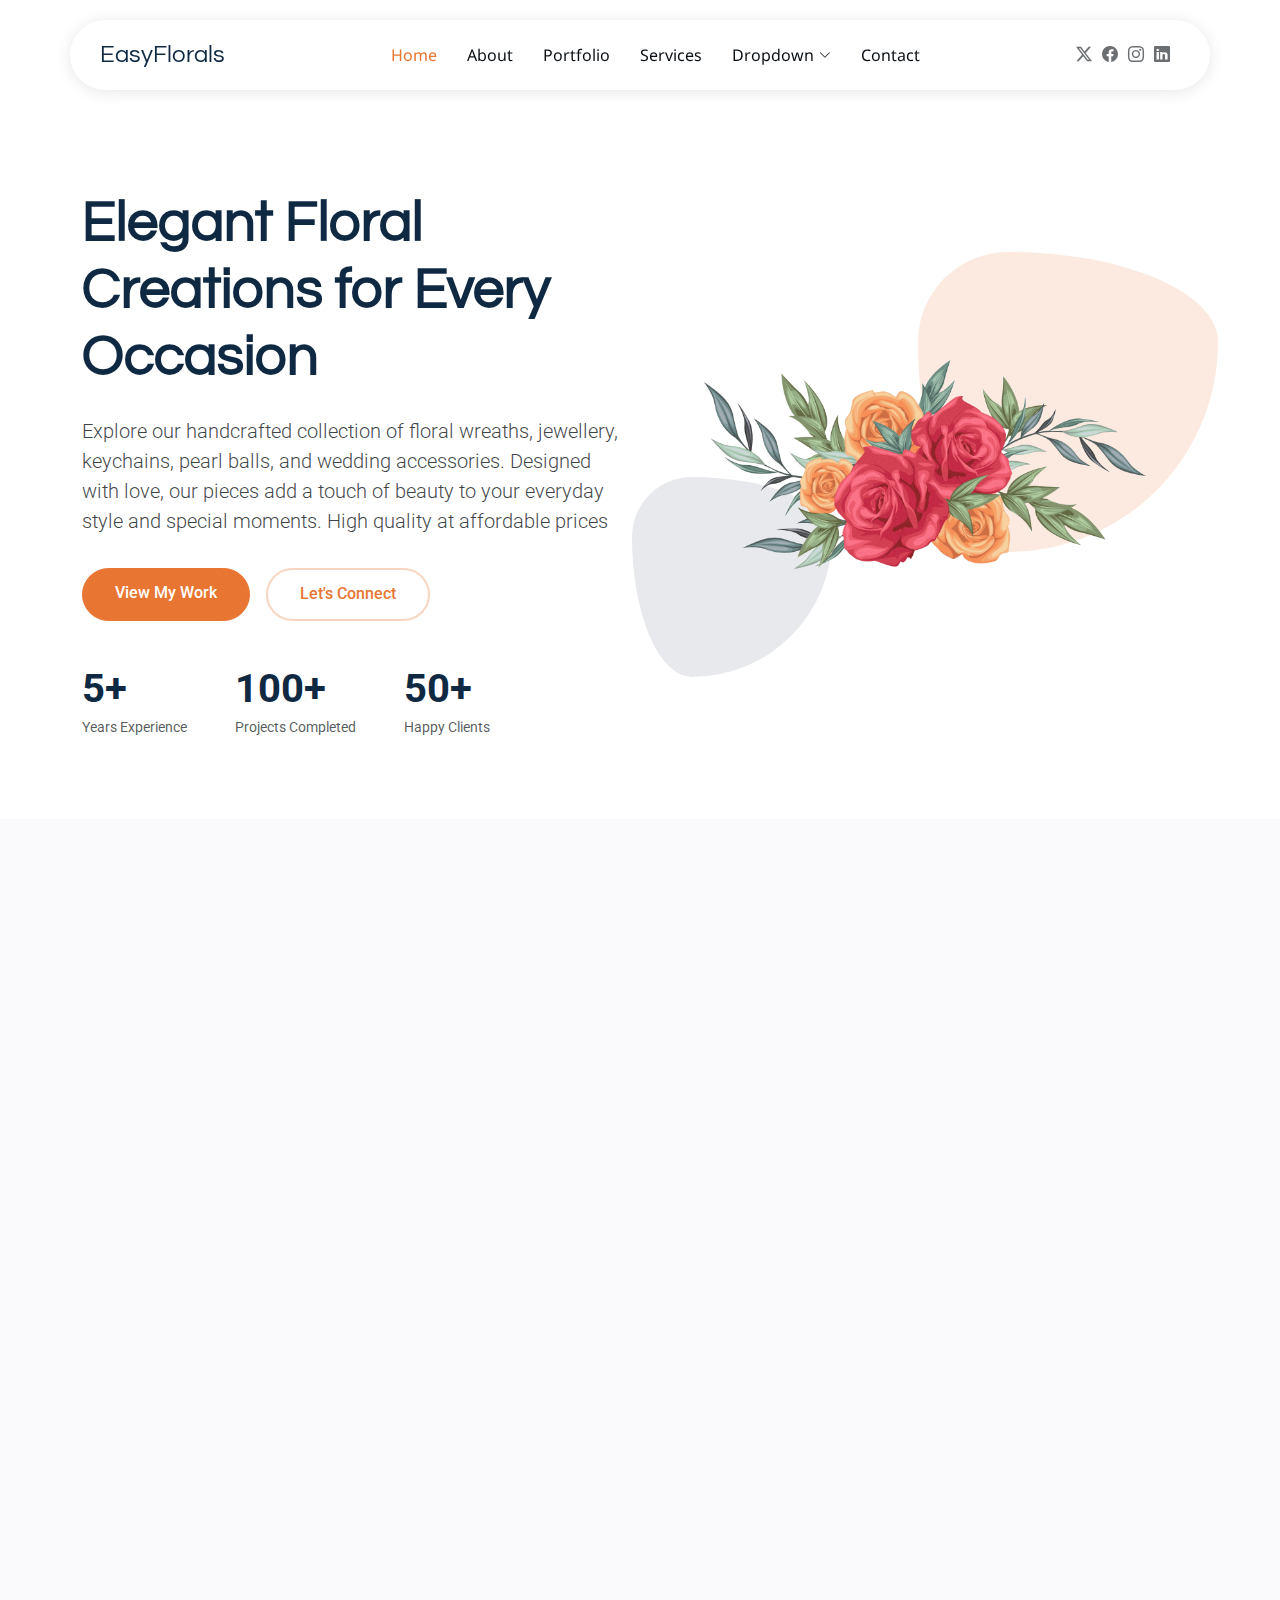
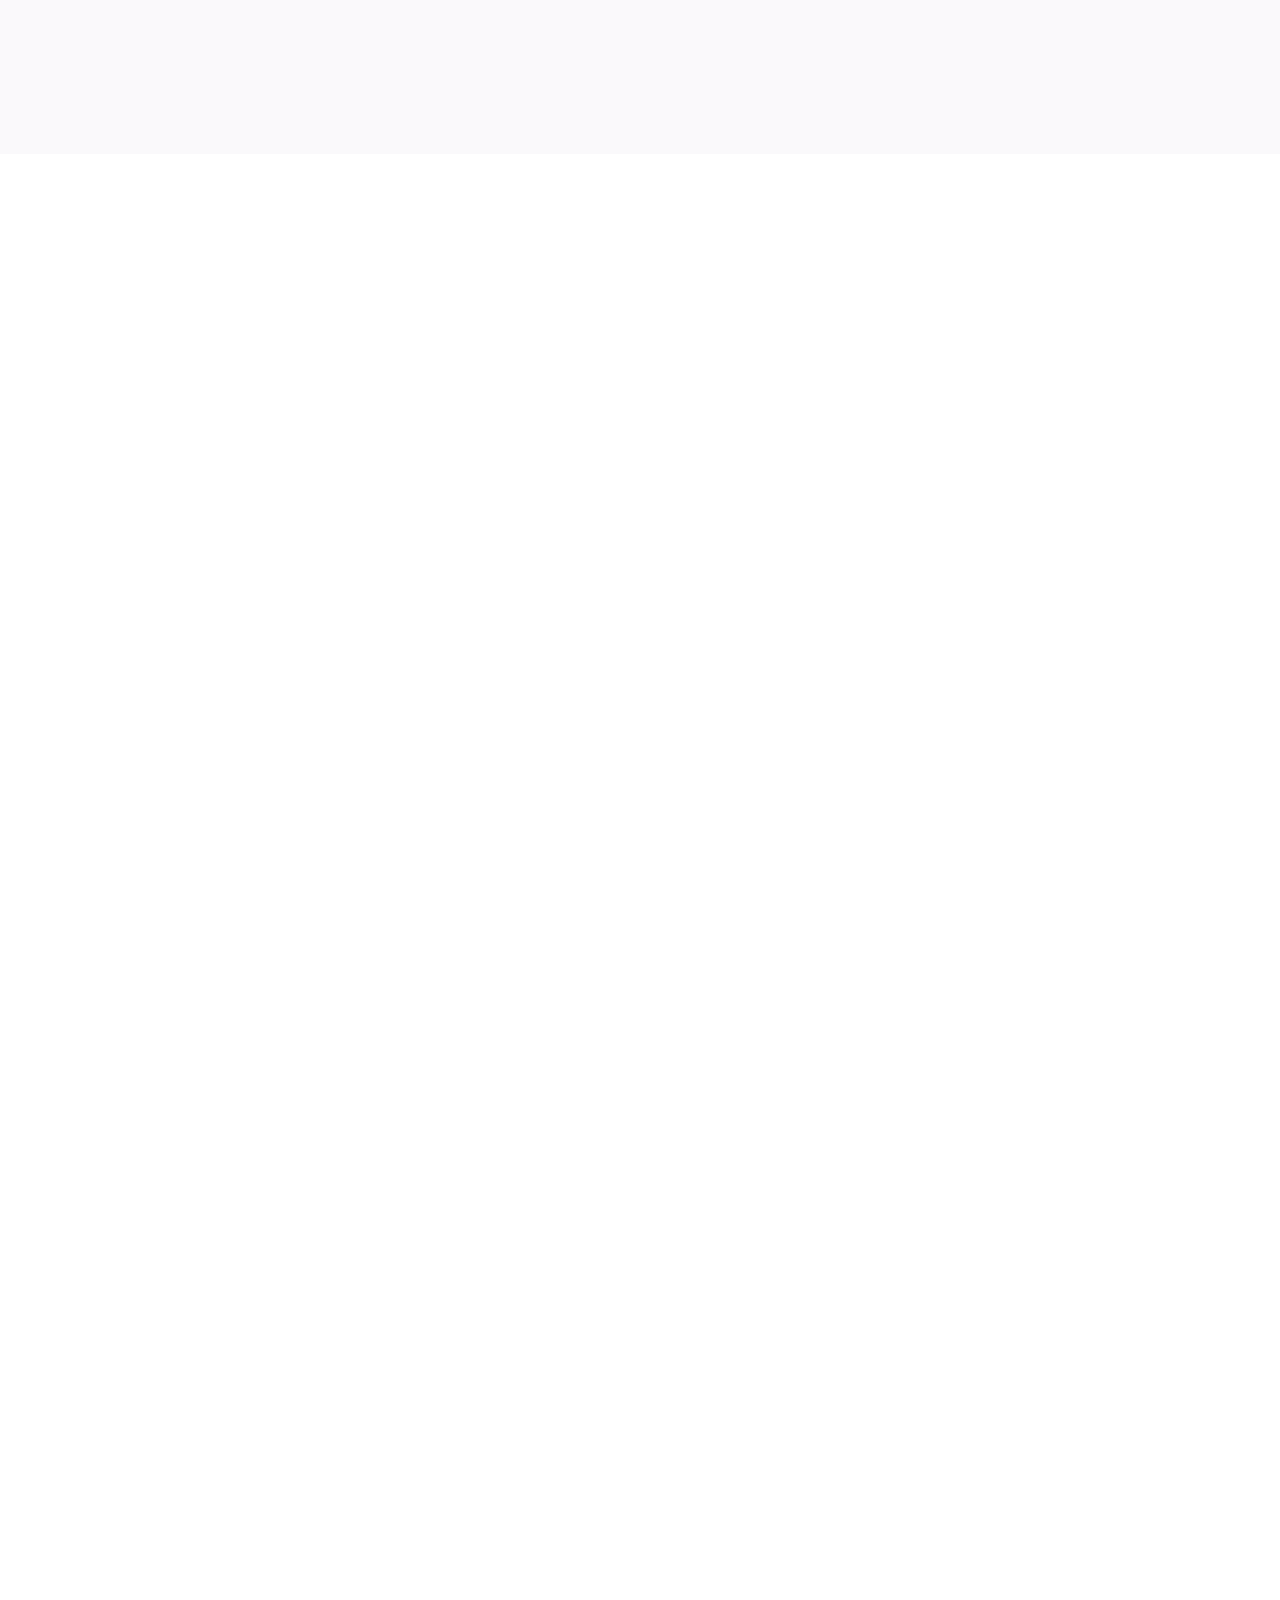
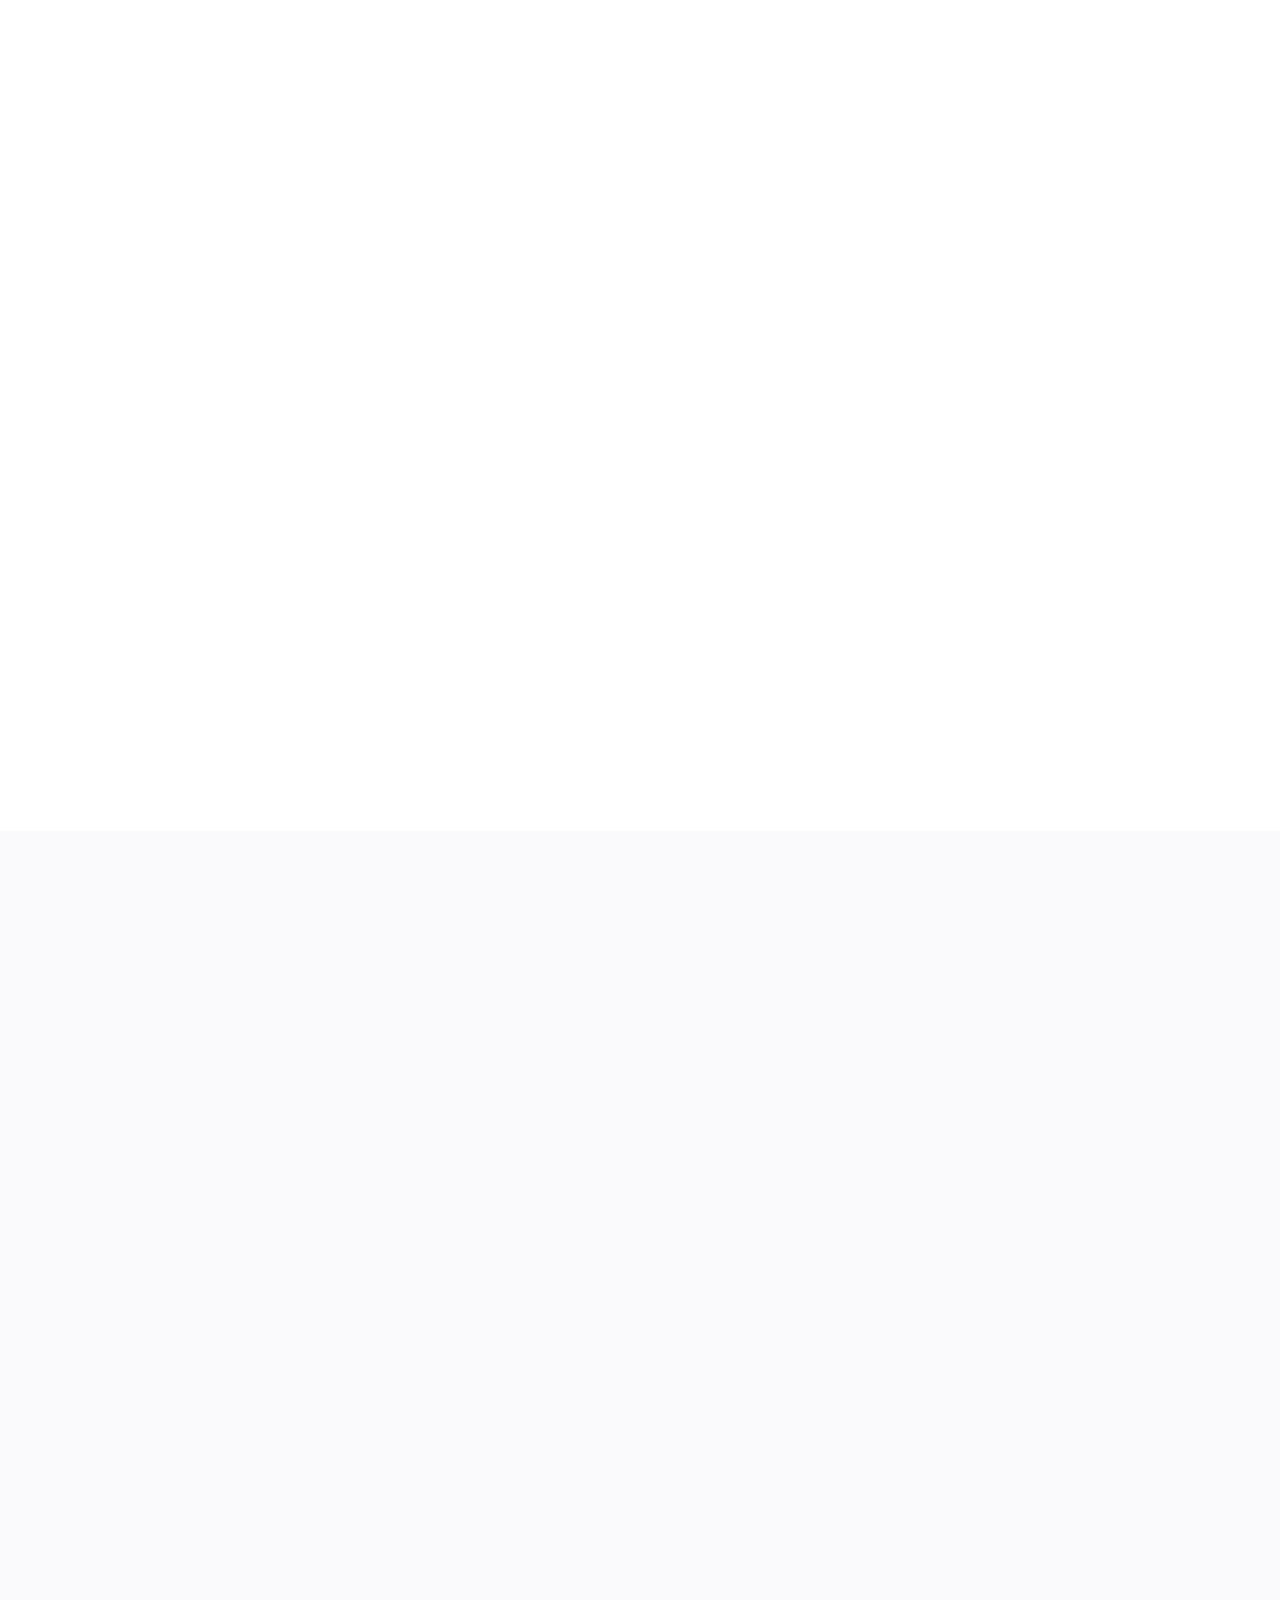
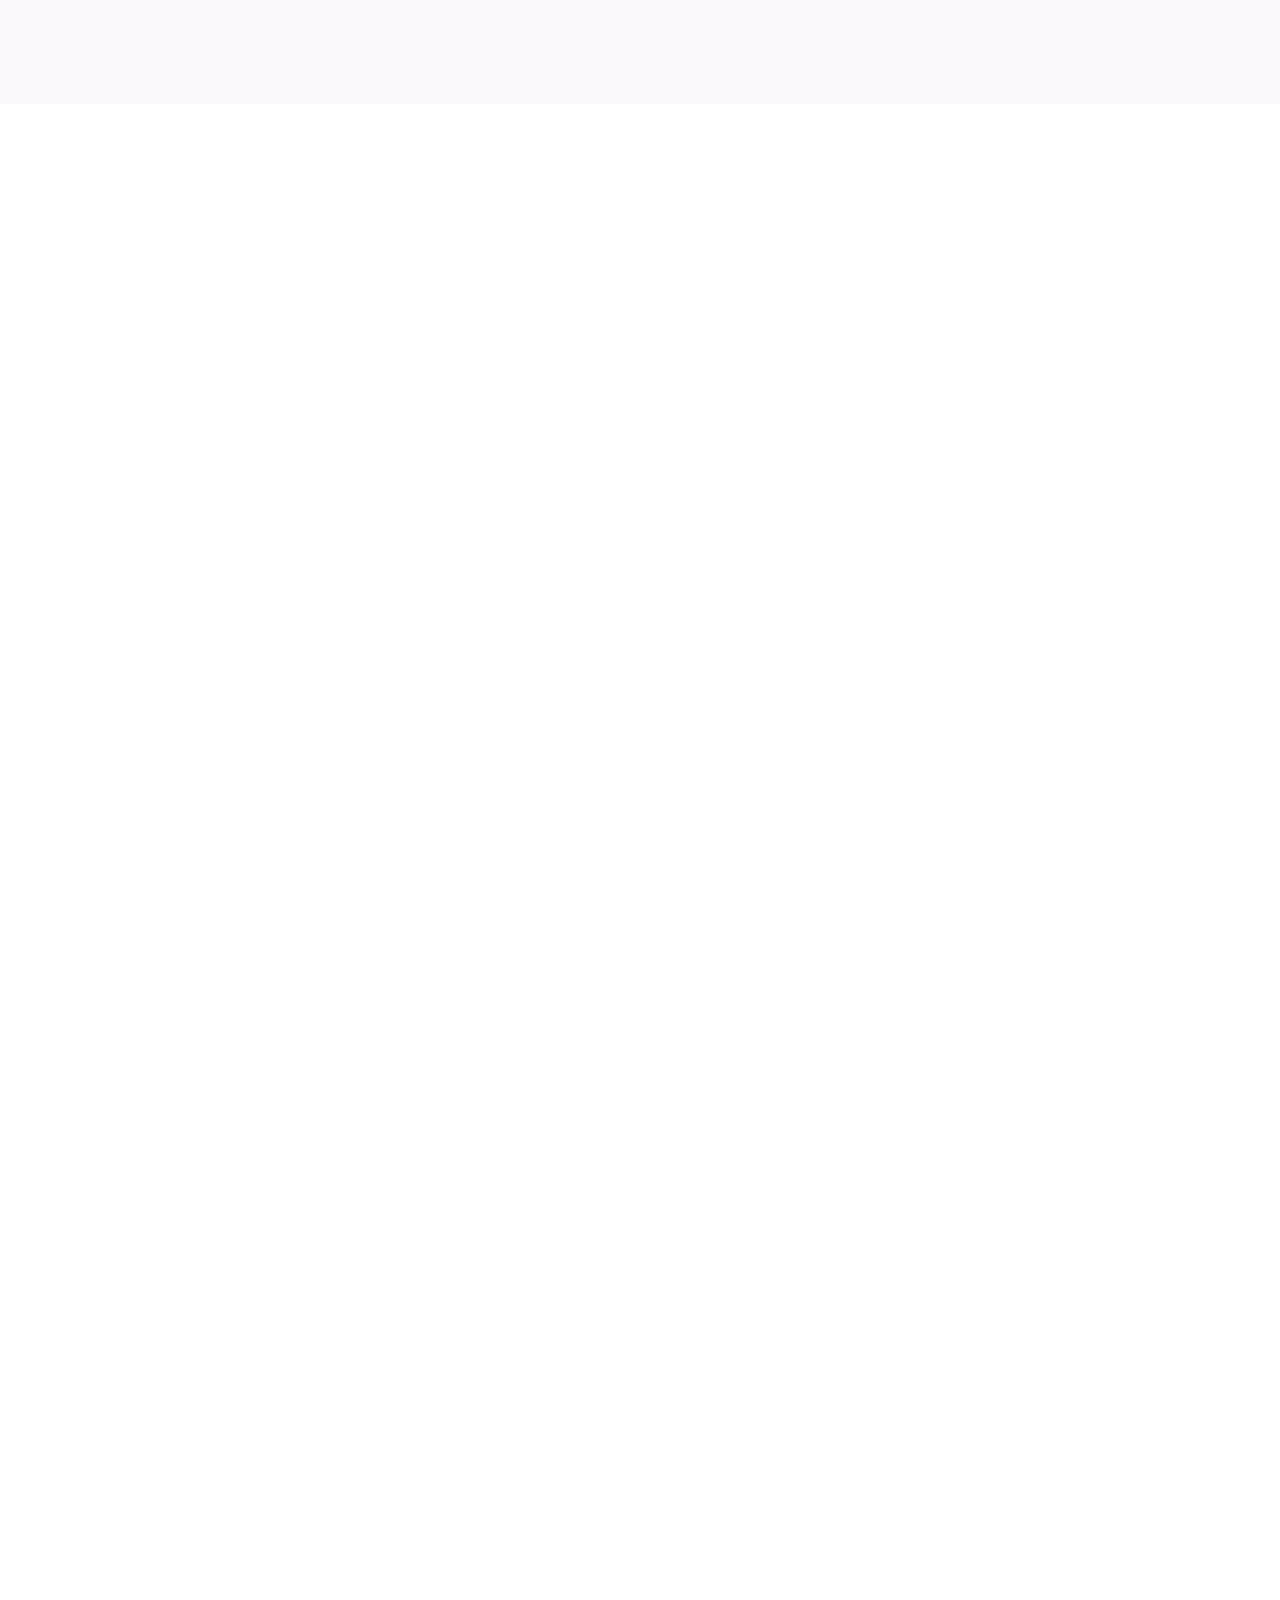
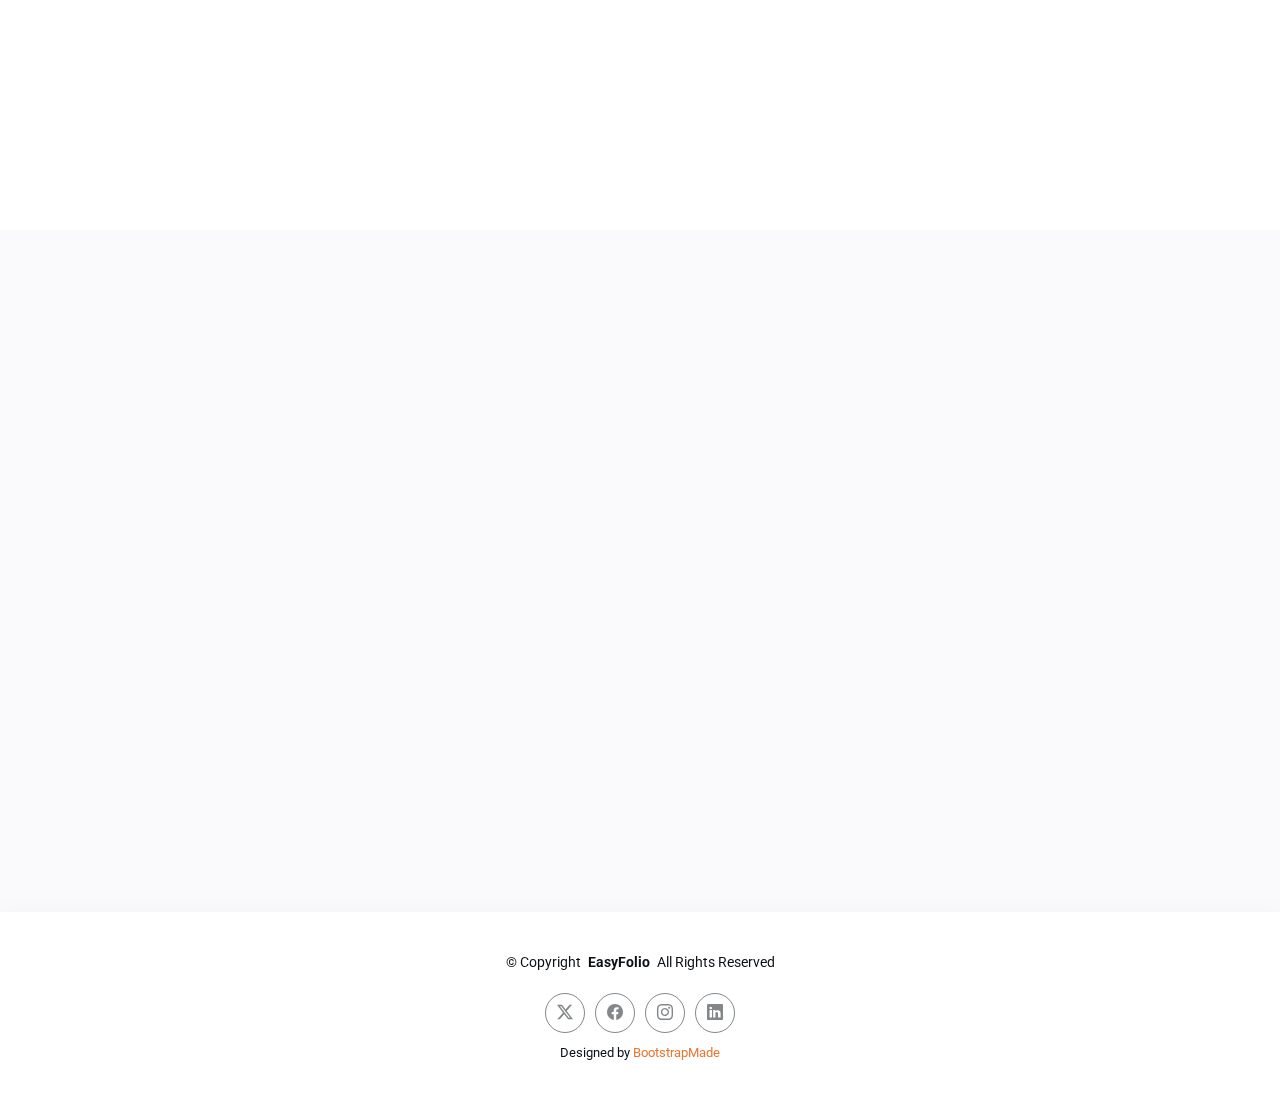
==== index.html @ af168d6c "style updated" ====
<!DOCTYPE html>
<html lang="en">

<head>
  <meta charset="utf-8">
  <meta content="width=device-width, initial-scale=1.0" name="viewport">
  <title>Index - EasyFolio Bootstrap Template</title>
  <meta name="description" content="">
  <meta name="keywords" content="">

  <!-- Favicons -->
  <!-- <link href="assets/img/favicon.png" rel="icon"> -->
  <!-- <link href="assets/img/apple-touch-icon.png" rel="apple-touch-icon"> -->

  <!-- Fonts -->
  <link href="https://fonts.googleapis.com" rel="preconnect">
  <link href="https://fonts.gstatic.com" rel="preconnect" crossorigin>
  <link href="https://fonts.googleapis.com/css2?family=Roboto:ital,wght@0,100;0,300;0,400;0,500;0,700;0,900;1,100;1,300;1,400;1,500;1,700;1,900&family=Noto+Sans:ital,wght@0,100;0,200;0,300;0,400;0,500;0,600;0,700;0,800;0,900;1,100;1,200;1,300;1,400;1,500;1,600;1,700;1,800;1,900&family=Questrial:wght@400&display=swap" rel="stylesheet">

  <!-- Vendor CSS Files -->
  <link href="assets/vendor/bootstrap/css/bootstrap.min.css" rel="stylesheet">
  <link href="assets/vendor/bootstrap-icons/bootstrap-icons.css" rel="stylesheet">
  <link href="assets/vendor/aos/aos.css" rel="stylesheet">
  <link href="assets/vendor/glightbox/css/glightbox.min.css" rel="stylesheet">
  <link href="assets/vendor/swiper/swiper-bundle.min.css" rel="stylesheet">

  <!-- Main CSS File -->
  <link href="assets/css/main.css" rel="stylesheet">

</head>

<body class="index-page">

  <header id="header" class="header d-flex align-items-center sticky-top">
    <div class="header-container container-fluid container-xl position-relative d-flex align-items-center justify-content-between">

      <a href="index.html" class="logo d-flex align-items-center me-auto me-xl-0">
        <h1 class="sitename">EasyFlorals</h1>
      </a>

      <nav id="navmenu" class="navmenu">
        <ul>
          <li><a href="#hero" class="active">Home</a></li>
          <li><a href="#about">About</a></li>
          <li><a href="#portfolio">Portfolio</a></li>
          <li><a href="#services">Services</a></li>
          <li class="dropdown"><a href="#"><span>Dropdown</span> <i class="bi bi-chevron-down toggle-dropdown"></i></a>
            <ul>
              <li><a href="#">Dropdown 1</a></li>
              <li class="dropdown"><a href="#"><span>Deep Dropdown</span> <i class="bi bi-chevron-down toggle-dropdown"></i></a>
                <ul>
                  <li><a href="#">Deep Dropdown 1</a></li>
                  <li><a href="#">Deep Dropdown 2</a></li>
                  <li><a href="#">Deep Dropdown 3</a></li>
                  <li><a href="#">Deep Dropdown 4</a></li>
                  <li><a href="#">Deep Dropdown 5</a></li>
                </ul>
              </li>
              <li><a href="#">Dropdown 2</a></li>
              <li><a href="#">Dropdown 3</a></li>
              <li><a href="#">Dropdown 4</a></li>
            </ul>
          </li>
          <li><a href="#contact">Contact</a></li>
        </ul>
        <i class="mobile-nav-toggle d-xl-none bi bi-list"></i>
      </nav>

      <div class="header-social-links">
        <a href="#" class="twitter"><i class="bi bi-twitter-x"></i></a>
        <a href="#" class="facebook"><i class="bi bi-facebook"></i></a>
        <a href="#" class="instagram"><i class="bi bi-instagram"></i></a>
        <a href="#" class="linkedin"><i class="bi bi-linkedin"></i></a>
      </div>

    </div>
  </header>

  <main class="main">

    <!-- Hero Section -->
    <section id="hero" class="hero section">

      <div class="container" data-aos="fade-up" data-aos-delay="100">

        <div class="row align-items-center content">
          <div class="col-lg-6" data-aos="fade-up" data-aos-delay="200">
            <h2>Elegant Floral Creations for Every Occasion</h2>
            <p class="lead">Explore our handcrafted collection of floral wreaths, jewellery, keychains, pearl balls, and wedding accessories. Designed with love, our pieces add a touch of beauty to your everyday style and special moments. High quality at affordable prices</p>
            <div class="cta-buttons" data-aos="fade-up" data-aos-delay="300">
              <a href="#portfolio" class="btn btn-primary">View My Work</a>
              <a href="#contact" class="btn btn-outline">Let's Connect</a>
            </div>
            <div class="hero-stats" data-aos="fade-up" data-aos-delay="400">
              <div class="stat-item">
                <span class="stat-number">5+</span>
                <span class="stat-label">Years Experience</span>
              </div>
              <div class="stat-item">
                <span class="stat-number">100+</span>
                <span class="stat-label">Projects Completed</span>
              </div>
              <div class="stat-item">
                <span class="stat-number">50+</span>
                <span class="stat-label">Happy Clients</span>
              </div>
            </div>
          </div>
          <div class="col-lg-6">
            <div class="hero-image">
              <img src="assets/img/profile/3227805.png" alt="Portfolio Hero Image" class="img-fluid" data-aos="zoom-out" data-aos-delay="300">
              <div class="shape-1"></div>
              <div class="shape-2"></div>
            </div>
          </div>
        </div>

      </div>

    </section><!-- /Hero Section -->

    <!-- About Section -->
    <section id="about" class="about section light-background">

      <!-- Section Title -->
      <div class="container section-title" data-aos="fade-up">
        <h2>About</h2>
        <div class="title-shape">
          <svg viewBox="0 0 200 20" xmlns="http://www.w3.org/2000/svg">
            <path d="M 0,10 C 40,0 60,20 100,10 C 140,0 160,20 200,10" fill="none" stroke="currentColor" stroke-width="2"></path>
          </svg>
        </div>
        <p>Quis autem vel eum iure reprehenderit qui in ea voluptate velit esse quam nihil molestiae consequatur vel illum qui dolorem</p>
      </div><!-- End Section Title -->

      <div class="container" data-aos="fade-up" data-aos-delay="100">

        <div class="row align-items-center">
          <div class="col-lg-6 position-relative" data-aos="fade-right" data-aos-delay="200">
            <div class="about-image">
              <img src="assets/img/profile/profile-square-2.webp" alt="Profile Image" class="img-fluid rounded-4">
            </div>
          </div>

          <div class="col-lg-6" data-aos="fade-left" data-aos-delay="300">
            <div class="about-content">
              <span class="subtitle">About Me</span>

              <h2>UI/UX Designer &amp; Web Developer</h2>

              <p class="lead mb-4">Nemo enim ipsam voluptatem quia voluptas sit aspernatur aut odit aut fugit, sed quia consequuntur magni dolores eos qui ratione voluptatem sequi nesciunt.</p>

              <p class="mb-4">Neque porro quisquam est, qui dolorem ipsum quia dolor sit amet</p>

              <div class="personal-info">
                <div class="row g-4">
                  <div class="col-6">
                    <div class="info-item">
                      <span class="label">Name</span>
                      <span class="value">Eliot Johnson</span>
                    </div>
                  </div>

                  <div class="col-6">
                    <div class="info-item">
                      <span class="label">Phone</span>
                      <span class="value">+123 456 7890</span>
                    </div>
                  </div>

                  <div class="col-6">
                    <div class="info-item">
                      <span class="label">Age</span>
                      <span class="value">26 Years</span>
                    </div>
                  </div>

                  <div class="col-6">
                    <div class="info-item">
                      <span class="label">Email</span>
                      <span class="value">email@example.com</span>
                    </div>
                  </div>

                  <div class="col-6">
                    <div class="info-item">
                      <span class="label">Occupation</span>
                      <span class="value">Lorem Engineer</span>
                    </div>
                  </div>

                  <div class="col-6">
                    <div class="info-item">
                      <span class="label">Nationality</span>
                      <span class="value">Ipsum</span>
                    </div>
                  </div>
                </div>
              </div>

              <div class="signature mt-4">
                <div class="signature-image">
                  <img src="assets/img/misc/signature-1.webp" alt="" class="img-fluid">
                </div>
                <div class="signature-info">
                  <h4>Eliot Johnson</h4>
                  <p>Adipiscing Elit, Lorem Ipsum</p>
                </div>
              </div>
            </div>
          </div>
        </div>

      </div>

    </section><!-- /About Section -->

    <!-- Skills Section -->
    <section id="skills" class="skills section">

      <div class="container" data-aos="fade-up" data-aos-delay="100">

        <div class="row g-4 skills-animation">

          <div class="col-md-6 col-lg-3" data-aos="fade-up" data-aos-delay="100">
            <div class="skill-box">
              <h3>HTML</h3>
              <p>Sed ut perspiciatis unde omnis iste natus error sit voluptatem.</p>
              <span class="text-end d-block">90%</span>
              <div class="progress">
                <div class="progress-bar" role="progressbar" aria-valuenow="90" aria-valuemin="0" aria-valuemax="100"></div>
              </div>
            </div>
          </div>

          <div class="col-md-6 col-lg-3" data-aos="fade-up" data-aos-delay="200">
            <div class="skill-box">
              <h3>CSS</h3>
              <p>Nemo enim ipsam voluptatem quia voluptas sit aspernatur.</p>
              <span class="text-end d-block">90%</span>
              <div class="progress">
                <div class="progress-bar" role="progressbar" aria-valuenow="95" aria-valuemin="0" aria-valuemax="100"></div>
              </div>
            </div>
          </div>

          <div class="col-md-6 col-lg-3" data-aos="fade-up" data-aos-delay="300">
            <div class="skill-box">
              <h3>JavaScript</h3>
              <p>Neque porro quisquam est qui dolorem ipsum quia dolor.</p>
              <span class="text-end d-block">80%</span>
              <div class="progress">
                <div class="progress-bar" role="progressbar" aria-valuenow="80" aria-valuemin="0" aria-valuemax="100"></div>
              </div>
            </div>
          </div>

          <div class="col-md-6 col-lg-3" data-aos="fade-up" data-aos-delay="400">
            <div class="skill-box">
              <h3>Photoshop</h3>
              <p>Quis autem vel eum iure reprehenderit qui in ea voluptate.</p>
              <span class="text-end d-block">55%</span>
              <div class="progress">
                <div class="progress-bar" role="progressbar" aria-valuenow="55" aria-valuemin="0" aria-valuemax="100">
                </div>
              </div>
            </div>
          </div>

        </div>

      </div>

    </section><!-- /Skills Section -->

    <!-- Portfolio Section -->
    <section id="portfolio" class="portfolio section">

      <!-- Section Title -->
      <div class="container section-title" data-aos="fade-up">
        <h2>Portfolio</h2>
        <div class="title-shape">
          <svg viewBox="0 0 200 20" xmlns="http://www.w3.org/2000/svg">
            <path d="M 0,10 C 40,0 60,20 100,10 C 140,0 160,20 200,10" fill="none" stroke="currentColor" stroke-width="2"></path>
          </svg>
        </div>
        <p>Quis autem vel eum iure reprehenderit qui in ea voluptate velit esse quam nihil molestiae consequatur vel illum qui dolorem</p>
      </div><!-- End Section Title -->

      <div class="container" data-aos="fade-up" data-aos-delay="100">

        <div class="isotope-layout" data-default-filter="*" data-layout="masonry" data-sort="original-order">

          <div class="portfolio-filters-container" data-aos="fade-up" data-aos-delay="200">
            <ul class="portfolio-filters isotope-filters">
              <li data-filter="*" class="filter-active">All Work</li>
              <li data-filter=".filter-web">Web Design</li>
              <li data-filter=".filter-graphics">Graphics</li>
              <li data-filter=".filter-motion">Motion</li>
              <li data-filter=".filter-brand">Branding</li>
            </ul>
          </div>

          <div class="row g-4 isotope-container" data-aos="fade-up" data-aos-delay="300">

            <div class="col-lg-6 col-md-6 portfolio-item isotope-item filter-web">
              <div class="portfolio-card">
                <div class="portfolio-image">
                  <img src="assets/img/portfolio/portfolio-1.webp" class="img-fluid" alt="" loading="lazy">
                  <div class="portfolio-overlay">
                    <div class="portfolio-actions">
                      <a href="assets/img/portfolio/portfolio-1.webp" class="glightbox preview-link" data-gallery="portfolio-gallery-web"><i class="bi bi-eye"></i></a>
                      <a href="portfolio-details.html" class="details-link"><i class="bi bi-arrow-right"></i></a>
                    </div>
                  </div>
                </div>
                <div class="portfolio-content">
                  <span class="category">Web Design</span>
                  <h3>Modern Dashboard Interface</h3>
                  <p>Maecenas faucibus mollis interdum sed posuere consectetur est at lobortis.</p>
                </div>
              </div>
            </div><!-- End Portfolio Item -->

            <div class="col-lg-6 col-md-6 portfolio-item isotope-item filter-graphics">
              <div class="portfolio-card">
                <div class="portfolio-image">
                  <img src="assets/img/portfolio/portfolio-10.webp" class="img-fluid" alt="" loading="lazy">
                  <div class="portfolio-overlay">
                    <div class="portfolio-actions">
                      <a href="assets/img/portfolio/portfolio-10.webp" class="glightbox preview-link" data-gallery="portfolio-gallery-graphics"><i class="bi bi-eye"></i></a>
                      <a href="portfolio-details.html" class="details-link"><i class="bi bi-arrow-right"></i></a>
                    </div>
                  </div>
                </div>
                <div class="portfolio-content">
                  <span class="category">Graphics</span>
                  <h3>Creative Brand Identity</h3>
                  <p>Vestibulum id ligula porta felis euismod semper at vulputate.</p>
                </div>
              </div>
            </div><!-- End Portfolio Item -->

            <div class="col-lg-6 col-md-6 portfolio-item isotope-item filter-motion">
              <div class="portfolio-card">
                <div class="portfolio-image">
                  <img src="assets/img/portfolio/portfolio-7.webp" class="img-fluid" alt="" loading="lazy">
                  <div class="portfolio-overlay">
                    <div class="portfolio-actions">
                      <a href="assets/img/portfolio/portfolio-7.webp" class="glightbox preview-link" data-gallery="portfolio-gallery-motion"><i class="bi bi-eye"></i></a>
                      <a href="portfolio-details.html" class="details-link"><i class="bi bi-arrow-right"></i></a>
                    </div>
                  </div>
                </div>
                <div class="portfolio-content">
                  <span class="category">Motion</span>
                  <h3>Product Animation Reel</h3>
                  <p>Donec ullamcorper nulla non metus auctor fringilla dapibus.</p>
                </div>
              </div>
            </div><!-- End Portfolio Item -->

            <div class="col-lg-6 col-md-6 portfolio-item isotope-item filter-brand">
              <div class="portfolio-card">
                <div class="portfolio-image">
                  <img src="assets/img/portfolio/portfolio-4.webp" class="img-fluid" alt="" loading="lazy">
                  <div class="portfolio-overlay">
                    <div class="portfolio-actions">
                      <a href="assets/img/portfolio/portfolio-4.webp" class="glightbox preview-link" data-gallery="portfolio-gallery-brand"><i class="bi bi-eye"></i></a>
                      <a href="portfolio-details.html" class="details-link"><i class="bi bi-arrow-right"></i></a>
                    </div>
                  </div>
                </div>
                <div class="portfolio-content">
                  <span class="category">Branding</span>
                  <h3>Luxury Brand Package</h3>
                  <p>Aenean lacinia bibendum nulla sed consectetur elit.</p>
                </div>
              </div>
            </div><!-- End Portfolio Item -->

            <div class="col-lg-6 col-md-6 portfolio-item isotope-item filter-web">
              <div class="portfolio-card">
                <div class="portfolio-image">
                  <img src="assets/img/portfolio/portfolio-2.webp" class="img-fluid" alt="" loading="lazy">
                  <div class="portfolio-overlay">
                    <div class="portfolio-actions">
                      <a href="assets/img/portfolio/portfolio-2.webp" class="glightbox preview-link" data-gallery="portfolio-gallery-web"><i class="bi bi-eye"></i></a>
                      <a href="portfolio-details.html" class="details-link"><i class="bi bi-arrow-right"></i></a>
                    </div>
                  </div>
                </div>
                <div class="portfolio-content">
                  <span class="category">Web Design</span>
                  <h3>E-commerce Platform</h3>
                  <p>Nullam id dolor id nibh ultricies vehicula ut id elit.</p>
                </div>
              </div>
            </div><!-- End Portfolio Item -->

            <div class="col-lg-6 col-md-6 portfolio-item isotope-item filter-graphics">
              <div class="portfolio-card">
                <div class="portfolio-image">
                  <img src="assets/img/portfolio/portfolio-11.webp" class="img-fluid" alt="" loading="lazy">
                  <div class="portfolio-overlay">
                    <div class="portfolio-actions">
                      <a href="assets/img/portfolio/portfolio-11.webp" class="glightbox preview-link" data-gallery="portfolio-gallery-graphics"><i class="bi bi-eye"></i></a>
                      <a href="portfolio-details.html" class="details-link"><i class="bi bi-arrow-right"></i></a>
                    </div>
                  </div>
                </div>
                <div class="portfolio-content">
                  <span class="category">Graphics</span>
                  <h3>Digital Art Collection</h3>
                  <p>Cras mattis consectetur purus sit amet fermentum.</p>
                </div>
              </div>
            </div><!-- End Portfolio Item -->

          </div><!-- End Portfolio Container -->

        </div>

      </div>

    </section><!-- /Portfolio Section -->

    <!-- Testimonials Section -->
    <section id="testimonials" class="testimonials section light-background">

      <!-- Section Title -->
      <div class="container section-title" data-aos="fade-up">
        <h2>Testimonials</h2>
        <div class="title-shape">
          <svg viewBox="0 0 200 20" xmlns="http://www.w3.org/2000/svg">
            <path d="M 0,10 C 40,0 60,20 100,10 C 140,0 160,20 200,10" fill="none" stroke="currentColor" stroke-width="2"></path>
          </svg>
        </div>
        <p>Quis autem vel eum iure reprehenderit qui in ea voluptate velit esse quam nihil molestiae consequatur vel illum qui dolorem</p>
      </div><!-- End Section Title -->

      <div class="container" data-aos="fade-up" data-aos-delay="100">

        <div class="testimonials-slider swiper init-swiper">
          <script type="application/json" class="swiper-config">
            {
              "slidesPerView": 1,
              "loop": true,
              "speed": 600,
              "autoplay": {
                "delay": 5000
              },
              "navigation": {
                "nextEl": ".swiper-button-next",
                "prevEl": ".swiper-button-prev"
              }
            }
          </script>

          <div class="swiper-wrapper">

            <div class="swiper-slide">
              <div class="testimonial-item">
                <div class="row">
                  <div class="col-lg-8">
                    <h2>Sed ut perspiciatis unde omnis</h2>
                    <p>
                      Proin iaculis purus consequat sem cure digni ssim donec porttitora entum suscipit rhoncus. Accusantium quam, ultricies eget id, aliquam eget nibh et. Maecen aliquam, risus at semper.
                    </p>
                    <p>
                      Beatae magnam dolore quia ipsum. Voluptatem totam et qui dolore dignissimos. Amet quia sapiente laudantium nihil illo et assumenda sit cupiditate. Nam perspiciatis perferendis minus consequatur. Enim ut eos quo.
                    </p>
                    <div class="profile d-flex align-items-center">
                      <img src="assets/img/person/person-m-7.webp" class="profile-img" alt="">
                      <div class="profile-info">
                        <h3>Saul Goodman</h3>
                        <span>Client</span>
                      </div>
                    </div>
                  </div>
                  <div class="col-lg-4 d-none d-lg-block">
                    <div class="featured-img-wrapper">
                      <img src="assets/img/person/person-m-7.webp" class="featured-img" alt="">
                    </div>
                  </div>
                </div>
              </div>
            </div><!-- End Testimonial Item -->

            <div class="swiper-slide">
              <div class="testimonial-item">
                <div class="row">
                  <div class="col-lg-8">
                    <h2>Nemo enim ipsam voluptatem</h2>
                    <p>
                      Export tempor illum tamen malis malis eram quae irure esse labore quem cillum quid cillum eram malis quorum velit fore eram velit sunt aliqua noster fugiat irure amet legam anim culpa.
                    </p>
                    <p>
                      Dolorem excepturi esse qui amet maxime quibusdam aut repellendus voluptatum. Corrupti enim a repellat cumque est laborum fuga consequuntur. Dolorem nostrum deleniti quas voluptatem iure dolorum rerum. Repudiandae doloribus ut repellat harum vero aut. Modi aut velit aperiam aspernatur odit ut vitae.
                    </p>
                    <div class="profile d-flex align-items-center">
                      <img src="assets/img/person/person-f-8.webp" class="profile-img" alt="">
                      <div class="profile-info">
                        <h3>Sara Wilsson</h3>
                        <span>Designer</span>
                      </div>
                    </div>
                  </div>
                  <div class="col-lg-4 d-none d-lg-block">
                    <div class="featured-img-wrapper">
                      <img src="assets/img/person/person-f-8.webp" class="featured-img" alt="">
                    </div>
                  </div>
                </div>
              </div>
            </div><!-- End Testimonial Item -->

            <div class="swiper-slide">
              <div class="testimonial-item">
                <div class="row">
                  <div class="col-lg-8">
                    <h2>
                      Labore nostrum eos impedit
                    </h2>
                    <p>
                      Fugiat enim eram quae cillum dolore dolor amet nulla culpa multos export minim fugiat minim velit minim dolor enim duis veniam ipsum anim magna sunt elit fore quem dolore labore illum veniam.
                    </p>
                    <p>
                      Itaque ut explicabo vero occaecati est quam rerum sed. Numquam tempora aut aut quaerat quia illum. Nobis quia autem odit ipsam numquam. Doloribus sit sint corporis eius totam fuga. Hic nostrum suscipit corrupti nam expedita adipisci aut optio.
                    </p>
                    <div class="profile d-flex align-items-center">
                      <img src="assets/img/person/person-m-9.webp" class="profile-img" alt="">
                      <div class="profile-info">
                        <h3>Matt Brandon</h3>
                        <span>Freelancer</span>
                      </div>
                    </div>
                  </div>
                  <div class="col-lg-4 d-none d-lg-block">
                    <div class="featured-img-wrapper">
                      <img src="assets/img/person/person-m-9.webp" class="featured-img" alt="">
                    </div>
                  </div>
                </div>
              </div>
            </div><!-- End Testimonial Item -->

            <div class="swiper-slide">
              <div class="testimonial-item">
                <div class="row">
                  <div class="col-lg-8">
                    <h2>Impedit dolor facilis nulla</h2>
                    <p>
                      Enim nisi quem export duis labore cillum quae magna enim sint quorum nulla quem veniam duis minim tempor labore quem eram duis noster aute amet eram fore quis sint minim.
                    </p>
                    <p>
                      Omnis aspernatur accusantium qui delectus praesentium repellendus. Facilis sint odio aspernatur voluptas commodi qui qui qui pariatur. Corrupti deleniti itaque quaerat ipsum deleniti culpa tempora tempore. Et consequatur exercitationem hic aspernatur nobis est voluptatibus architecto laborum.
                    </p>
                    <div class="profile d-flex align-items-center">
                      <img src="assets/img/person/person-f-10.webp" class="profile-img" alt="">
                      <div class="profile-info">
                        <h3>Jena Karlis</h3>
                        <span>Store Owner</span>
                      </div>
                    </div>
                  </div>
                  <div class="col-lg-4 d-none d-lg-block">
                    <div class="featured-img-wrapper">
                      <img src="assets/img/person/person-f-10.webp" class="featured-img" alt="">
                    </div>
                  </div>
                </div>
              </div>
            </div><!-- End Testimonial Item -->

          </div>

          <div class="swiper-navigation w-100 d-flex align-items-center justify-content-center">
            <div class="swiper-button-prev"></div>
            <div class="swiper-button-next"></div>
          </div>

        </div>

      </div>

    </section><!-- /Testimonials Section -->

    <!-- Services Section -->
    <section id="services" class="services section">

      <!-- Section Title -->
      <div class="container section-title" data-aos="fade-up">
        <h2>Services</h2>
        <div class="title-shape">
          <svg viewBox="0 0 200 20" xmlns="http://www.w3.org/2000/svg">
            <path d="M 0,10 C 40,0 60,20 100,10 C 140,0 160,20 200,10" fill="none" stroke="currentColor" stroke-width="2"></path>
          </svg>
        </div>
        <p>Quis autem vel eum iure reprehenderit qui in ea voluptate velit esse quam nihil molestiae consequatur vel illum qui dolorem</p>
      </div><!-- End Section Title -->

      <div class="container" data-aos="fade-up" data-aos-delay="100">

        <div class="row align-items-center">
          <div class="col-lg-4 mb-5 mb-lg-0">
            <h2 class="fw-bold mb-4 servies-title">Consectetur adipiscing elit sed do eiusmod tempor</h2>
            <p class="mb-4">Nulla metus metus ullamcorper vel tincidunt sed euismod nibh volutpat velit class aptent taciti sociosqu ad litora.</p>
            <a href="#" class="btn btn-outline-primary">See all services</a>
          </div>
          <div class="col-lg-8">
            <div class="row g-4">

              <div class="col-md-6" data-aos="fade-up" data-aos-delay="200">
                <div class="service-item">
                  <i class="bi bi-activity icon"></i>
                  <h3><a href="service-details.html">Eget nulla facilisi etiam</a></h3>
                  <p>Vestibulum morbi blandit cursus risus at ultrices mi tempus imperdiet nulla.</p>
                </div>
              </div><!-- End Service Item -->

              <div class="col-md-6" data-aos="fade-up" data-aos-delay="300">
                <div class="service-item">
                  <i class="bi bi-easel icon"></i>
                  <h3><a href="service-details.html">Duis aute irure dolor</a></h3>
                  <p>Auctor neque vitae tempus quam pellentesque nec nam aliquam sem et tortor.</p>
                </div>
              </div><!-- End Service Item -->

              <div class="col-md-6" data-aos="fade-up" data-aos-delay="400">
                <div class="service-item">
                  <i class="bi bi-broadcast icon"></i>
                  <h3><a href="service-details.html">Excepteur sint occaecat</a></h3>
                  <p>At vero eos et accusamus et iusto odio dignissimos ducimus qui blanditiis praesentium.</p>
                </div>
              </div><!-- End Service Item -->

              <div class="col-md-6" data-aos="fade-up" data-aos-delay="500">
                <div class="service-item">
                  <i class="bi bi-bounding-box-circles icon"></i>
                  <h3><a href="service-details.html">Tempor incididunt ut labore</a></h3>
                  <p>Ullamco laboris nisi ut aliquip ex ea commodo consequat duis aute irure dolor.</p>
                </div>
              </div><!-- End Service Item -->

            </div>
          </div>
        </div>

      </div>

    </section><!-- /Services Section -->

    <!-- Faq Section -->
    <section id="faq" class="faq section">

      <!-- Section Title -->
      <div class="container section-title" data-aos="fade-up">
        <h2>Frequently Asked Questions</h2>
        <div class="title-shape">
          <svg viewBox="0 0 200 20" xmlns="http://www.w3.org/2000/svg">
            <path d="M 0,10 C 40,0 60,20 100,10 C 140,0 160,20 200,10" fill="none" stroke="currentColor" stroke-width="2"></path>
          </svg>
        </div>
        <p>Quis autem vel eum iure reprehenderit qui in ea voluptate velit esse quam nihil molestiae consequatur vel illum qui dolorem</p>
      </div><!-- End Section Title -->

      <div class="container">

        <div class="row justify-content-center">

          <div class="col-lg-10" data-aos="fade-up" data-aos-delay="100">

            <div class="faq-container">

              <div class="faq-item faq-active">
                <h3>Non consectetur a erat nam at lectus urna duis?</h3>
                <div class="faq-content">
                  <p>Feugiat pretium nibh ipsum consequat. Tempus iaculis urna id volutpat lacus laoreet non curabitur gravida. Venenatis lectus magna fringilla urna porttitor rhoncus dolor purus non.</p>
                </div>
                <i class="faq-toggle bi bi-chevron-right"></i>
              </div><!-- End Faq item-->

              <div class="faq-item">
                <h3>Feugiat scelerisque varius morbi enim nunc faucibus?</h3>
                <div class="faq-content">
                  <p>Dolor sit amet consectetur adipiscing elit pellentesque habitant morbi. Id interdum velit laoreet id donec ultrices. Fringilla phasellus faucibus scelerisque eleifend donec pretium. Est pellentesque elit ullamcorper dignissim. Mauris ultrices eros in cursus turpis massa tincidunt dui.</p>
                </div>
                <i class="faq-toggle bi bi-chevron-right"></i>
              </div><!-- End Faq item-->

              <div class="faq-item">
                <h3>Dolor sit amet consectetur adipiscing elit pellentesque?</h3>
                <div class="faq-content">
                  <p>Eleifend mi in nulla posuere sollicitudin aliquam ultrices sagittis orci. Faucibus pulvinar elementum integer enim. Sem nulla pharetra diam sit amet nisl suscipit. Rutrum tellus pellentesque eu tincidunt. Lectus urna duis convallis convallis tellus. Urna molestie at elementum eu facilisis sed odio morbi quis</p>
                </div>
                <i class="faq-toggle bi bi-chevron-right"></i>
              </div><!-- End Faq item-->

              <div class="faq-item">
                <h3>Ac odio tempor orci dapibus. Aliquam eleifend mi in nulla?</h3>
                <div class="faq-content">
                  <p>Dolor sit amet consectetur adipiscing elit pellentesque habitant morbi. Id interdum velit laoreet id donec ultrices. Fringilla phasellus faucibus scelerisque eleifend donec pretium. Est pellentesque elit ullamcorper dignissim. Mauris ultrices eros in cursus turpis massa tincidunt dui.</p>
                </div>
                <i class="faq-toggle bi bi-chevron-right"></i>
              </div><!-- End Faq item-->

              <div class="faq-item">
                <h3>Tempus quam pellentesque nec nam aliquam sem et tortor?</h3>
                <div class="faq-content">
                  <p>Molestie a iaculis at erat pellentesque adipiscing commodo. Dignissim suspendisse in est ante in. Nunc vel risus commodo viverra maecenas accumsan. Sit amet nisl suscipit adipiscing bibendum est. Purus gravida quis blandit turpis cursus in</p>
                </div>
                <i class="faq-toggle bi bi-chevron-right"></i>
              </div><!-- End Faq item-->

              <div class="faq-item">
                <h3>Perspiciatis quod quo quos nulla quo illum ullam?</h3>
                <div class="faq-content">
                  <p>Enim ea facilis quaerat voluptas quidem et dolorem. Quis et consequatur non sed in suscipit sequi. Distinctio ipsam dolore et.</p>
                </div>
                <i class="faq-toggle bi bi-chevron-right"></i>
              </div><!-- End Faq item-->

            </div>

          </div><!-- End Faq Column-->

        </div>

      </div>

    </section><!-- /Faq Section -->

    <!-- Contact Section -->
    <section id="contact" class="contact section light-background">

      <div class="container" data-aos="fade-up" data-aos-delay="100">

        <div class="row g-5">
          <div class="col-lg-6">
            <div class="content" data-aos="fade-up" data-aos-delay="200">
              <div class="section-category mb-3">Contact</div>
              <h2 class="display-5 mb-4">Nemo enim ipsam voluptatem quia voluptas aspernatur</h2>
              <p class="lead mb-4">Ut enim ad minima veniam, quis nostrum exercitationem ullam corporis suscipit laboriosam.</p>

              <div class="contact-info mt-5">
                <div class="info-item d-flex mb-3">
                  <i class="bi bi-envelope-at me-3"></i>
                  <span>info@example.com</span>
                </div>

                <div class="info-item d-flex mb-3">
                  <i class="bi bi-telephone me-3"></i>
                  <span>+1 5589 55488 558</span>
                </div>

                <div class="info-item d-flex mb-4">
                  <i class="bi bi-geo-alt me-3"></i>
                  <span>A108 Adam Street, New York, NY 535022</span>
                </div>

                <a href="#" class="map-link d-inline-flex align-items-center">
                  Open Map
                  <i class="bi bi-arrow-right ms-2"></i>
                </a>
              </div>
            </div>
          </div>

          <div class="col-lg-6">
            <div class="contact-form card" data-aos="fade-up" data-aos-delay="300">
              <div class="card-body p-4 p-lg-5">

                <form action="forms/contact.php" method="post" class="php-email-form">
                  <div class="row gy-4">

                    <div class="col-12">
                      <input type="text" name="name" class="form-control" placeholder="Your Name" required="">
                    </div>

                    <div class="col-12 ">
                      <input type="email" class="form-control" name="email" placeholder="Your Email" required="">
                    </div>

                    <div class="col-12">
                      <input type="text" class="form-control" name="subject" placeholder="Subject" required="">
                    </div>

                    <div class="col-12">
                      <textarea class="form-control" name="message" rows="6" placeholder="Message" required=""></textarea>
                    </div>

                    <div class="col-12 text-center">
                      <div class="loading">Loading</div>
                      <div class="error-message"></div>
                      <div class="sent-message">Your message has been sent. Thank you!</div>

                      <button type="submit" class="btn btn-submit w-100">Submit Message</button>
                    </div>

                  </div>
                </form>

              </div>
            </div>
          </div>

        </div>

      </div>

    </section><!-- /Contact Section -->

  </main>

  <footer id="footer" class="footer">

    <div class="container">
      <div class="copyright text-center ">
        <p>© <span>Copyright</span> <strong class="px-1 sitename">EasyFolio</strong> <span>All Rights Reserved</span></p>
      </div>
      <div class="social-links d-flex justify-content-center">
        <a href=""><i class="bi bi-twitter-x"></i></a>
        <a href=""><i class="bi bi-facebook"></i></a>
        <a href=""><i class="bi bi-instagram"></i></a>
        <a href=""><i class="bi bi-linkedin"></i></a>
      </div>
      <div class="credits">
        <!-- All the links in the footer should remain intact. -->
        <!-- You can delete the links only if you've purchased the pro version. -->
        <!-- Licensing information: https://bootstrapmade.com/license/ -->
        <!-- Purchase the pro version with working PHP/AJAX contact form: [buy-url] -->
        Designed by <a href="https://bootstrapmade.com/">BootstrapMade</a>
      </div>
    </div>

  </footer>

  <!-- Scroll Top -->
  <a href="#" id="scroll-top" class="scroll-top d-flex align-items-center justify-content-center"><i class="bi bi-arrow-up-short"></i></a>

  <!-- Vendor JS Files -->
  <script src="assets/vendor/bootstrap/js/bootstrap.bundle.min.js"></script>
  <script src="assets/vendor/php-email-form/validate.js"></script>
  <script src="assets/vendor/aos/aos.js"></script>
  <script src="assets/vendor/waypoints/noframework.waypoints.js"></script>
  <script src="assets/vendor/glightbox/js/glightbox.min.js"></script>
  <script src="assets/vendor/imagesloaded/imagesloaded.pkgd.min.js"></script>
  <script src="assets/vendor/isotope-layout/isotope.pkgd.min.js"></script>
  <script src="assets/vendor/swiper/swiper-bundle.min.js"></script>

  <!-- Main JS File -->
  <script src="assets/js/main.js"></script>

</body>

</html>
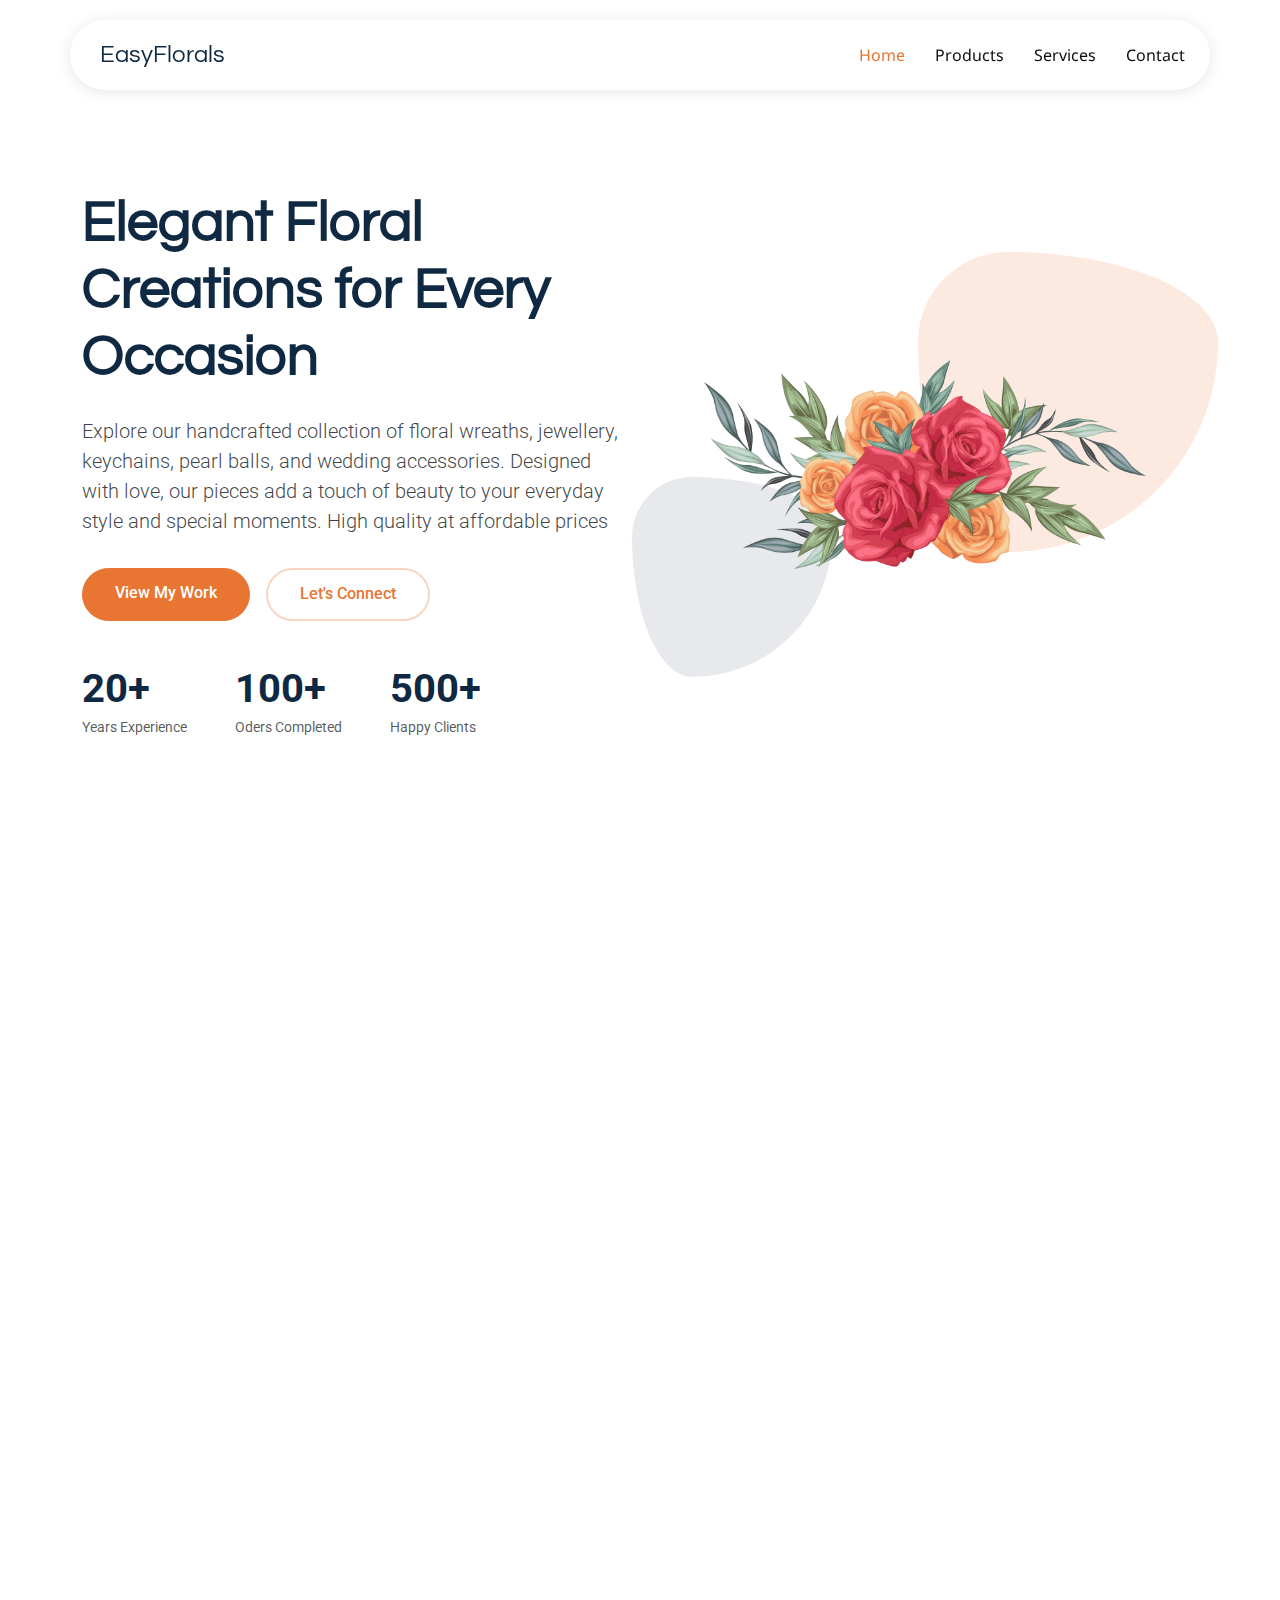
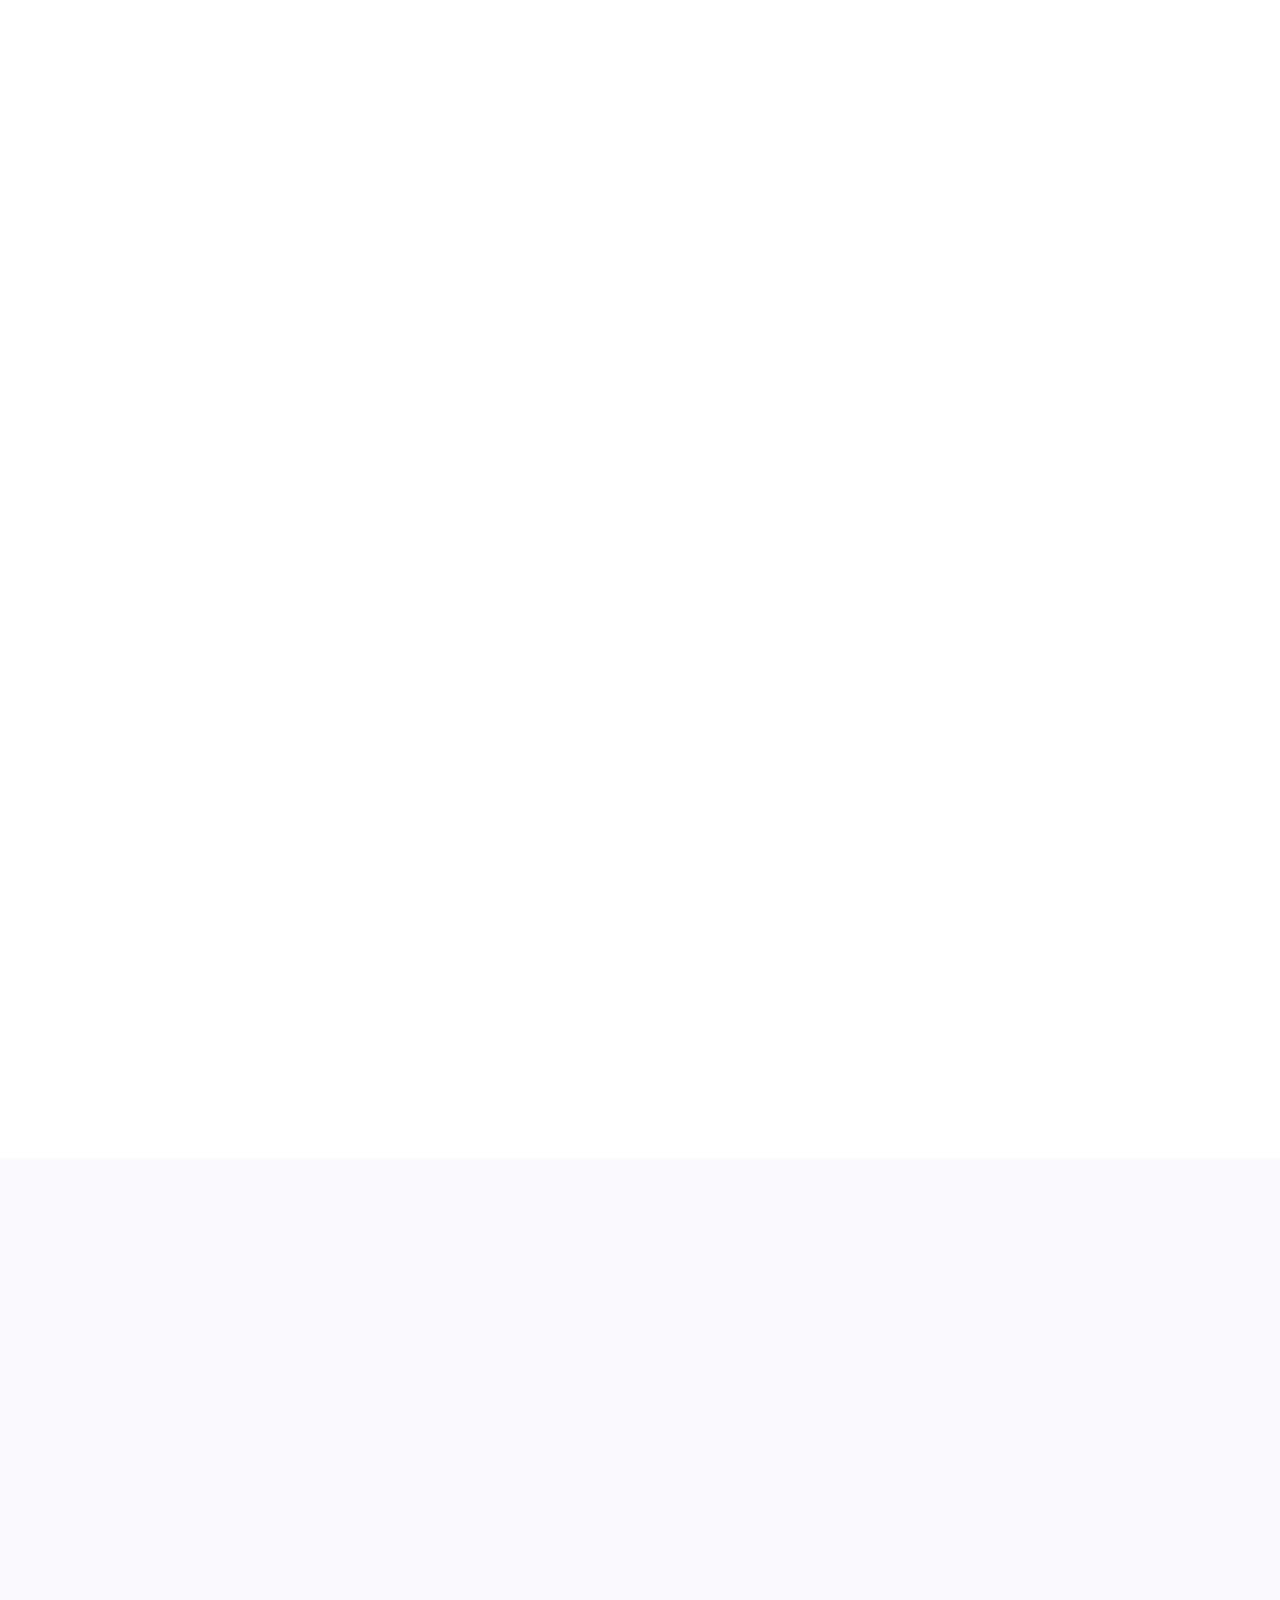
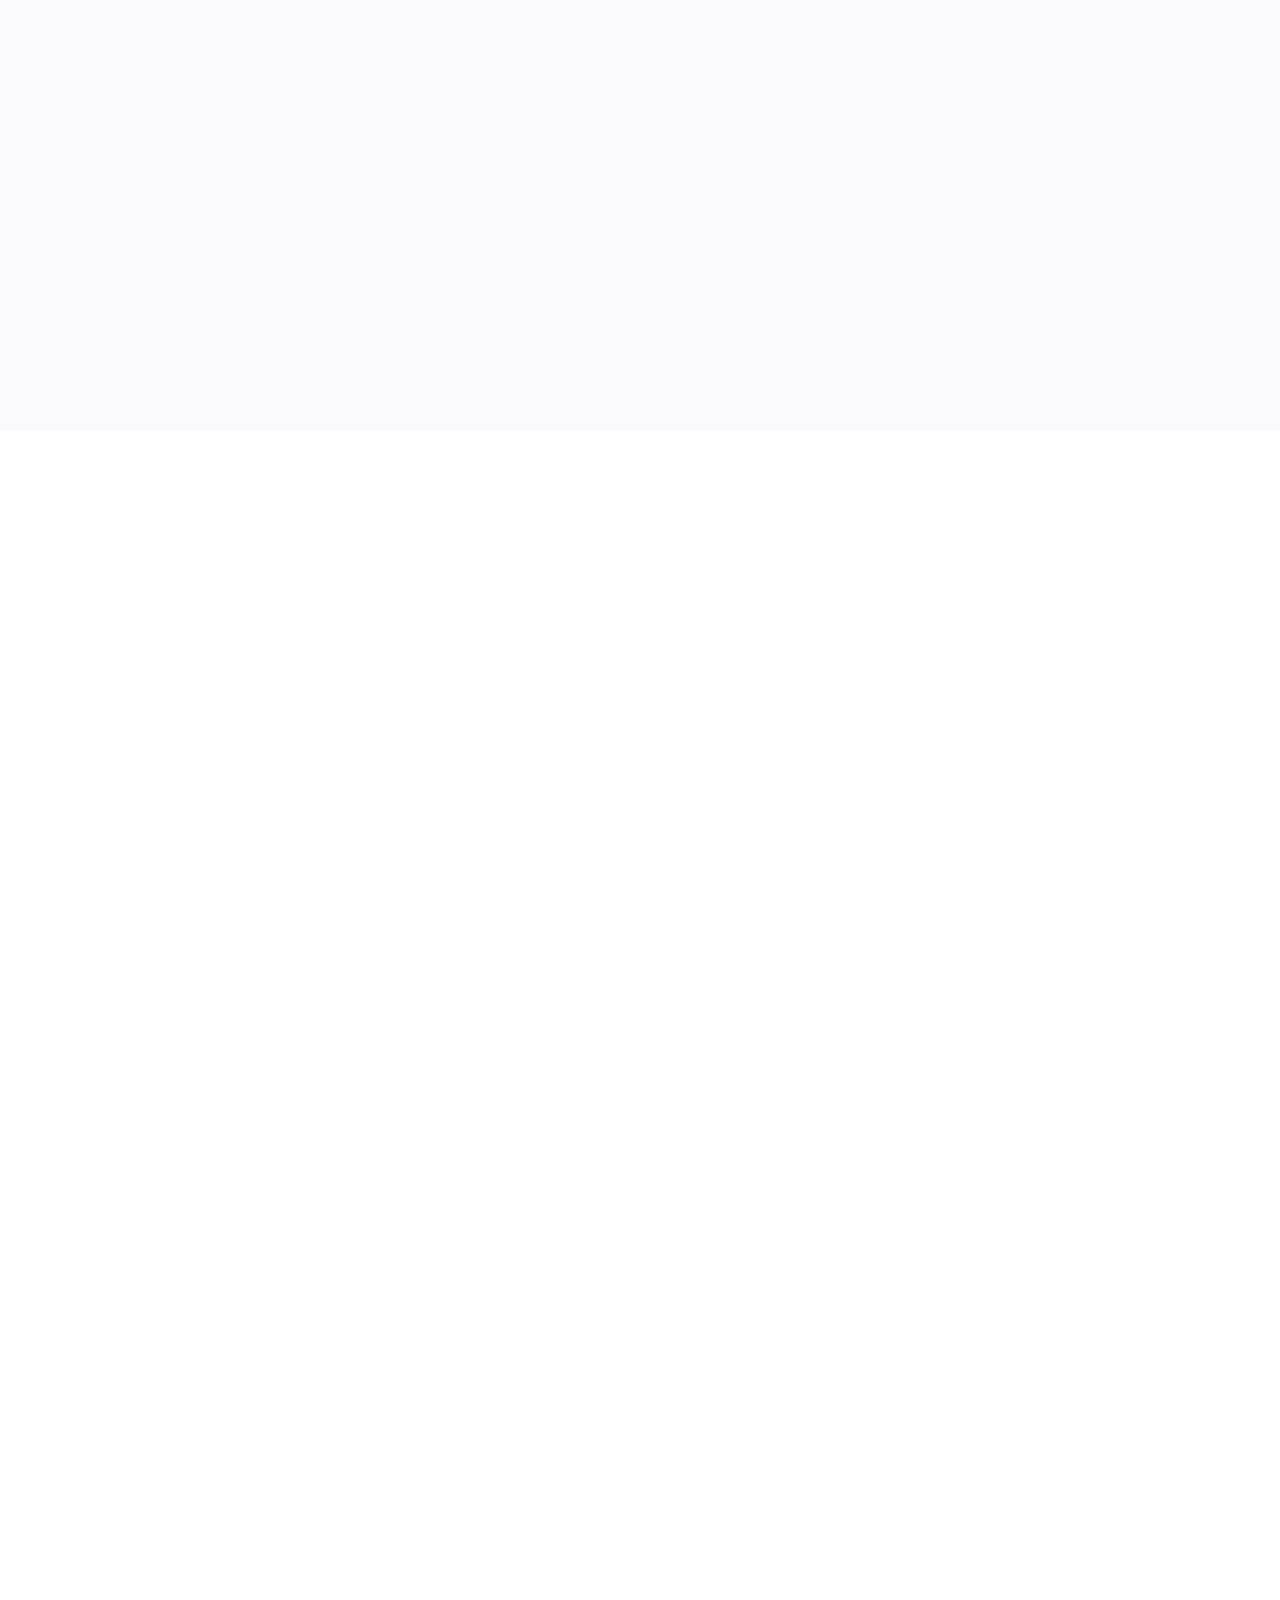
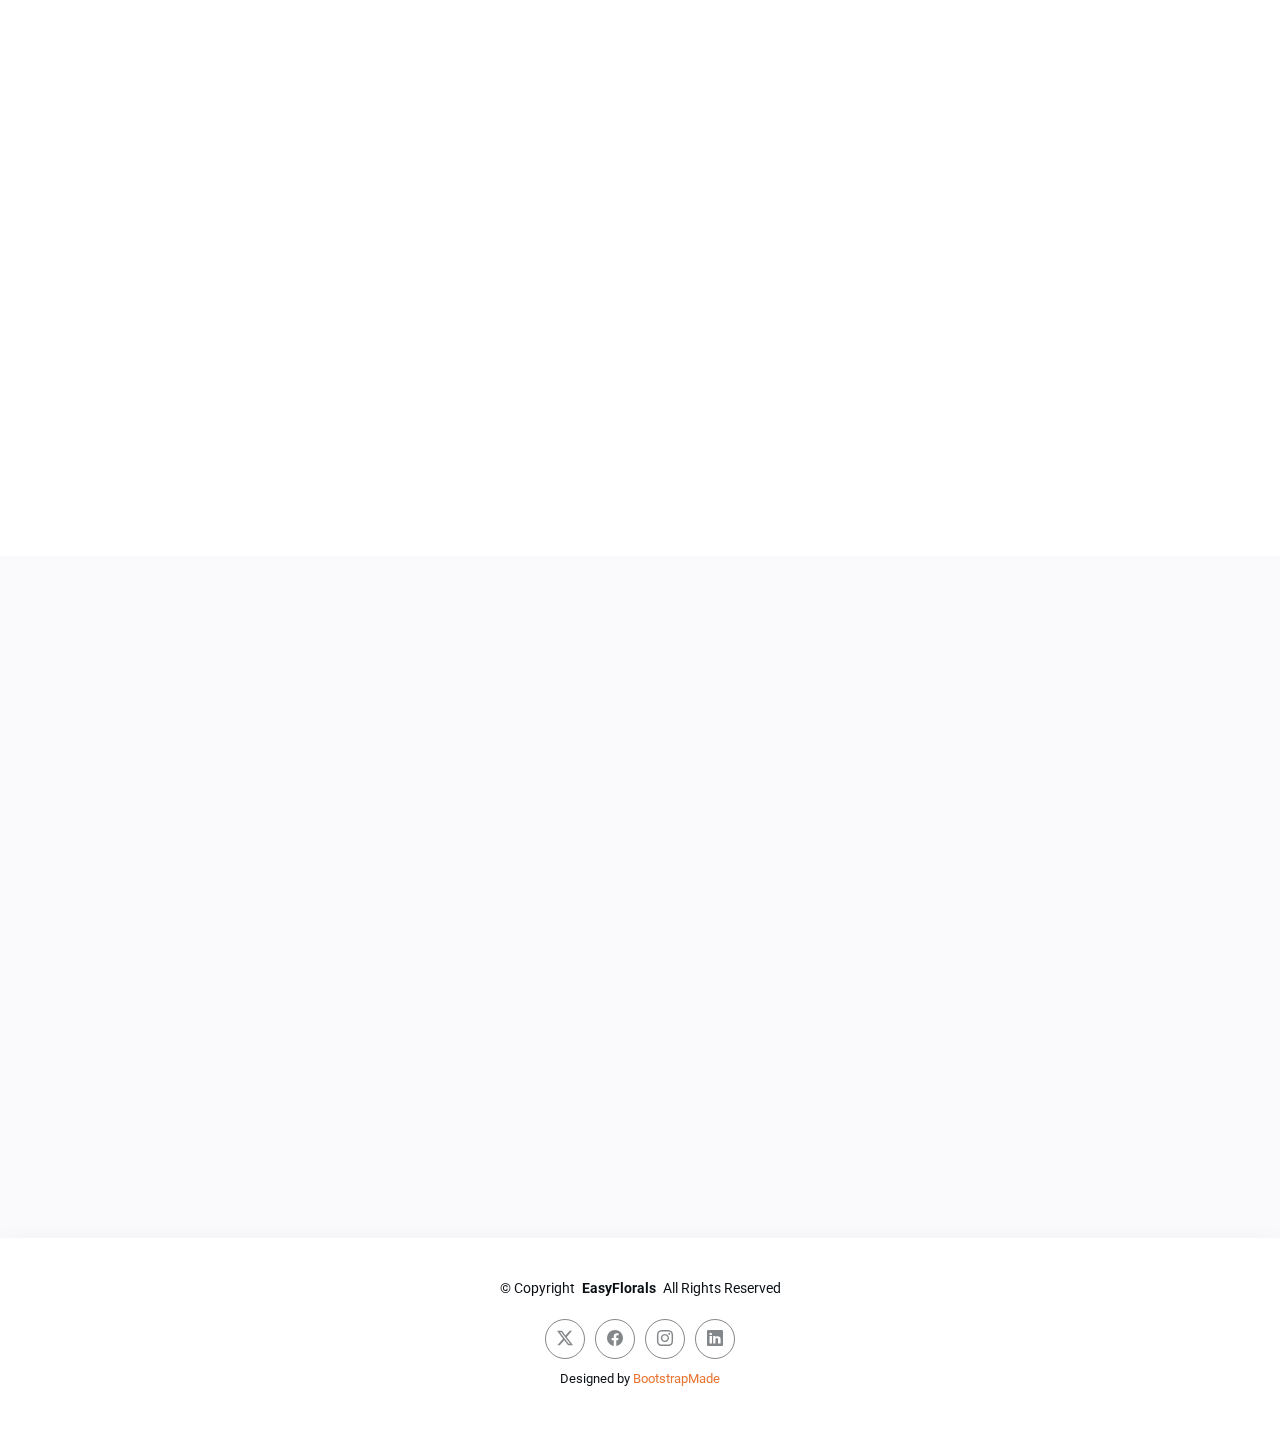
==== commit aeafe48f: "style updated" ====
--- a/index.html
+++ b/index.html
@@ -41,37 +41,12 @@
       <nav id="navmenu" class="navmenu">
         <ul>
           <li><a href="#hero" class="active">Home</a></li>
-          <li><a href="#about">About</a></li>
-          <li><a href="#portfolio">Portfolio</a></li>
+          <li><a href="#portfolio">Products</a></li>
           <li><a href="#services">Services</a></li>
-          <li class="dropdown"><a href="#"><span>Dropdown</span> <i class="bi bi-chevron-down toggle-dropdown"></i></a>
-            <ul>
-              <li><a href="#">Dropdown 1</a></li>
-              <li class="dropdown"><a href="#"><span>Deep Dropdown</span> <i class="bi bi-chevron-down toggle-dropdown"></i></a>
-                <ul>
-                  <li><a href="#">Deep Dropdown 1</a></li>
-                  <li><a href="#">Deep Dropdown 2</a></li>
-                  <li><a href="#">Deep Dropdown 3</a></li>
-                  <li><a href="#">Deep Dropdown 4</a></li>
-                  <li><a href="#">Deep Dropdown 5</a></li>
-                </ul>
-              </li>
-              <li><a href="#">Dropdown 2</a></li>
-              <li><a href="#">Dropdown 3</a></li>
-              <li><a href="#">Dropdown 4</a></li>
-            </ul>
-          </li>
           <li><a href="#contact">Contact</a></li>
         </ul>
         <i class="mobile-nav-toggle d-xl-none bi bi-list"></i>
       </nav>
-
-      <div class="header-social-links">
-        <a href="#" class="twitter"><i class="bi bi-twitter-x"></i></a>
-        <a href="#" class="facebook"><i class="bi bi-facebook"></i></a>
-        <a href="#" class="instagram"><i class="bi bi-instagram"></i></a>
-        <a href="#" class="linkedin"><i class="bi bi-linkedin"></i></a>
-      </div>
 
     </div>
   </header>
@@ -93,15 +68,15 @@
             </div>
             <div class="hero-stats" data-aos="fade-up" data-aos-delay="400">
               <div class="stat-item">
-                <span class="stat-number">5+</span>
+                <span class="stat-number">20+</span>
                 <span class="stat-label">Years Experience</span>
               </div>
               <div class="stat-item">
                 <span class="stat-number">100+</span>
-                <span class="stat-label">Projects Completed</span>
+                <span class="stat-label">Oders Completed</span>
               </div>
               <div class="stat-item">
-                <span class="stat-number">50+</span>
+                <span class="stat-number">500+</span>
                 <span class="stat-label">Happy Clients</span>
               </div>
             </div>
@@ -119,166 +94,12 @@
 
     </section><!-- /Hero Section -->
 
-    <!-- About Section -->
-    <section id="about" class="about section light-background">
+    <!-- Portfolio Section -->
+    <section id="portfolio" class="portfolio section">
 
       <!-- Section Title -->
       <div class="container section-title" data-aos="fade-up">
-        <h2>About</h2>
-        <div class="title-shape">
-          <svg viewBox="0 0 200 20" xmlns="http://www.w3.org/2000/svg">
-            <path d="M 0,10 C 40,0 60,20 100,10 C 140,0 160,20 200,10" fill="none" stroke="currentColor" stroke-width="2"></path>
-          </svg>
-        </div>
-        <p>Quis autem vel eum iure reprehenderit qui in ea voluptate velit esse quam nihil molestiae consequatur vel illum qui dolorem</p>
-      </div><!-- End Section Title -->
-
-      <div class="container" data-aos="fade-up" data-aos-delay="100">
-
-        <div class="row align-items-center">
-          <div class="col-lg-6 position-relative" data-aos="fade-right" data-aos-delay="200">
-            <div class="about-image">
-              <img src="assets/img/profile/profile-square-2.webp" alt="Profile Image" class="img-fluid rounded-4">
-            </div>
-          </div>
-
-          <div class="col-lg-6" data-aos="fade-left" data-aos-delay="300">
-            <div class="about-content">
-              <span class="subtitle">About Me</span>
-
-              <h2>UI/UX Designer &amp; Web Developer</h2>
-
-              <p class="lead mb-4">Nemo enim ipsam voluptatem quia voluptas sit aspernatur aut odit aut fugit, sed quia consequuntur magni dolores eos qui ratione voluptatem sequi nesciunt.</p>
-
-              <p class="mb-4">Neque porro quisquam est, qui dolorem ipsum quia dolor sit amet</p>
-
-              <div class="personal-info">
-                <div class="row g-4">
-                  <div class="col-6">
-                    <div class="info-item">
-                      <span class="label">Name</span>
-                      <span class="value">Eliot Johnson</span>
-                    </div>
-                  </div>
-
-                  <div class="col-6">
-                    <div class="info-item">
-                      <span class="label">Phone</span>
-                      <span class="value">+123 456 7890</span>
-                    </div>
-                  </div>
-
-                  <div class="col-6">
-                    <div class="info-item">
-                      <span class="label">Age</span>
-                      <span class="value">26 Years</span>
-                    </div>
-                  </div>
-
-                  <div class="col-6">
-                    <div class="info-item">
-                      <span class="label">Email</span>
-                      <span class="value">email@example.com</span>
-                    </div>
-                  </div>
-
-                  <div class="col-6">
-                    <div class="info-item">
-                      <span class="label">Occupation</span>
-                      <span class="value">Lorem Engineer</span>
-                    </div>
-                  </div>
-
-                  <div class="col-6">
-                    <div class="info-item">
-                      <span class="label">Nationality</span>
-                      <span class="value">Ipsum</span>
-                    </div>
-                  </div>
-                </div>
-              </div>
-
-              <div class="signature mt-4">
-                <div class="signature-image">
-                  <img src="assets/img/misc/signature-1.webp" alt="" class="img-fluid">
-                </div>
-                <div class="signature-info">
-                  <h4>Eliot Johnson</h4>
-                  <p>Adipiscing Elit, Lorem Ipsum</p>
-                </div>
-              </div>
-            </div>
-          </div>
-        </div>
-
-      </div>
-
-    </section><!-- /About Section -->
-
-    <!-- Skills Section -->
-    <section id="skills" class="skills section">
-
-      <div class="container" data-aos="fade-up" data-aos-delay="100">
-
-        <div class="row g-4 skills-animation">
-
-          <div class="col-md-6 col-lg-3" data-aos="fade-up" data-aos-delay="100">
-            <div class="skill-box">
-              <h3>HTML</h3>
-              <p>Sed ut perspiciatis unde omnis iste natus error sit voluptatem.</p>
-              <span class="text-end d-block">90%</span>
-              <div class="progress">
-                <div class="progress-bar" role="progressbar" aria-valuenow="90" aria-valuemin="0" aria-valuemax="100"></div>
-              </div>
-            </div>
-          </div>
-
-          <div class="col-md-6 col-lg-3" data-aos="fade-up" data-aos-delay="200">
-            <div class="skill-box">
-              <h3>CSS</h3>
-              <p>Nemo enim ipsam voluptatem quia voluptas sit aspernatur.</p>
-              <span class="text-end d-block">90%</span>
-              <div class="progress">
-                <div class="progress-bar" role="progressbar" aria-valuenow="95" aria-valuemin="0" aria-valuemax="100"></div>
-              </div>
-            </div>
-          </div>
-
-          <div class="col-md-6 col-lg-3" data-aos="fade-up" data-aos-delay="300">
-            <div class="skill-box">
-              <h3>JavaScript</h3>
-              <p>Neque porro quisquam est qui dolorem ipsum quia dolor.</p>
-              <span class="text-end d-block">80%</span>
-              <div class="progress">
-                <div class="progress-bar" role="progressbar" aria-valuenow="80" aria-valuemin="0" aria-valuemax="100"></div>
-              </div>
-            </div>
-          </div>
-
-          <div class="col-md-6 col-lg-3" data-aos="fade-up" data-aos-delay="400">
-            <div class="skill-box">
-              <h3>Photoshop</h3>
-              <p>Quis autem vel eum iure reprehenderit qui in ea voluptate.</p>
-              <span class="text-end d-block">55%</span>
-              <div class="progress">
-                <div class="progress-bar" role="progressbar" aria-valuenow="55" aria-valuemin="0" aria-valuemax="100">
-                </div>
-              </div>
-            </div>
-          </div>
-
-        </div>
-
-      </div>
-
-    </section><!-- /Skills Section -->
-
-    <!-- Portfolio Section -->
-    <section id="portfolio" class="portfolio section">
-
-      <!-- Section Title -->
-      <div class="container section-title" data-aos="fade-up">
-        <h2>Portfolio</h2>
+        <h2>Products</h2>
         <div class="title-shape">
           <svg viewBox="0 0 200 20" xmlns="http://www.w3.org/2000/svg">
             <path d="M 0,10 C 40,0 60,20 100,10 C 140,0 160,20 200,10" fill="none" stroke="currentColor" stroke-width="2"></path>
@@ -817,7 +638,7 @@
 
     <div class="container">
       <div class="copyright text-center ">
-        <p>© <span>Copyright</span> <strong class="px-1 sitename">EasyFolio</strong> <span>All Rights Reserved</span></p>
+        <p>© <span>Copyright</span> <strong class="px-1 sitename">EasyFlorals</strong> <span>All Rights Reserved</span></p>
       </div>
       <div class="social-links d-flex justify-content-center">
         <a href=""><i class="bi bi-twitter-x"></i></a>
--- a/assets/css/main.css
+++ b/assets/css/main.css
@@ -174,26 +174,6 @@
   color: var(--heading-color);
 }
 
-.header .header-social-links {
-  padding-right: 15px;
-}
-
-.header .header-social-links a {
-  color: color-mix(in srgb, var(--default-color), transparent 40%);
-  padding-left: 6px;
-  display: inline-block;
-  transition: 0.3s;
-  font-size: 16px;
-}
-
-.header .header-social-links a:hover {
-  color: var(--accent-color);
-}
-
-.header .header-social-links a i {
-  line-height: 0px;
-}
-
 @media (max-width: 1200px) {
   .header {
     padding-top: 10px;
@@ -207,10 +187,6 @@
 
   .header .logo {
     order: 1;
-  }
-
-  .header .header-social-links {
-    order: 2;
   }
 
   .header .navmenu {
@@ -271,65 +247,10 @@
     color: var(--nav-hover-color);
   }
 
-  .navmenu .dropdown ul {
-    margin: 0;
-    padding: 10px 0;
-    background: var(--nav-dropdown-background-color);
-    display: block;
-    position: absolute;
-    visibility: hidden;
-    left: 14px;
-    top: 130%;
-    opacity: 0;
-    transition: 0.3s;
-    border-radius: 4px;
-    z-index: 99;
-    box-shadow: 0px 0px 30px rgba(0, 0, 0, 0.1);
-  }
-
-  .navmenu .dropdown ul li {
-    min-width: 200px;
-  }
-
-  .navmenu .dropdown ul a {
-    padding: 10px 20px;
-    font-size: 15px;
-    text-transform: none;
-    color: var(--nav-dropdown-color);
-  }
-
-  .navmenu .dropdown ul a i {
-    font-size: 12px;
-  }
-
-  .navmenu .dropdown ul a:hover,
-  .navmenu .dropdown ul .active:hover,
-  .navmenu .dropdown ul li:hover>a {
-    color: var(--nav-dropdown-hover-color);
-  }
-
-  .navmenu .dropdown:hover>ul {
-    opacity: 1;
-    top: 100%;
-    visibility: visible;
-  }
-
-  .navmenu .dropdown .dropdown ul {
-    top: 0;
-    left: -90%;
-    visibility: hidden;
-  }
-
-  .navmenu .dropdown .dropdown:hover>ul {
-    opacity: 1;
-    top: 0;
-    left: -100%;
-    visibility: visible;
-  }
 }
 
 /* Navmenu - Mobile */
-@media (max-width: 1199px) {
+@media (max-width: 800px) {
   .mobile-nav-toggle {
     color: var(--nav-color);
     font-size: 28px;
@@ -804,20 +725,20 @@
 
 @keyframes moveUpDown {
   0% {
-    transform: translateY(0) rotate(0deg);
+    transform: translateY(0);
   }
   50% {
-    transform: translateY(-80px) rotate(180deg);
+    transform: translateY(-40px);
   }
   100% {
-    transform: translateY(0) rotate(360deg);
+    transform: translateY(0);
   }
 }
 
 .hero .hero-image img {
   position: relative;
   z-index: 2;
-  animation: moveUpDown 20s linear infinite;
+  animation: moveUpDown 5s ease-in-out infinite;
 }
 
 .hero .hero-image .shape-1,
@@ -886,267 +807,6 @@
   }
 }
 
-/*--------------------------------------------------------------
-# About Section
---------------------------------------------------------------*/
-.about .about-image {
-  position: relative;
-}
-
-.about .about-image img {
-  box-shadow: 0 0 30px rgba(0, 0, 0, 0.1);
-}
-
-.about .about-content {
-  padding-left: 2rem;
-}
-
-@media (max-width: 991.98px) {
-  .about .about-content {
-    padding-left: 0;
-    margin-top: 3rem;
-  }
-}
-
-.about .about-content .subtitle {
-  font-size: 0.875rem;
-  font-weight: 600;
-  letter-spacing: 2px;
-  color: var(--accent-color);
-  margin-bottom: 1rem;
-  display: block;
-}
-
-.about .about-content h2 {
-  font-size: 2rem;
-  font-weight: 700;
-  margin-bottom: 1.5rem;
-}
-
-.about .about-content .lead {
-  font-size: 1.1rem;
-  color: color-mix(in srgb, var(--default-color), transparent 25%);
-}
-
-.about .personal-info {
-  margin-top: 2rem;
-  padding: 2rem;
-  background-color: var(--surface-color);
-  border-radius: 1rem;
-  box-shadow: 0 0 30px rgba(0, 0, 0, 0.05);
-}
-
-.about .personal-info .info-item {
-  display: flex;
-  flex-direction: column;
-  gap: 0.5rem;
-}
-
-.about .personal-info .info-item .label {
-  font-size: 0.875rem;
-  color: color-mix(in srgb, var(--default-color), transparent 40%);
-}
-
-.about .personal-info .info-item .value {
-  font-weight: 600;
-  color: var(--heading-color);
-}
-
-.about .signature {
-  display: flex;
-  align-items: center;
-  gap: 1.5rem;
-}
-
-.about .signature .signature-image {
-  max-width: 150px;
-}
-
-.about .signature .signature-info h4 {
-  font-size: 1.25rem;
-  margin-bottom: 0.25rem;
-}
-
-.about .signature .signature-info p {
-  font-size: 0.875rem;
-  color: color-mix(in srgb, var(--default-color), transparent 40%);
-  margin: 0;
-}
-
-/*--------------------------------------------------------------
-# Skills Section
---------------------------------------------------------------*/
-.skills .skill-box {
-  background-color: var(--surface-color);
-  padding: 2rem;
-  border-radius: 8px;
-  box-shadow: 0 0 20px rgba(0, 0, 0, 0.05);
-}
-
-.skills .skill-box h3 {
-  font-size: 1.2rem;
-  margin-bottom: 1rem;
-  font-weight: 600;
-}
-
-.skills .skill-box p {
-  font-size: 0.9rem;
-  margin-bottom: 0.8rem;
-  opacity: 0.6;
-}
-
-.skills .skill-box .progress {
-  background-color: color-mix(in srgb, var(--accent-color), transparent 85%);
-  border-radius: 50px;
-  height: 8px;
-  margin-top: 5px;
-  overflow: hidden;
-}
-
-.skills .skill-box .progress .progress-bar {
-  background-color: var(--accent-color);
-  height: 100%;
-  position: relative;
-  border-radius: 50px;
-  transition: 0.9s;
-  width: 1px;
-}
-
-/*--------------------------------------------------------------
-# Resume Section
---------------------------------------------------------------*/
-.resume .resume-wrapper .resume-block {
-  margin-bottom: 3rem;
-}
-
-.resume .resume-wrapper .resume-block:last-child {
-  margin-bottom: 0;
-}
-
-.resume .resume-wrapper .resume-block h2 {
-  font-size: 2rem;
-  margin-bottom: 0.8rem;
-  font-weight: 700;
-}
-
-.resume .resume-wrapper .resume-block h2 span {
-  color: var(--accent-color);
-}
-
-.resume .resume-wrapper .resume-block .lead {
-  color: color-mix(in srgb, var(--default-color), transparent 25%);
-  margin-bottom: 3rem;
-}
-
-.resume .resume-wrapper .timeline {
-  position: relative;
-}
-
-.resume .resume-wrapper .timeline::before {
-  content: "";
-  position: absolute;
-  left: 20%;
-  top: 0;
-  height: 100%;
-  width: 2px;
-  background-color: color-mix(in srgb, var(--accent-color), transparent 85%);
-}
-
-.resume .resume-wrapper .timeline .timeline-item {
-  display: flex;
-  align-items: flex-start;
-  margin-bottom: 2.5rem;
-  position: relative;
-}
-
-.resume .resume-wrapper .timeline .timeline-item:last-child {
-  margin-bottom: 0;
-}
-
-.resume .resume-wrapper .timeline .timeline-item .timeline-left {
-  width: 20%;
-  padding-right: 3rem;
-}
-
-.resume .resume-wrapper .timeline .timeline-item .timeline-left .company {
-  color: var(--heading-color);
-  font-weight: 600;
-  font-size: 1.1rem;
-  margin-bottom: 0.25rem;
-}
-
-.resume .resume-wrapper .timeline .timeline-item .timeline-left .period {
-  color: var(--accent-color);
-  font-size: 0.9rem;
-}
-
-.resume .resume-wrapper .timeline .timeline-item .timeline-dot {
-  position: absolute;
-  left: calc(20% + 1px);
-  transform: translateX(-50%);
-  width: 1rem;
-  height: 1rem;
-  background-color: var(--accent-color);
-  border-radius: 50%;
-}
-
-.resume .resume-wrapper .timeline .timeline-item .timeline-right {
-  width: 70%;
-  padding-left: 3rem;
-  margin-top: -4px;
-}
-
-.resume .resume-wrapper .timeline .timeline-item .timeline-right .position {
-  color: var(--heading-color);
-  font-size: 1.2rem;
-  margin-bottom: 0.6rem;
-  font-weight: 600;
-}
-
-.resume .resume-wrapper .timeline .timeline-item .timeline-right .description {
-  color: color-mix(in srgb, var(--default-color), transparent 25%);
-}
-
-.resume .resume-wrapper .timeline .timeline-item .timeline-right ul {
-  padding-left: 15px;
-}
-
-.resume .resume-wrapper .timeline .timeline-item .timeline-right ul li {
-  padding-bottom: 12px;
-}
-
-@media (max-width: 992px) {
-  .resume .resume-wrapper .resume-block h2 {
-    font-size: 2rem;
-  }
-
-  .resume .resume-wrapper .timeline::before {
-    left: 1rem;
-  }
-
-  .resume .resume-wrapper .timeline .timeline-item {
-    flex-direction: column;
-    margin-bottom: 20px;
-  }
-
-  .resume .resume-wrapper .timeline .timeline-item .timeline-left {
-    width: 100%;
-    text-align: left;
-    padding-right: 0;
-    padding-left: 2.5rem;
-    margin-bottom: 1.6rem;
-    margin-top: -4px;
-  }
-
-  .resume .resume-wrapper .timeline .timeline-item .timeline-dot {
-    left: calc(1rem + 1px);
-  }
-
-  .resume .resume-wrapper .timeline .timeline-item .timeline-right {
-    width: 100%;
-    padding-left: 2.5rem;
-  }
-}
 
 /*--------------------------------------------------------------
 # Portfolio Section
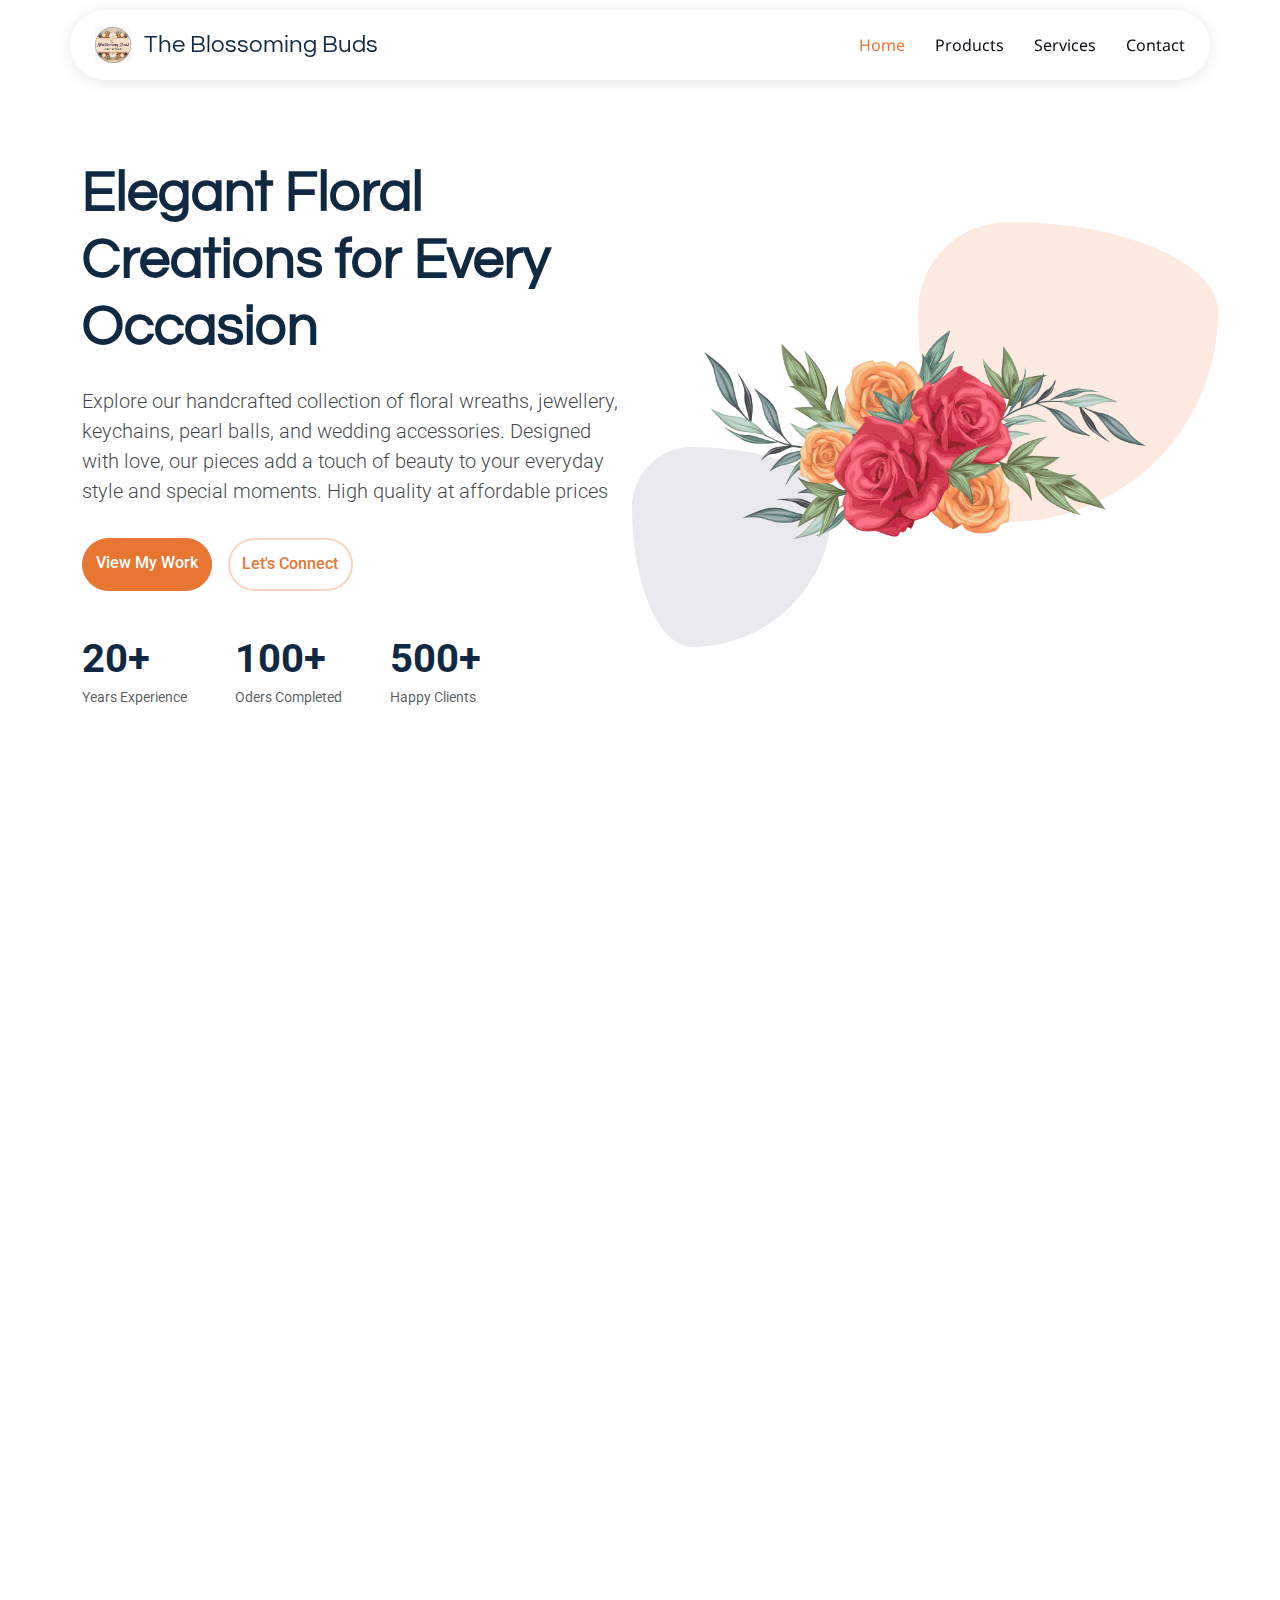
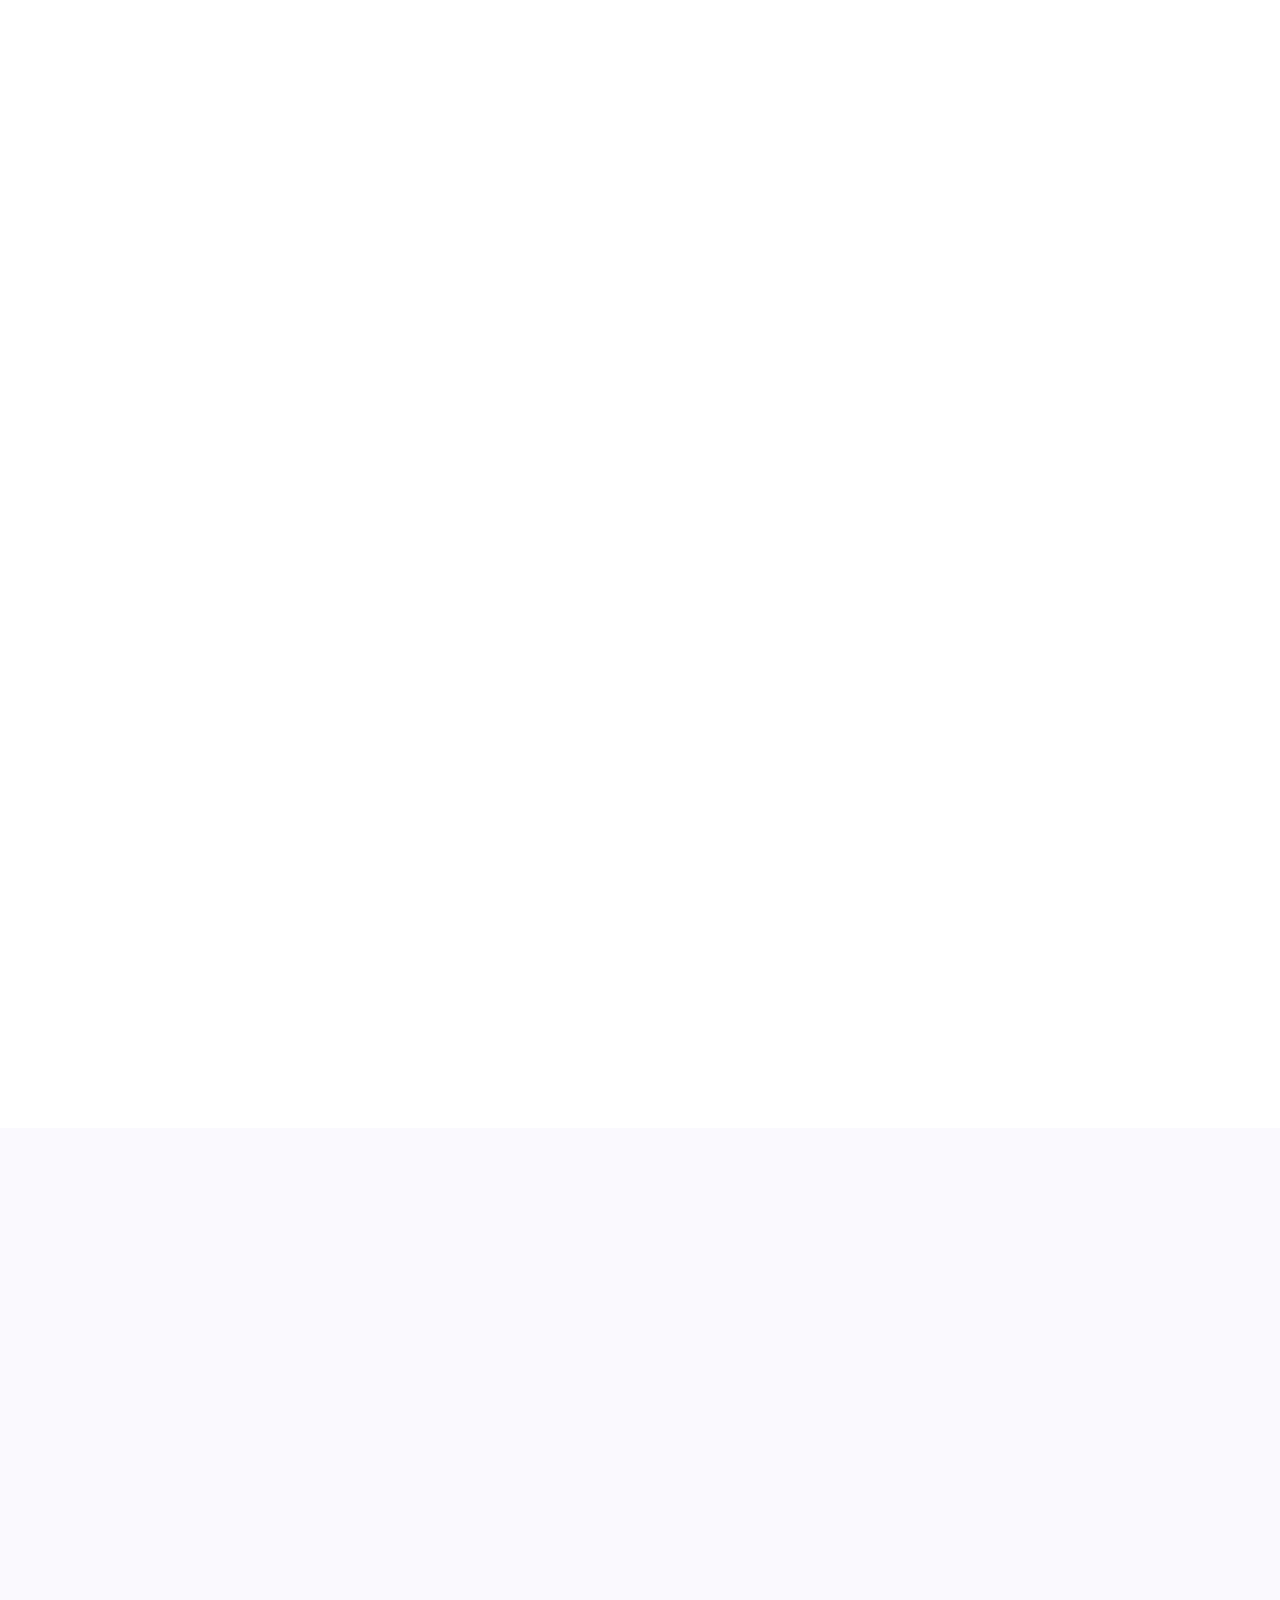
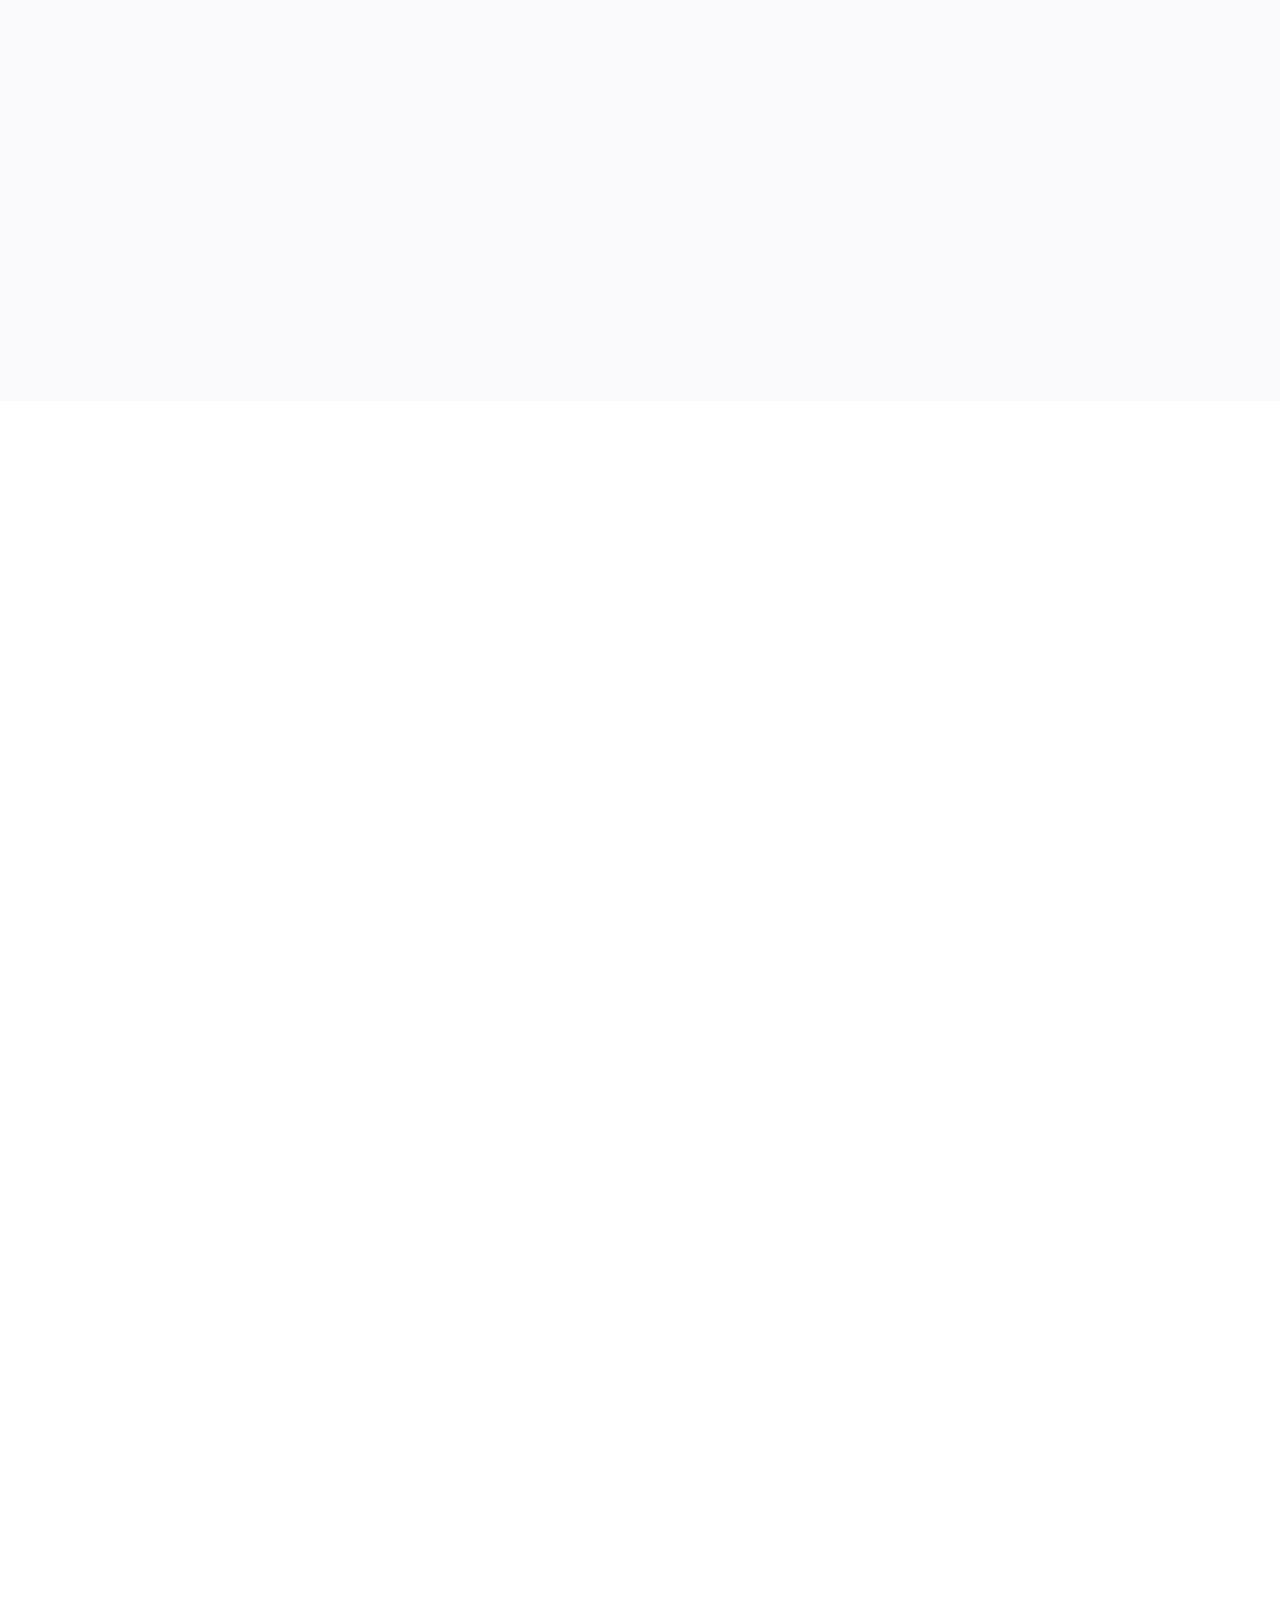
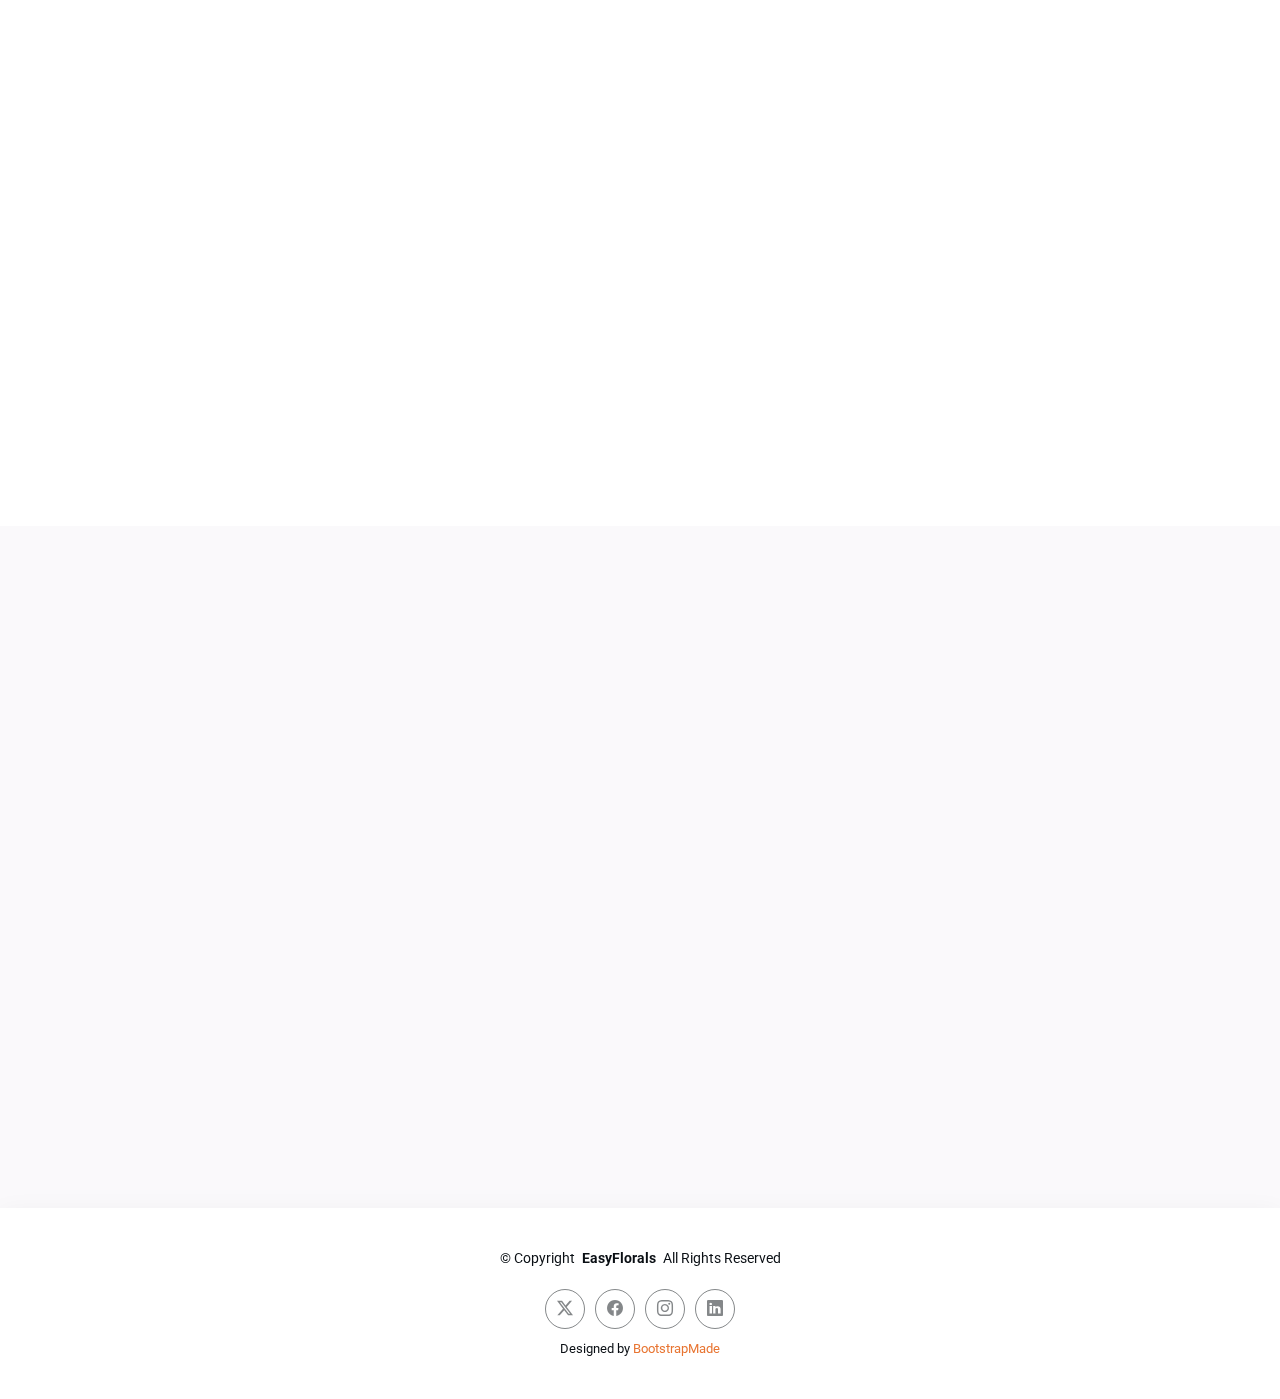
==== commit 827fc90b: "style updated" ====
--- a/index.html
+++ b/index.html
@@ -4,13 +4,12 @@
 <head>
   <meta charset="utf-8">
   <meta content="width=device-width, initial-scale=1.0" name="viewport">
-  <title>Index - EasyFolio Bootstrap Template</title>
+  <title>The Blossoming Buds</title>
   <meta name="description" content="">
   <meta name="keywords" content="">
 
   <!-- Favicons -->
-  <!-- <link href="assets/img/favicon.png" rel="icon"> -->
-  <!-- <link href="assets/img/apple-touch-icon.png" rel="apple-touch-icon"> -->
+  <link href="assets/img/Icon.jpg" rel="icon">
 
   <!-- Fonts -->
   <link href="https://fonts.googleapis.com" rel="preconnect">
@@ -35,13 +34,14 @@
     <div class="header-container container-fluid container-xl position-relative d-flex align-items-center justify-content-between">
 
       <a href="index.html" class="logo d-flex align-items-center me-auto me-xl-0">
-        <h1 class="sitename">EasyFlorals</h1>
+        <img src="assets/img/Icon.jpg" alt="">
+        <h1 class="sitename">The Blossoming Buds</h1>
       </a>
 
       <nav id="navmenu" class="navmenu">
         <ul>
           <li><a href="#hero" class="active">Home</a></li>
-          <li><a href="#portfolio">Products</a></li>
+          <li><a href="#products">Products</a></li>
           <li><a href="#services">Services</a></li>
           <li><a href="#contact">Contact</a></li>
         </ul>
@@ -63,7 +63,7 @@
             <h2>Elegant Floral Creations for Every Occasion</h2>
             <p class="lead">Explore our handcrafted collection of floral wreaths, jewellery, keychains, pearl balls, and wedding accessories. Designed with love, our pieces add a touch of beauty to your everyday style and special moments. High quality at affordable prices</p>
             <div class="cta-buttons" data-aos="fade-up" data-aos-delay="300">
-              <a href="#portfolio" class="btn btn-primary">View My Work</a>
+              <a href="#products" class="btn btn-primary">View My Work</a>
               <a href="#contact" class="btn btn-outline">Let's Connect</a>
             </div>
             <div class="hero-stats" data-aos="fade-up" data-aos-delay="400">
@@ -83,7 +83,7 @@
           </div>
           <div class="col-lg-6">
             <div class="hero-image">
-              <img src="assets/img/profile/3227805.png" alt="Portfolio Hero Image" class="img-fluid" data-aos="zoom-out" data-aos-delay="300">
+              <img src="assets/img/profile/3227805.png" alt="products Hero Image" class="img-fluid" data-aos="zoom-out" data-aos-delay="300">
               <div class="shape-1"></div>
               <div class="shape-2"></div>
             </div>
@@ -94,8 +94,8 @@
 
     </section><!-- /Hero Section -->
 
-    <!-- Portfolio Section -->
-    <section id="portfolio" class="portfolio section">
+    <!-- products Section -->
+    <section id="products" class="products section">
 
       <!-- Section Title -->
       <div class="container section-title" data-aos="fade-up">
@@ -112,139 +112,139 @@
 
         <div class="isotope-layout" data-default-filter="*" data-layout="masonry" data-sort="original-order">
 
-          <div class="portfolio-filters-container" data-aos="fade-up" data-aos-delay="200">
-            <ul class="portfolio-filters isotope-filters">
+          <div class="products-filters-container" data-aos="fade-up" data-aos-delay="200">
+            <ul class="products-filters isotope-filters">
               <li data-filter="*" class="filter-active">All Work</li>
-              <li data-filter=".filter-web">Web Design</li>
-              <li data-filter=".filter-graphics">Graphics</li>
-              <li data-filter=".filter-motion">Motion</li>
-              <li data-filter=".filter-brand">Branding</li>
+              <li data-filter=".filter-web">Flower-Ball</li>
+              <li data-filter=".filter-graphics">Key-Chains</li>
+              <li data-filter=".filter-motion">Pearl-Balls</li>
+              <li data-filter=".filter-brand">Holiday-Gifts</li>
             </ul>
           </div>
 
           <div class="row g-4 isotope-container" data-aos="fade-up" data-aos-delay="300">
 
-            <div class="col-lg-6 col-md-6 portfolio-item isotope-item filter-web">
-              <div class="portfolio-card">
-                <div class="portfolio-image">
-                  <img src="assets/img/portfolio/portfolio-1.webp" class="img-fluid" alt="" loading="lazy">
-                  <div class="portfolio-overlay">
-                    <div class="portfolio-actions">
-                      <a href="assets/img/portfolio/portfolio-1.webp" class="glightbox preview-link" data-gallery="portfolio-gallery-web"><i class="bi bi-eye"></i></a>
-                      <a href="portfolio-details.html" class="details-link"><i class="bi bi-arrow-right"></i></a>
-                    </div>
-                  </div>
-                </div>
-                <div class="portfolio-content">
+            <div class="col-lg-6 col-md-6 products-item isotope-item filter-web">
+              <div class="products-card">
+                <div class="products-image">
+                  <img src="assets/img/products/Floral-Crowns-02.jpg" class="img-fluid" alt="" loading="lazy">
+                  <div class="products-overlay">
+                    <div class="products-actions">
+                      <a href="assets/img/products/Floral-Crowns-02.jpg" class="glightbox preview-link" data-gallery="products-gallery-web"><i class="bi bi-eye"></i></a>
+                      <a href="products-details.html" class="details-link"><i class="bi bi-arrow-right"></i></a>
+                    </div>
+                  </div>
+                </div>
+                <div class="products-content">
                   <span class="category">Web Design</span>
                   <h3>Modern Dashboard Interface</h3>
                   <p>Maecenas faucibus mollis interdum sed posuere consectetur est at lobortis.</p>
                 </div>
               </div>
-            </div><!-- End Portfolio Item -->
-
-            <div class="col-lg-6 col-md-6 portfolio-item isotope-item filter-graphics">
-              <div class="portfolio-card">
-                <div class="portfolio-image">
-                  <img src="assets/img/portfolio/portfolio-10.webp" class="img-fluid" alt="" loading="lazy">
-                  <div class="portfolio-overlay">
-                    <div class="portfolio-actions">
-                      <a href="assets/img/portfolio/portfolio-10.webp" class="glightbox preview-link" data-gallery="portfolio-gallery-graphics"><i class="bi bi-eye"></i></a>
-                      <a href="portfolio-details.html" class="details-link"><i class="bi bi-arrow-right"></i></a>
-                    </div>
-                  </div>
-                </div>
-                <div class="portfolio-content">
+            </div><!-- End products Item -->
+
+            <div class="col-lg-6 col-md-6 products-item isotope-item filter-graphics">
+              <div class="products-card">
+                <div class="products-image">
+                  <img src="assets/img/products/Flroal-Crown.jpg" class="img-fluid" alt="" loading="lazy">
+                  <div class="products-overlay">
+                    <div class="products-actions">
+                      <a href="assets/img/products/Flroal-Crown.jpg" class="glightbox preview-link" data-gallery="products-gallery-graphics"><i class="bi bi-eye"></i></a>
+                      <a href="products-details.html" class="details-link"><i class="bi bi-arrow-right"></i></a>
+                    </div>
+                  </div>
+                </div>
+                <div class="products-content">
                   <span class="category">Graphics</span>
                   <h3>Creative Brand Identity</h3>
                   <p>Vestibulum id ligula porta felis euismod semper at vulputate.</p>
                 </div>
               </div>
-            </div><!-- End Portfolio Item -->
-
-            <div class="col-lg-6 col-md-6 portfolio-item isotope-item filter-motion">
-              <div class="portfolio-card">
-                <div class="portfolio-image">
-                  <img src="assets/img/portfolio/portfolio-7.webp" class="img-fluid" alt="" loading="lazy">
-                  <div class="portfolio-overlay">
-                    <div class="portfolio-actions">
-                      <a href="assets/img/portfolio/portfolio-7.webp" class="glightbox preview-link" data-gallery="portfolio-gallery-motion"><i class="bi bi-eye"></i></a>
-                      <a href="portfolio-details.html" class="details-link"><i class="bi bi-arrow-right"></i></a>
-                    </div>
-                  </div>
-                </div>
-                <div class="portfolio-content">
+            </div><!-- End products Item -->
+
+            <div class="col-lg-6 col-md-6 products-item isotope-item filter-motion">
+              <div class="products-card">
+                <div class="products-image">
+                  <img src="assets/img/products/Floral-Jewellery-01.jpg" class="img-fluid" alt="" loading="lazy">
+                  <div class="products-overlay">
+                    <div class="products-actions">
+                      <a href="assets/img/products/Floral-Jewellery-01.jpg" class="glightbox preview-link" data-gallery="products-gallery-motion"><i class="bi bi-eye"></i></a>
+                      <a href="products-details.html" class="details-link"><i class="bi bi-arrow-right"></i></a>
+                    </div>
+                  </div>
+                </div>
+                <div class="products-content">
                   <span class="category">Motion</span>
                   <h3>Product Animation Reel</h3>
                   <p>Donec ullamcorper nulla non metus auctor fringilla dapibus.</p>
                 </div>
               </div>
-            </div><!-- End Portfolio Item -->
-
-            <div class="col-lg-6 col-md-6 portfolio-item isotope-item filter-brand">
-              <div class="portfolio-card">
-                <div class="portfolio-image">
-                  <img src="assets/img/portfolio/portfolio-4.webp" class="img-fluid" alt="" loading="lazy">
-                  <div class="portfolio-overlay">
-                    <div class="portfolio-actions">
-                      <a href="assets/img/portfolio/portfolio-4.webp" class="glightbox preview-link" data-gallery="portfolio-gallery-brand"><i class="bi bi-eye"></i></a>
-                      <a href="portfolio-details.html" class="details-link"><i class="bi bi-arrow-right"></i></a>
-                    </div>
-                  </div>
-                </div>
-                <div class="portfolio-content">
+            </div><!-- End products Item -->
+
+            <div class="col-lg-6 col-md-6 products-item isotope-item filter-brand">
+              <div class="products-card">
+                <div class="products-image">
+                  <img src="assets/img/products/Floral-Jewellery-03.jpg" class="img-fluid" alt="" loading="lazy">
+                  <div class="products-overlay">
+                    <div class="products-actions">
+                      <a href="assets/img/products/Floral-Jewellery-03.jpg" class="glightbox preview-link" data-gallery="products-gallery-brand"><i class="bi bi-eye"></i></a>
+                      <a href="products-details.html" class="details-link"><i class="bi bi-arrow-right"></i></a>
+                    </div>
+                  </div>
+                </div>
+                <div class="products-content">
                   <span class="category">Branding</span>
                   <h3>Luxury Brand Package</h3>
                   <p>Aenean lacinia bibendum nulla sed consectetur elit.</p>
                 </div>
               </div>
-            </div><!-- End Portfolio Item -->
-
-            <div class="col-lg-6 col-md-6 portfolio-item isotope-item filter-web">
-              <div class="portfolio-card">
-                <div class="portfolio-image">
-                  <img src="assets/img/portfolio/portfolio-2.webp" class="img-fluid" alt="" loading="lazy">
-                  <div class="portfolio-overlay">
-                    <div class="portfolio-actions">
-                      <a href="assets/img/portfolio/portfolio-2.webp" class="glightbox preview-link" data-gallery="portfolio-gallery-web"><i class="bi bi-eye"></i></a>
-                      <a href="portfolio-details.html" class="details-link"><i class="bi bi-arrow-right"></i></a>
-                    </div>
-                  </div>
-                </div>
-                <div class="portfolio-content">
+            </div><!-- End products Item -->
+
+            <div class="col-lg-6 col-md-6 products-item isotope-item filter-web">
+              <div class="products-card">
+                <div class="products-image">
+                  <img src="assets/img/products/Hair-Band-01.jpg" class="img-fluid" alt="" loading="lazy">
+                  <div class="products-overlay">
+                    <div class="products-actions">
+                      <a href="assets/img/products/Hair-Band-01.jpg" class="glightbox preview-link" data-gallery="products-gallery-web"><i class="bi bi-eye"></i></a>
+                      <a href="products-details.html" class="details-link"><i class="bi bi-arrow-right"></i></a>
+                    </div>
+                  </div>
+                </div>
+                <div class="products-content">
                   <span class="category">Web Design</span>
                   <h3>E-commerce Platform</h3>
                   <p>Nullam id dolor id nibh ultricies vehicula ut id elit.</p>
                 </div>
               </div>
-            </div><!-- End Portfolio Item -->
-
-            <div class="col-lg-6 col-md-6 portfolio-item isotope-item filter-graphics">
-              <div class="portfolio-card">
-                <div class="portfolio-image">
-                  <img src="assets/img/portfolio/portfolio-11.webp" class="img-fluid" alt="" loading="lazy">
-                  <div class="portfolio-overlay">
-                    <div class="portfolio-actions">
-                      <a href="assets/img/portfolio/portfolio-11.webp" class="glightbox preview-link" data-gallery="portfolio-gallery-graphics"><i class="bi bi-eye"></i></a>
-                      <a href="portfolio-details.html" class="details-link"><i class="bi bi-arrow-right"></i></a>
-                    </div>
-                  </div>
-                </div>
-                <div class="portfolio-content">
+            </div><!-- End products Item -->
+
+            <div class="col-lg-6 col-md-6 products-item isotope-item filter-graphics">
+              <div class="products-card">
+                <div class="products-image">
+                  <img src="assets/img/products/Hair-Vine.jpg" class="img-fluid" alt="" loading="lazy">
+                  <div class="products-overlay">
+                    <div class="products-actions">
+                      <a href="assets/img/products/Hair-Vine.jpg" class="glightbox preview-link" data-gallery="products-gallery-graphics"><i class="bi bi-eye"></i></a>
+                      <a href="products-details.html" class="details-link"><i class="bi bi-arrow-right"></i></a>
+                    </div>
+                  </div>
+                </div>
+                <div class="products-content">
                   <span class="category">Graphics</span>
                   <h3>Digital Art Collection</h3>
                   <p>Cras mattis consectetur purus sit amet fermentum.</p>
                 </div>
               </div>
-            </div><!-- End Portfolio Item -->
-
-          </div><!-- End Portfolio Container -->
-
-        </div>
-
-      </div>
-
-    </section><!-- /Portfolio Section -->
+            </div><!-- End products Item -->
+
+          </div><!-- End products Container -->
+
+        </div>
+
+      </div>
+
+    </section><!-- /products Section -->
 
     <!-- Testimonials Section -->
     <section id="testimonials" class="testimonials section light-background">
--- a/assets/css/main.css
+++ b/assets/css/main.css
@@ -144,8 +144,7 @@
 --------------------------------------------------------------*/
 .header {
   color: var(--default-color);
-  background-color: var(--background-color);
-  padding: 20px 0;
+  background-color: transparent;
   transition: all 0.5s;
   z-index: 997;
 }
@@ -154,6 +153,7 @@
   background: var(--surface-color);
   border-radius: 50px;
   padding: 5px 25px;
+  margin-top: 10px;
   box-shadow: 0px 2px 15px rgba(0, 0, 0, 0.1);
 }
 
@@ -174,14 +174,20 @@
   color: var(--heading-color);
 }
 
+.header .navmenu {
+  background-color: var(--surface-color);
+  border-radius: 50px;
+}
+
 @media (max-width: 1200px) {
   .header {
     padding-top: 10px;
   }
 
   .header .header-container {
-    margin-left: 10px;
-    margin-right: 10px;
+    margin-left: 20px;
+    margin-top: 10px;
+    margin-right: 20px;
     padding: 10px 5px 10px 15px;
   }
 
@@ -208,7 +214,6 @@
     padding: 0;
     display: flex;
     list-style: none;
-    align-items: center;
   }
 
   .navmenu li {
@@ -250,7 +255,7 @@
 }
 
 /* Navmenu - Mobile */
-@media (max-width: 800px) {
+@media (max-width: 1199px) {
   .mobile-nav-toggle {
     color: var(--nav-color);
     font-size: 28px;
@@ -422,7 +427,7 @@
 }
 
 /*--------------------------------------------------------------
-# Scroll Top Button
+                      Scroll Top Button
 --------------------------------------------------------------*/
 .scroll-top {
   position: fixed;
@@ -655,11 +660,12 @@
 @media (max-width: 576px) {
   .hero .cta-buttons {
     flex-direction: column;
+    display: block;
   }
 }
 
 .hero .cta-buttons .btn {
-  padding: 0.8rem 2rem;
+  padding: 0.8rem 0.8rem;
   font-size: 1rem;
   font-weight: 500;
   border-radius: 50px;
@@ -809,13 +815,13 @@
 
 
 /*--------------------------------------------------------------
-# Portfolio Section
---------------------------------------------------------------*/
-.portfolio .portfolio-filters-container {
+# products Section
+--------------------------------------------------------------*/
+.products .products-filters-container {
   margin-bottom: 40px;
 }
 
-.portfolio .portfolio-filters {
+.products .products-filters {
   display: flex;
   justify-content: center;
   gap: 15px;
@@ -825,7 +831,7 @@
   list-style: none;
 }
 
-.portfolio .portfolio-filters li {
+.products .products-filters li {
   font-size: 15px;
   font-weight: 500;
   padding: 8px 20px;
@@ -836,18 +842,18 @@
   transition: all 0.3s ease-in-out;
 }
 
-.portfolio .portfolio-filters li:hover {
+.products .products-filters li:hover {
   background-color: color-mix(in srgb, var(--accent-color), transparent 85%);
   color: var(--accent-color);
   transform: translateY(-2px);
 }
 
-.portfolio .portfolio-filters li.filter-active {
+.products .products-filters li.filter-active {
   background-color: var(--accent-color);
   color: var(--contrast-color);
 }
 
-.portfolio .portfolio-card {
+.products .products-card {
   background-color: var(--surface-color);
   border-radius: 15px;
   overflow: hidden;
@@ -855,34 +861,34 @@
   transition: all 0.3s ease-in-out;
 }
 
-.portfolio .portfolio-card:hover {
+.products .products-card:hover {
   transform: translateY(-10px);
   box-shadow: 0 8px 35px rgba(0, 0, 0, 0.1);
 }
 
-.portfolio .portfolio-card:hover .portfolio-overlay {
+.products .products-card:hover .products-overlay {
   opacity: 1;
   visibility: visible;
 }
 
-.portfolio .portfolio-card:hover .portfolio-overlay .portfolio-actions {
+.products .products-card:hover .products-overlay .products-actions {
   transform: translateY(0);
 }
 
-.portfolio .portfolio-card .portfolio-image {
+.products .products-card .products-image {
   position: relative;
   overflow: hidden;
   aspect-ratio: 16/10;
 }
 
-.portfolio .portfolio-card .portfolio-image img {
+.products .products-card .products-image img {
   width: 100%;
   height: 100%;
   object-fit: cover;
   transition: transform 0.6s ease-in-out;
 }
 
-.portfolio .portfolio-card .portfolio-overlay {
+.products .products-card .products-overlay {
   position: absolute;
   top: 0;
   left: 0;
@@ -897,14 +903,14 @@
   padding: 20px;
 }
 
-.portfolio .portfolio-card .portfolio-overlay .portfolio-actions {
+.products .products-card .products-overlay .products-actions {
   transform: translateY(20px);
   transition: all 0.4s ease-in-out;
   display: flex;
   gap: 15px;
 }
 
-.portfolio .portfolio-card .portfolio-overlay .portfolio-actions a {
+.products .products-card .products-overlay .products-actions a {
   width: 45px;
   height: 45px;
   background-color: var(--surface-color);
@@ -917,17 +923,17 @@
   transition: all 0.3s ease;
 }
 
-.portfolio .portfolio-card .portfolio-overlay .portfolio-actions a:hover {
+.products .products-card .products-overlay .products-actions a:hover {
   background-color: var(--accent-color);
   color: var(--contrast-color);
   transform: scale(1.1);
 }
 
-.portfolio .portfolio-card .portfolio-content {
+.products .products-card .products-content {
   padding: 25px;
 }
 
-.portfolio .portfolio-card .portfolio-content .category {
+.products .products-card .products-content .category {
   font-size: 14px;
   color: var(--accent-color);
   text-transform: uppercase;
@@ -937,18 +943,18 @@
   margin-bottom: 10px;
 }
 
-.portfolio .portfolio-card .portfolio-content h3 {
+.products .products-card .products-content h3 {
   font-size: 20px;
   margin: 0 0 15px;
   font-weight: 600;
   transition: color 0.3s ease;
 }
 
-.portfolio .portfolio-card .portfolio-content h3:hover {
-  color: var(--accent-color);
-}
-
-.portfolio .portfolio-card .portfolio-content p {
+.products .products-card .products-content h3:hover {
+  color: var(--accent-color);
+}
+
+.products .products-card .products-content p {
   font-size: 15px;
   color: color-mix(in srgb, var(--default-color), transparent 30%);
   margin: 0;
@@ -956,20 +962,20 @@
 }
 
 @media (max-width: 768px) {
-  .portfolio .portfolio-filters li {
+  .products .products-filters li {
     font-size: 14px;
     padding: 6px 15px;
   }
 
-  .portfolio .portfolio-card .portfolio-content {
+  .products .products-card .products-content {
     padding: 20px;
   }
 
-  .portfolio .portfolio-card .portfolio-content h3 {
+  .products .products-card .products-content h3 {
     font-size: 18px;
   }
 
-  .portfolio .portfolio-card .portfolio-content p {
+  .products .products-card .products-content p {
     font-size: 14px;
   }
 }
@@ -1335,9 +1341,9 @@
 }
 
 /*--------------------------------------------------------------
-# Portfolio Details Section
---------------------------------------------------------------*/
-.portfolio-details .portfolio-info h3 {
+# products Details Section
+--------------------------------------------------------------*/
+.products-details .products-info h3 {
   font-size: 22px;
   font-weight: 700;
   margin-bottom: 20px;
@@ -1345,7 +1351,7 @@
   position: relative;
 }
 
-.portfolio-details .portfolio-info h3:after {
+.products-details .products-info h3:after {
   content: "";
   position: absolute;
   display: block;
@@ -1356,26 +1362,26 @@
   bottom: 0;
 }
 
-.portfolio-details .portfolio-info ul {
+.products-details .products-info ul {
   list-style: none;
   padding: 0;
   font-size: 15px;
 }
 
-.portfolio-details .portfolio-info ul li {
+.products-details .products-info ul li {
   display: flex;
   flex-direction: column;
   padding-bottom: 15px;
 }
 
-.portfolio-details .portfolio-info ul strong {
+.products-details .products-info ul strong {
   text-transform: uppercase;
   font-weight: 400;
   color: color-mix(in srgb, var(--default-color), transparent 50%);
   font-size: 14px;
 }
 
-.portfolio-details .portfolio-info .btn-visit {
+.products-details .products-info .btn-visit {
   padding: 8px 40px;
   background: var(--accent-color);
   color: var(--contrast-color);
@@ -1383,28 +1389,28 @@
   transition: 0.3s;
 }
 
-.portfolio-details .portfolio-info .btn-visit:hover {
+.products-details .products-info .btn-visit:hover {
   background: color-mix(in srgb, var(--accent-color), transparent 20%);
 }
 
-.portfolio-details .portfolio-description h2 {
+.products-details .products-description h2 {
   font-size: 26px;
   font-weight: 700;
   margin-bottom: 20px;
 }
 
-.portfolio-details .portfolio-description p {
+.products-details .products-description p {
   padding: 0;
 }
 
-.portfolio-details .portfolio-description .testimonial-item {
+.products-details .products-description .testimonial-item {
   padding: 30px 30px 0 30px;
   position: relative;
   background: color-mix(in srgb, var(--default-color), transparent 97%);
   margin-bottom: 50px;
 }
 
-.portfolio-details .portfolio-description .testimonial-item .testimonial-img {
+.products-details .products-description .testimonial-item .testimonial-img {
   width: 90px;
   border-radius: 50px;
   border: 6px solid var(--background-color);
@@ -1412,33 +1418,33 @@
   margin: 0 10px 0 0;
 }
 
-.portfolio-details .portfolio-description .testimonial-item h3 {
+.products-details .products-description .testimonial-item h3 {
   font-size: 18px;
   font-weight: bold;
   margin: 15px 0 5px 0;
   padding-top: 20px;
 }
 
-.portfolio-details .portfolio-description .testimonial-item h4 {
+.products-details .products-description .testimonial-item h4 {
   font-size: 14px;
   color: #6c757d;
   margin: 0;
 }
 
-.portfolio-details .portfolio-description .testimonial-item .quote-icon-left,
-.portfolio-details .portfolio-description .testimonial-item .quote-icon-right {
+.products-details .products-description .testimonial-item .quote-icon-left,
+.products-details .products-description .testimonial-item .quote-icon-right {
   color: color-mix(in srgb, var(--accent-color), transparent 50%);
   font-size: 26px;
   line-height: 0;
 }
 
-.portfolio-details .portfolio-description .testimonial-item .quote-icon-left {
+.products-details .products-description .testimonial-item .quote-icon-left {
   display: inline-block;
   left: -5px;
   position: relative;
 }
 
-.portfolio-details .portfolio-description .testimonial-item .quote-icon-right {
+.products-details .products-description .testimonial-item .quote-icon-right {
   display: inline-block;
   right: -5px;
   position: relative;
@@ -1446,7 +1452,7 @@
   transform: scale(-1, -1);
 }
 
-.portfolio-details .portfolio-description .testimonial-item p {
+.products-details .products-description .testimonial-item p {
   font-style: italic;
   margin: 0 0 15px 0 0 0;
   padding: 0;
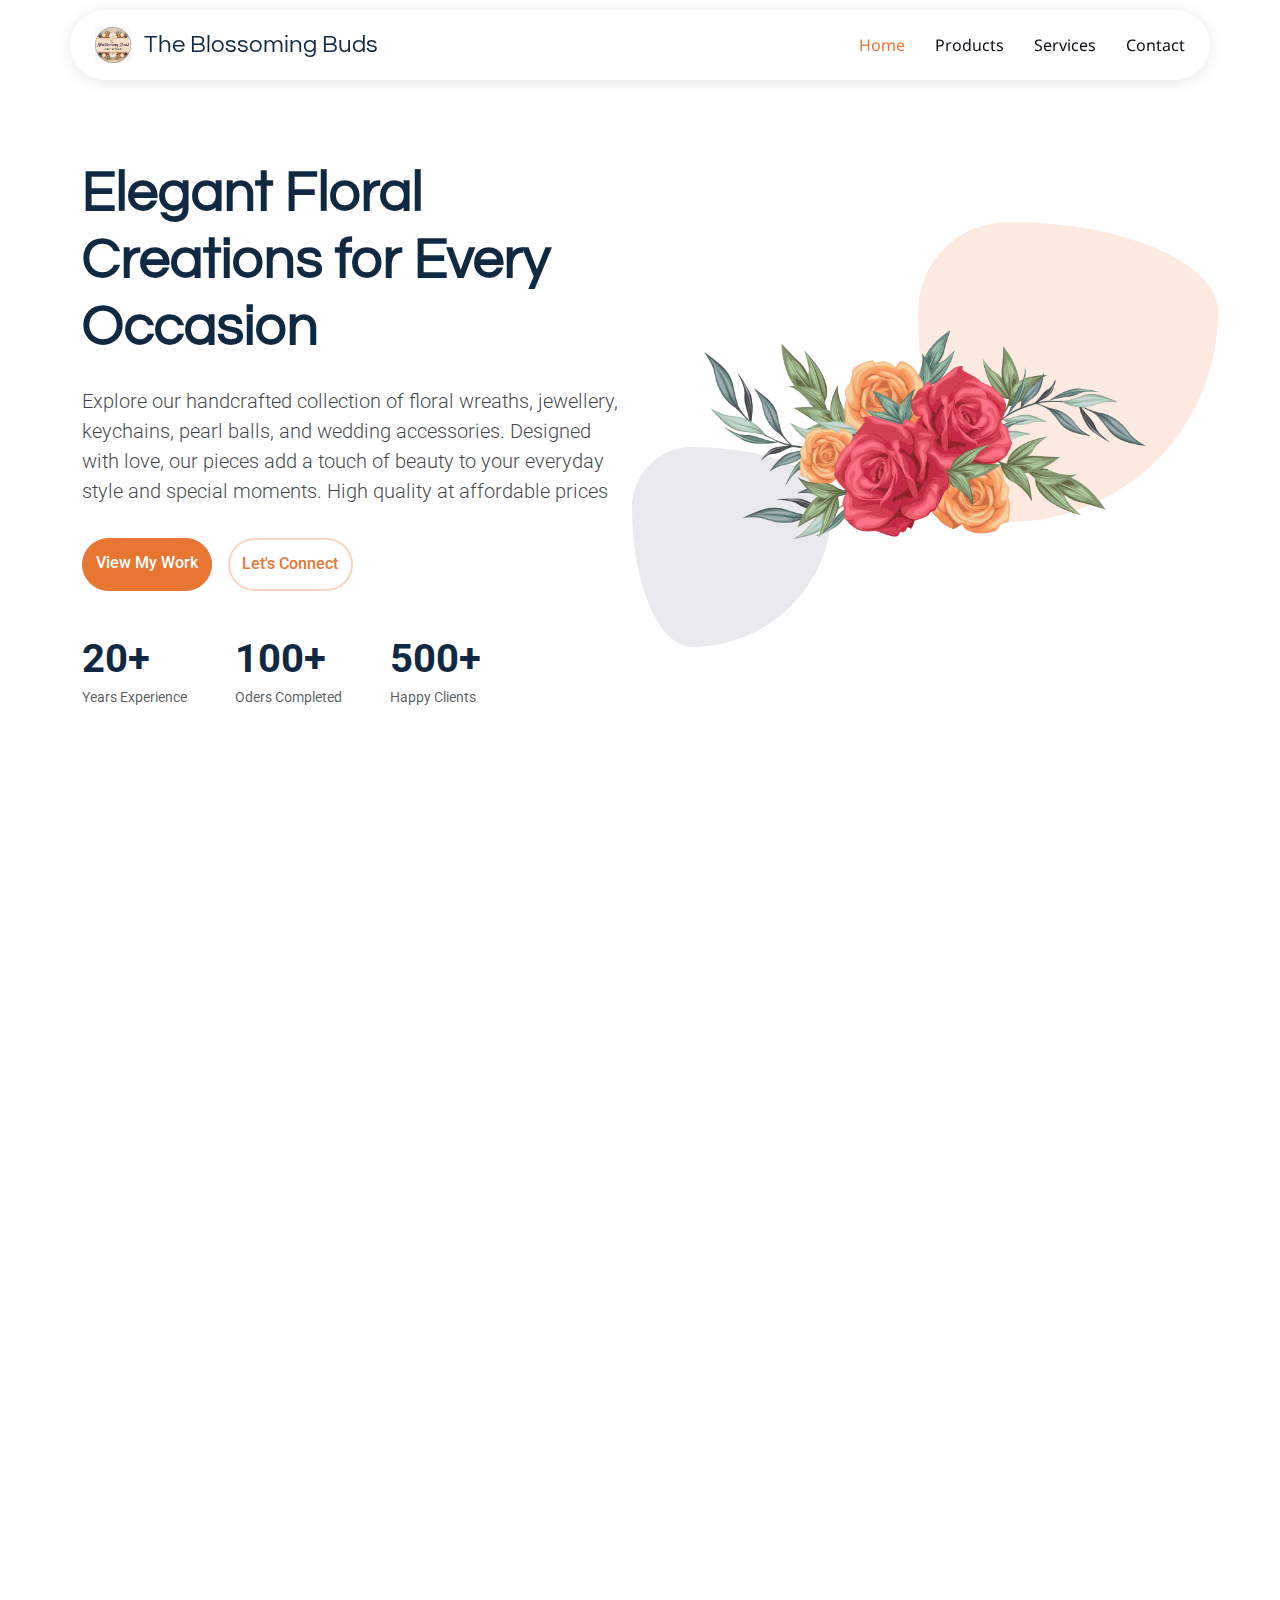
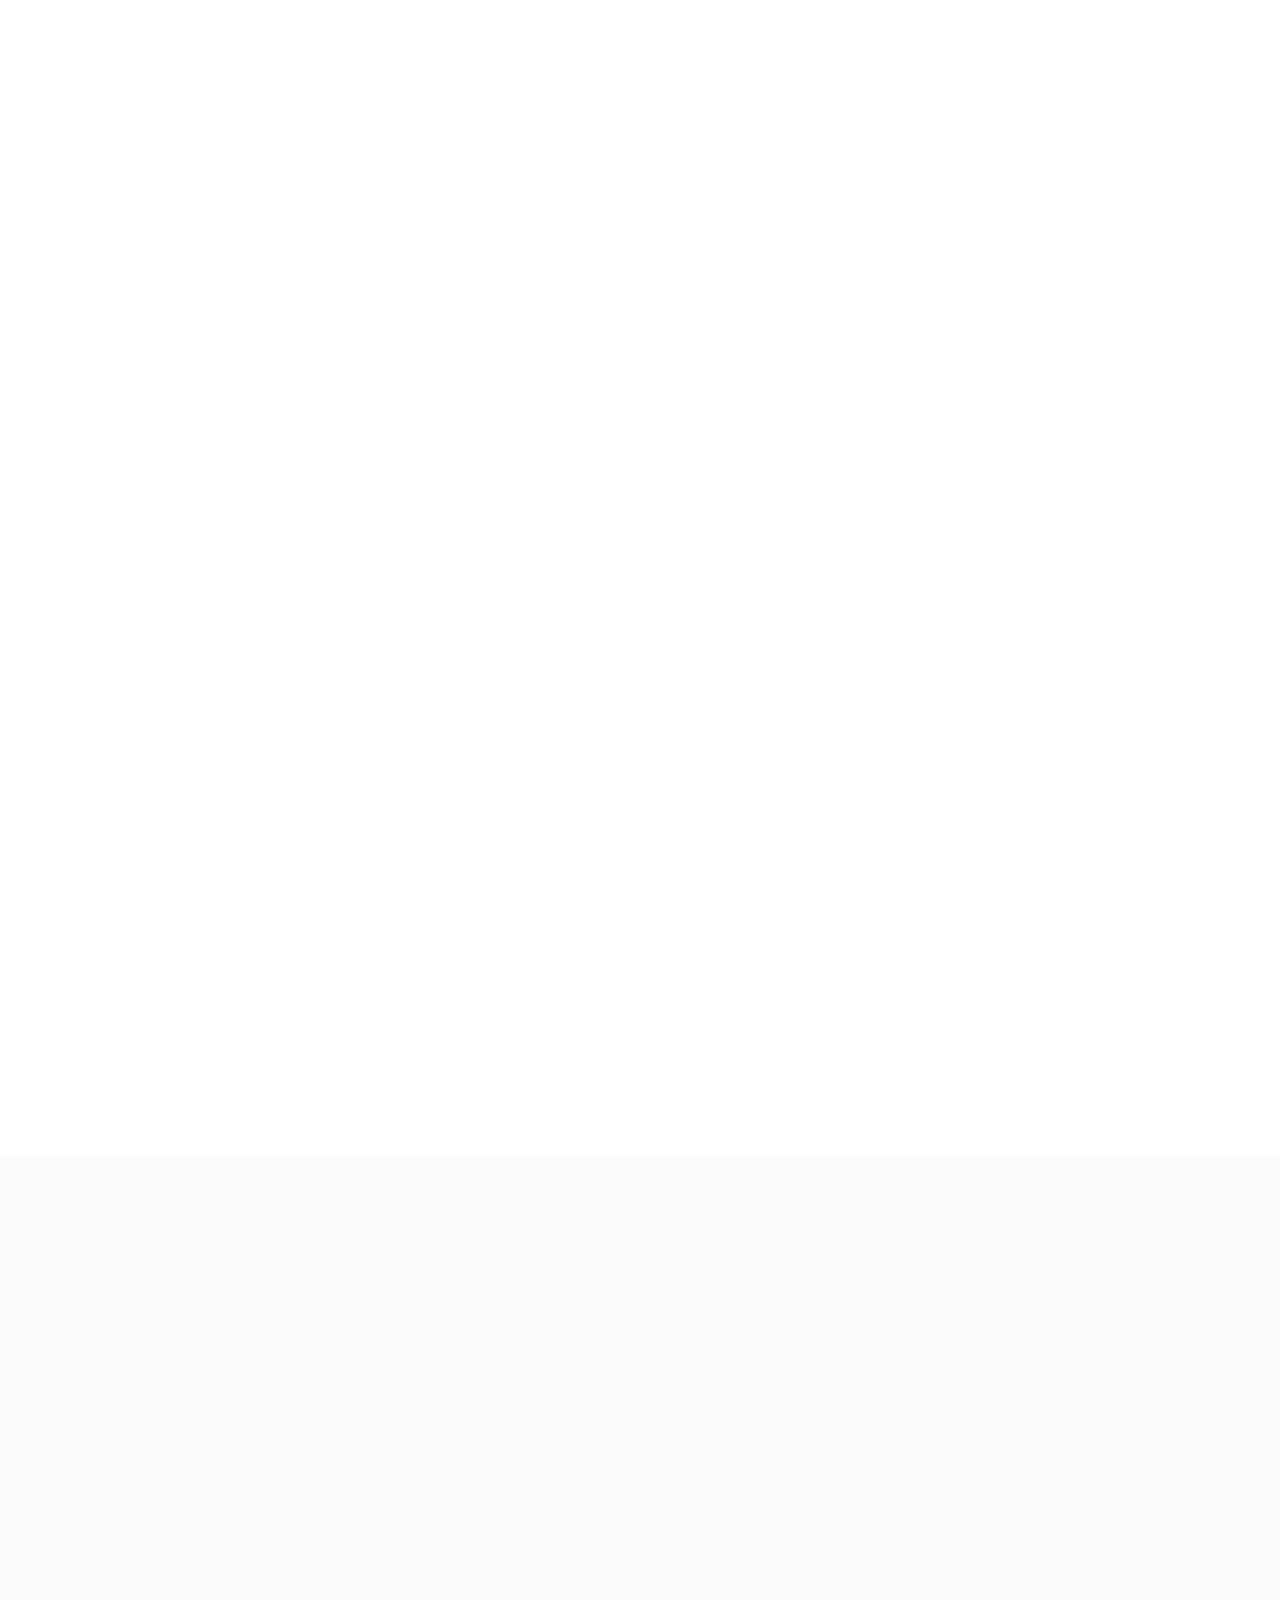
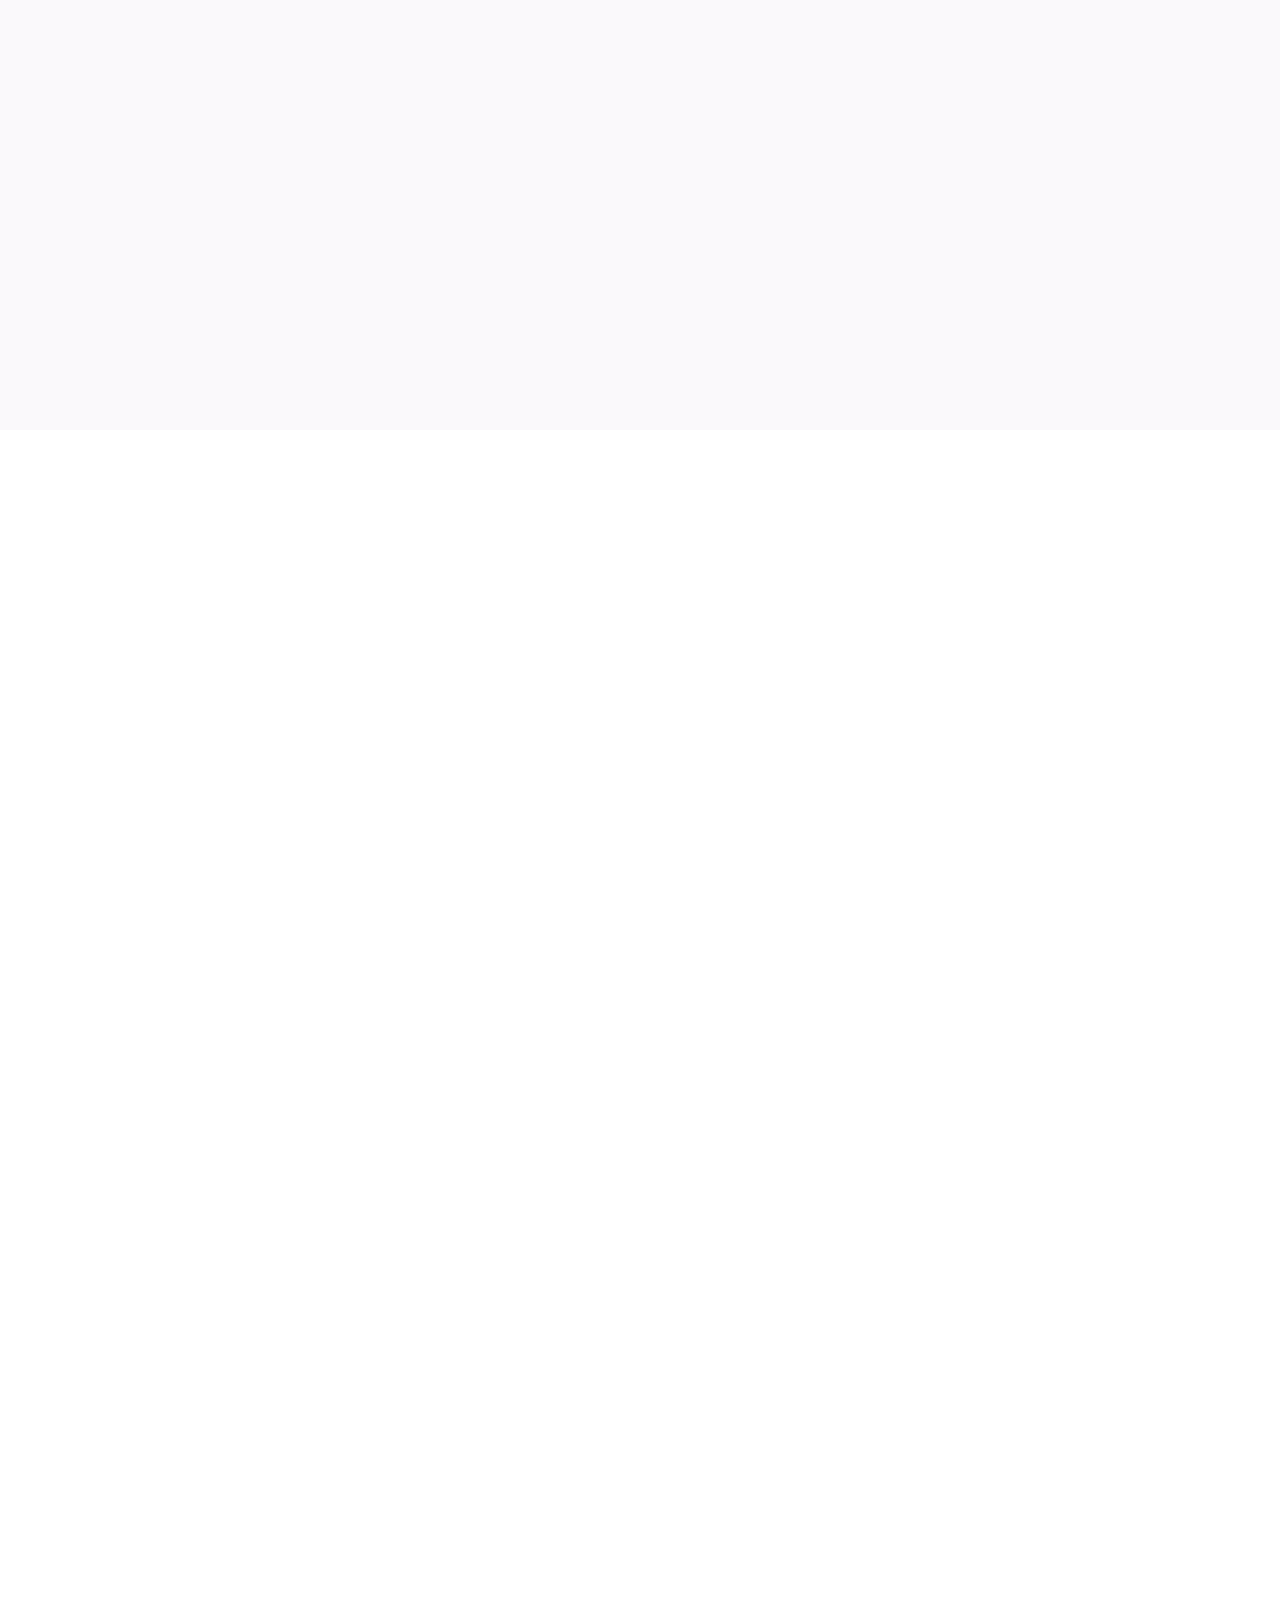
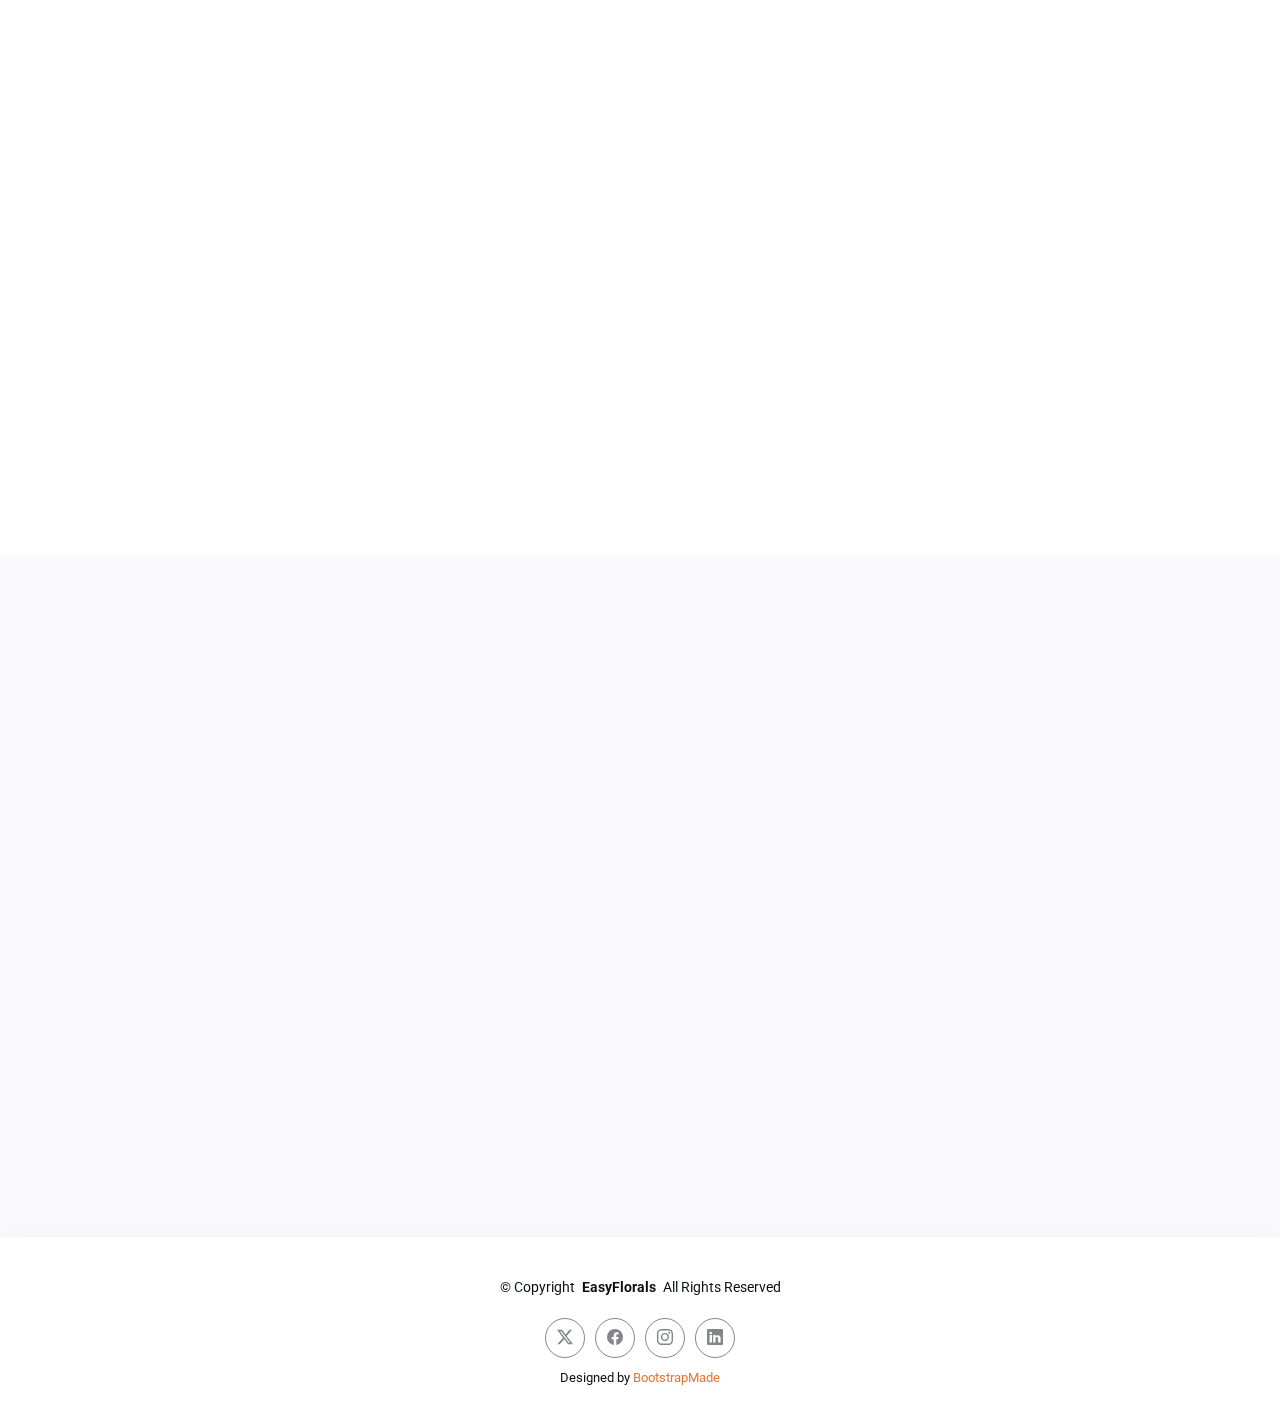
==== commit 295f6c1c: "updated products section" ====
--- a/index.html
+++ b/index.html
@@ -9,7 +9,7 @@
   <meta name="keywords" content="">
 
   <!-- Favicons -->
-  <link href="assets/img/Icon.jpg" rel="icon">
+  <link href="assets/img/Icon.png" rel="icon">
 
   <!-- Fonts -->
   <link href="https://fonts.googleapis.com" rel="preconnect">
@@ -105,7 +105,7 @@
             <path d="M 0,10 C 40,0 60,20 100,10 C 140,0 160,20 200,10" fill="none" stroke="currentColor" stroke-width="2"></path>
           </svg>
         </div>
-        <p>Quis autem vel eum iure reprehenderit qui in ea voluptate velit esse quam nihil molestiae consequatur vel illum qui dolorem</p>
+        <p>Discover a world of everlasting beauty with our artfully designed collection. Each piece is lovingly crafted to add a touch of floral charm to your everyday style and special moments—all at affordable prices.</p>
       </div><!-- End Section Title -->
 
       <div class="container" data-aos="fade-up" data-aos-delay="100">
--- a/assets/css/main.css
+++ b/assets/css/main.css
@@ -12,29 +12,41 @@
 --------------------------------------------------------------*/
 /* Fonts */
 :root {
-  --default-font: "Roboto",  system-ui, -apple-system, "Segoe UI", Roboto, "Helvetica Neue", Arial, "Noto Sans", "Liberation Sans", sans-serif, "Apple Color Emoji", "Segoe UI Emoji", "Segoe UI Symbol", "Noto Color Emoji";
-  --heading-font: "Questrial",  sans-serif;
-  --nav-font: "Noto Sans",  sans-serif;
+  --default-font: "Roboto", system-ui, -apple-system, "Segoe UI", Roboto, "Helvetica Neue", Arial, "Noto Sans", "Liberation Sans", sans-serif, "Apple Color Emoji", "Segoe UI Emoji", "Segoe UI Symbol", "Noto Color Emoji";
+  --heading-font: "Questrial", sans-serif;
+  --nav-font: "Noto Sans", sans-serif;
 }
 
 /* Global Colors - The following color variables are used throughout the website. Updating them here will change the color scheme of the entire website */
-:root { 
-  --background-color: #ffffff; /* Background color for the entire website, including individual sections */
-  --default-color: #0a0f14; /* Default color used for the majority of the text content across the entire website */
-  --heading-color: #0f2943; /* Color for headings, subheadings and title throughout the website */
-  --accent-color: #e87532; /* Accent color that represents your brand on the website. It's used for buttons, links, and other elements that need to stand out */
-  --surface-color: #ffffff; /* The surface color is used as a background of boxed elements within sections, such as cards, icon boxes, or other elements that require a visual separation from the global background. */
-  --contrast-color: #ffffff; /* Contrast color for text, ensuring readability against backgrounds of accent, heading, or default colors. */
+:root {
+  --background-color: #ffffff;
+  /* Background color for the entire website, including individual sections */
+  --default-color: #0a0f14;
+  /* Default color used for the majority of the text content across the entire website */
+  --heading-color: #0f2943;
+  /* Color for headings, subheadings and title throughout the website */
+  --accent-color: #e87532;
+  /* Accent color that represents your brand on the website. It's used for buttons, links, and other elements that need to stand out */
+  --surface-color: #ffffff;
+  /* The surface color is used as a background of boxed elements within sections, such as cards, icon boxes, or other elements that require a visual separation from the global background. */
+  --contrast-color: #ffffff;
+  /* Contrast color for text, ensuring readability against backgrounds of accent, heading, or default colors. */
 }
 
 /* Nav Menu Colors - The following color variables are used specifically for the navigation menu. They are separate from the global colors to allow for more customization options */
 :root {
-  --nav-color: #0a0f14;  /* The default color of the main navmenu links */
-  --nav-hover-color: #e87532; /* Applied to main navmenu links when they are hovered over or active */
-  --nav-mobile-background-color: #ffffff; /* Used as the background color for mobile navigation menu */
-  --nav-dropdown-background-color: #ffffff; /* Used as the background color for dropdown items that appear when hovering over primary navigation items */
-  --nav-dropdown-color: #0a0f14; /* Used for navigation links of the dropdown items in the navigation menu. */
-  --nav-dropdown-hover-color: #e87532; /* Similar to --nav-hover-color, this color is applied to dropdown navigation links when they are hovered over. */
+  --nav-color: #0a0f14;
+  /* The default color of the main navmenu links */
+  --nav-hover-color: #e87532;
+  /* Applied to main navmenu links when they are hovered over or active */
+  --nav-mobile-background-color: #ffffff;
+  /* Used as the background color for mobile navigation menu */
+  --nav-dropdown-background-color: #ffffff;
+  /* Used as the background color for dropdown items that appear when hovering over primary navigation items */
+  --nav-dropdown-color: #0a0f14;
+  /* Used for navigation links of the dropdown items in the navigation menu. */
+  --nav-dropdown-hover-color: #e87532;
+  /* Similar to --nav-hover-color, this color is applied to dropdown navigation links when they are hovered over. */
 }
 
 /* Color Presets - These classes override global colors when applied to any section or element, providing reuse of the sam color scheme. */
@@ -197,6 +209,10 @@
 
   .header .navmenu {
     order: 3;
+  }
+
+  .header .header-container a h1 {
+    font-size: medium;
   }
 }
 
@@ -733,9 +749,11 @@
   0% {
     transform: translateY(0);
   }
+
   50% {
     transform: translateY(-40px);
   }
+
   100% {
     transform: translateY(0);
   }
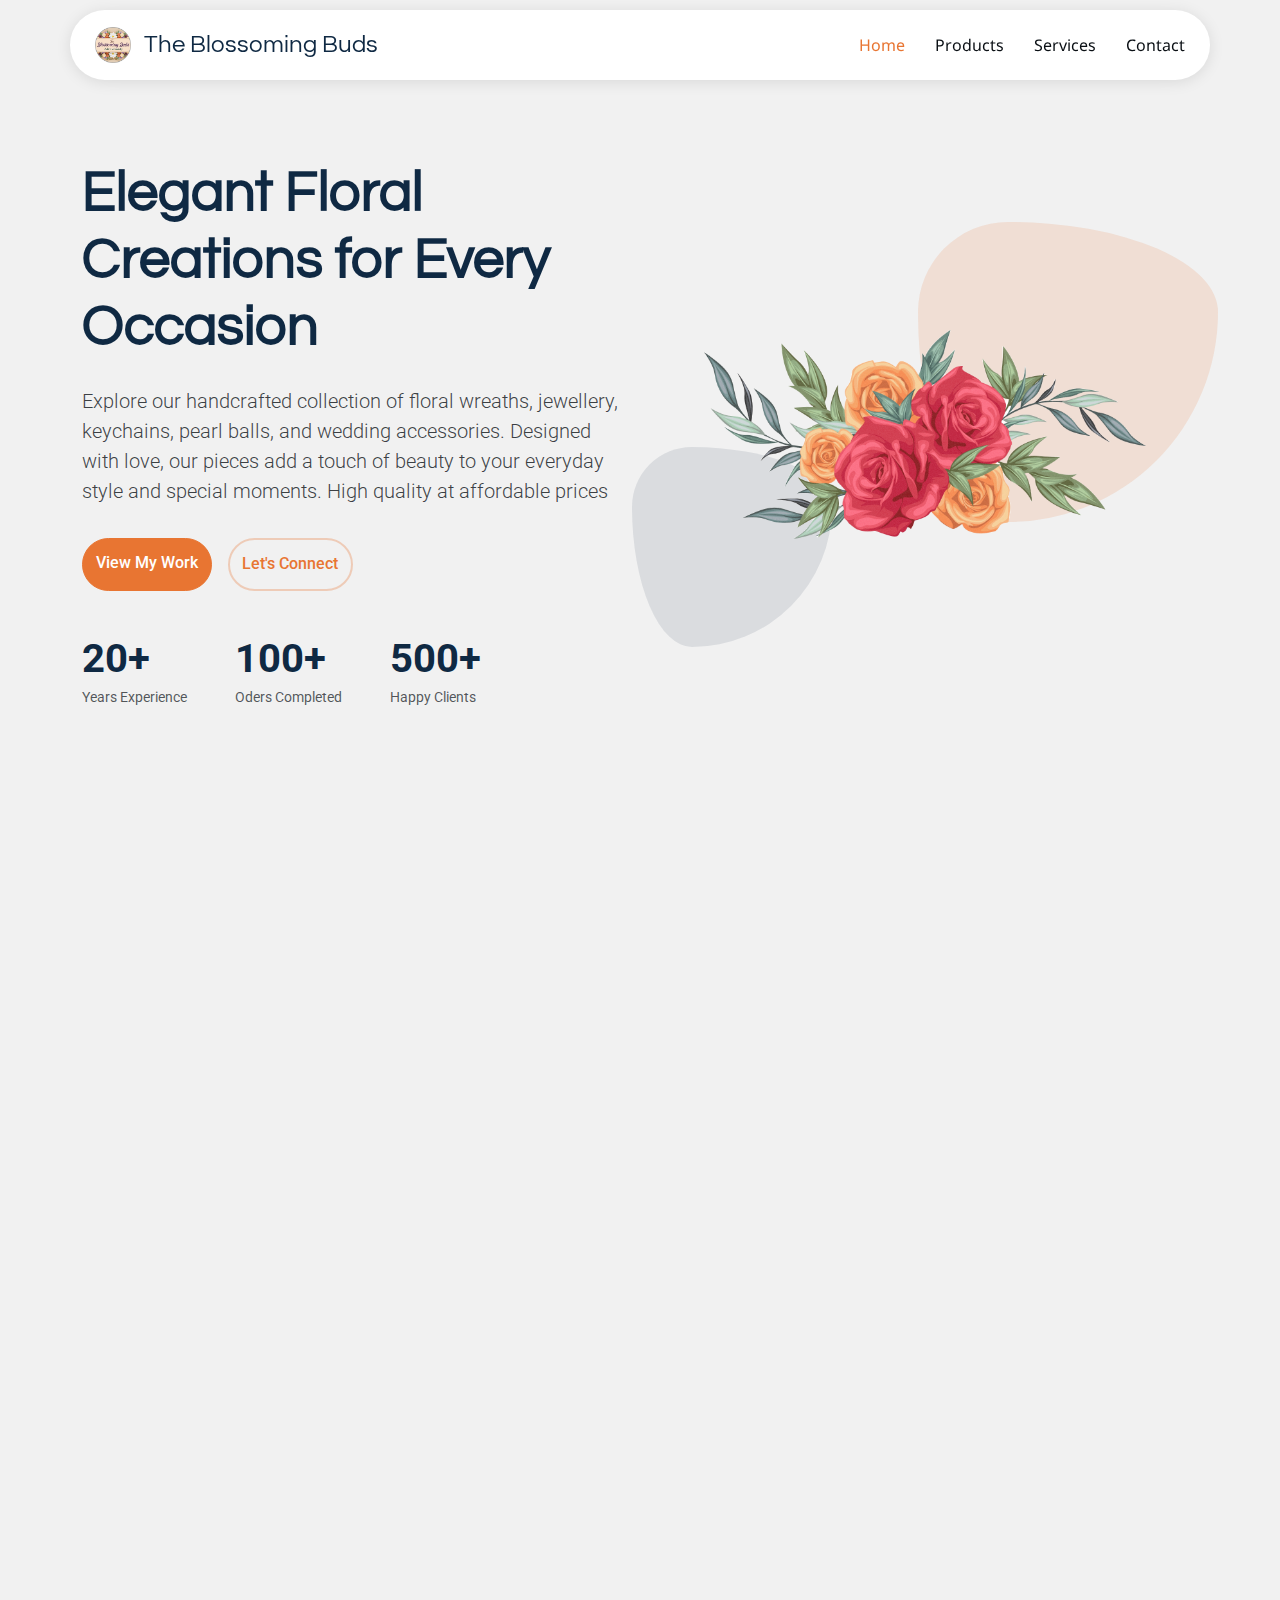
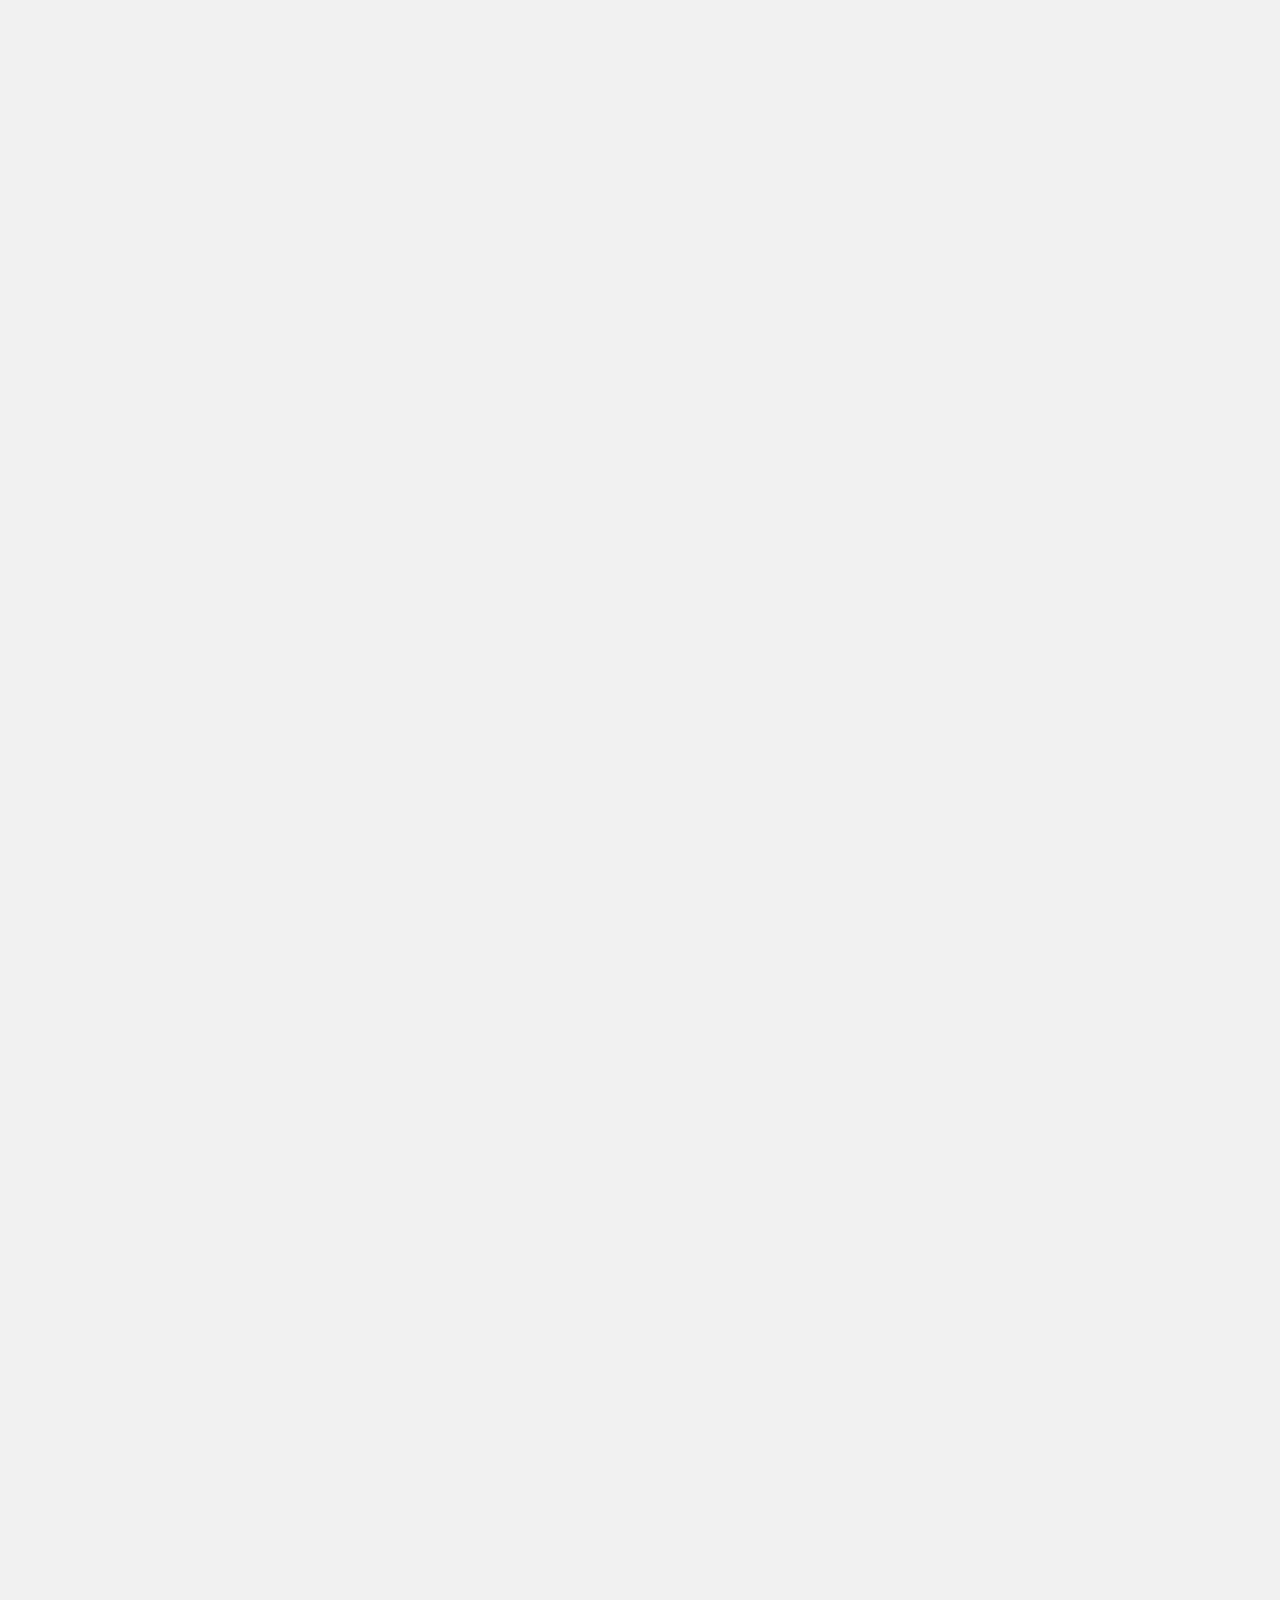
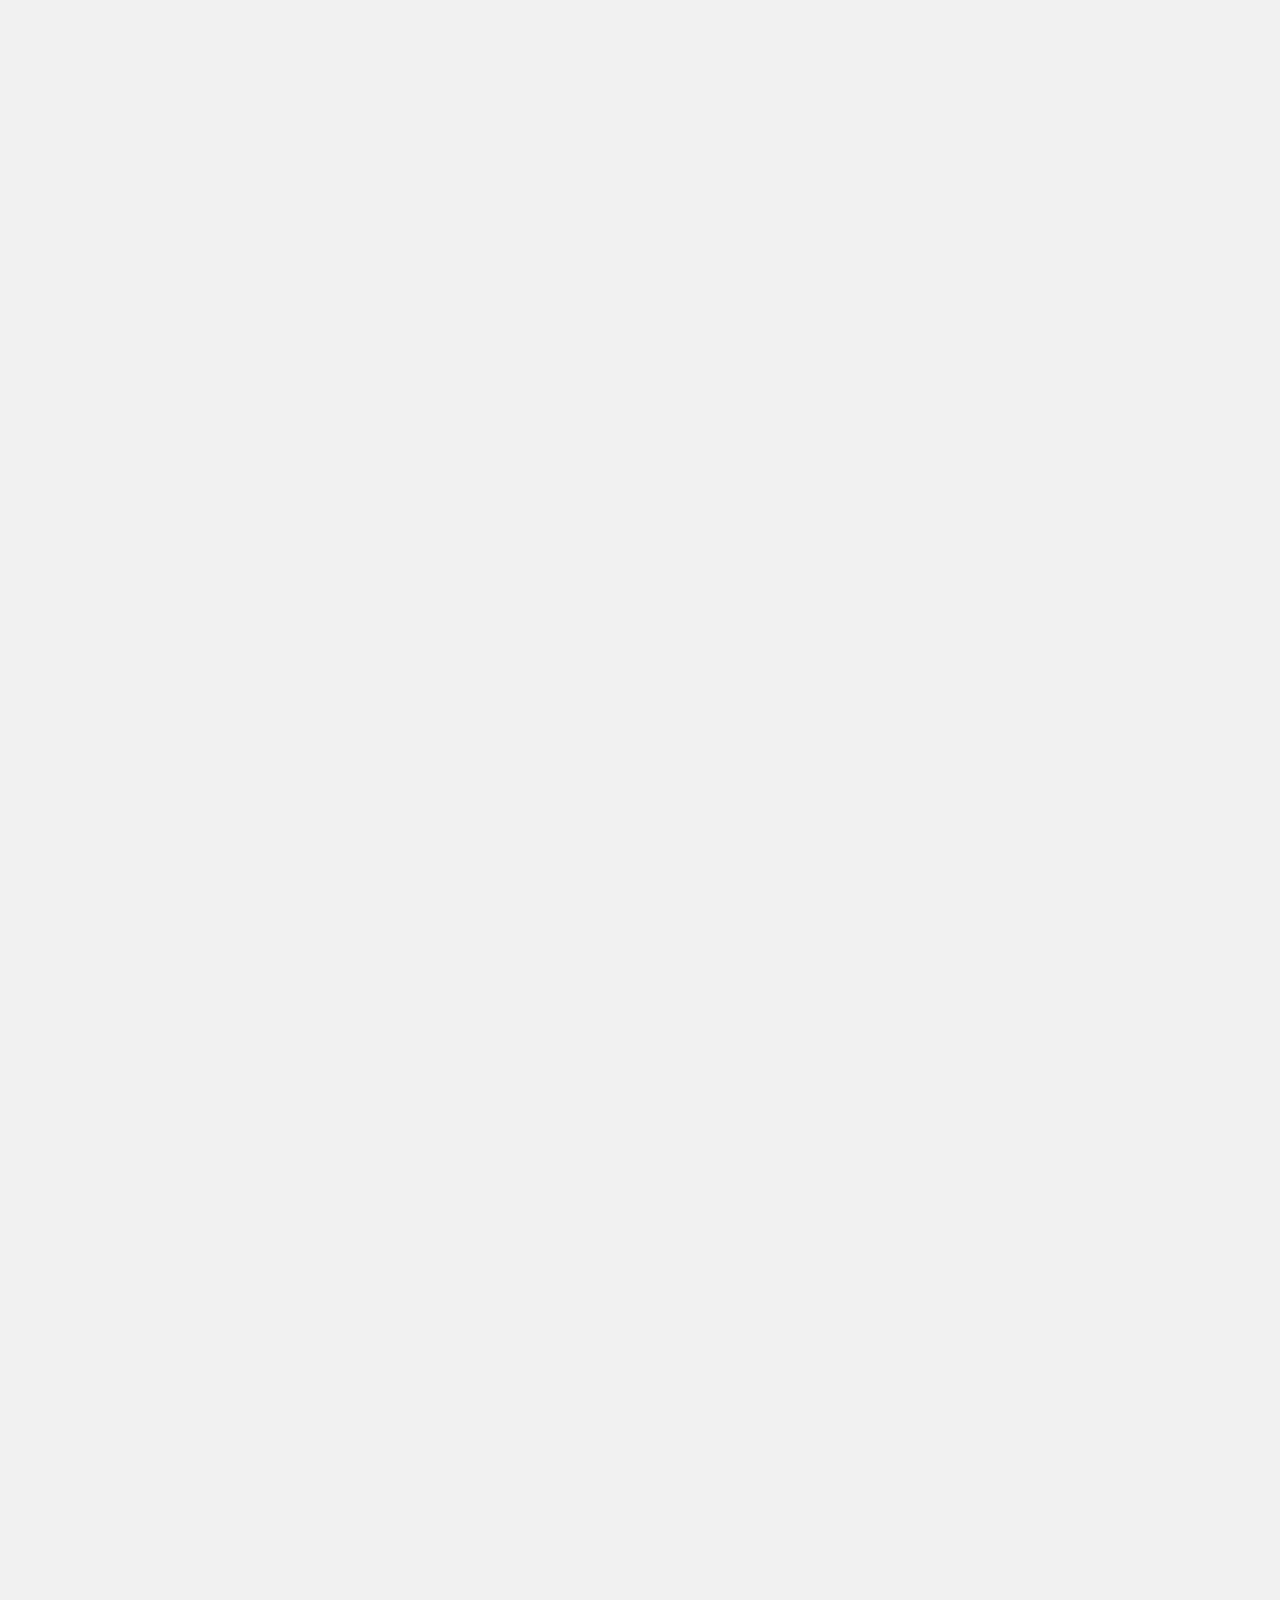
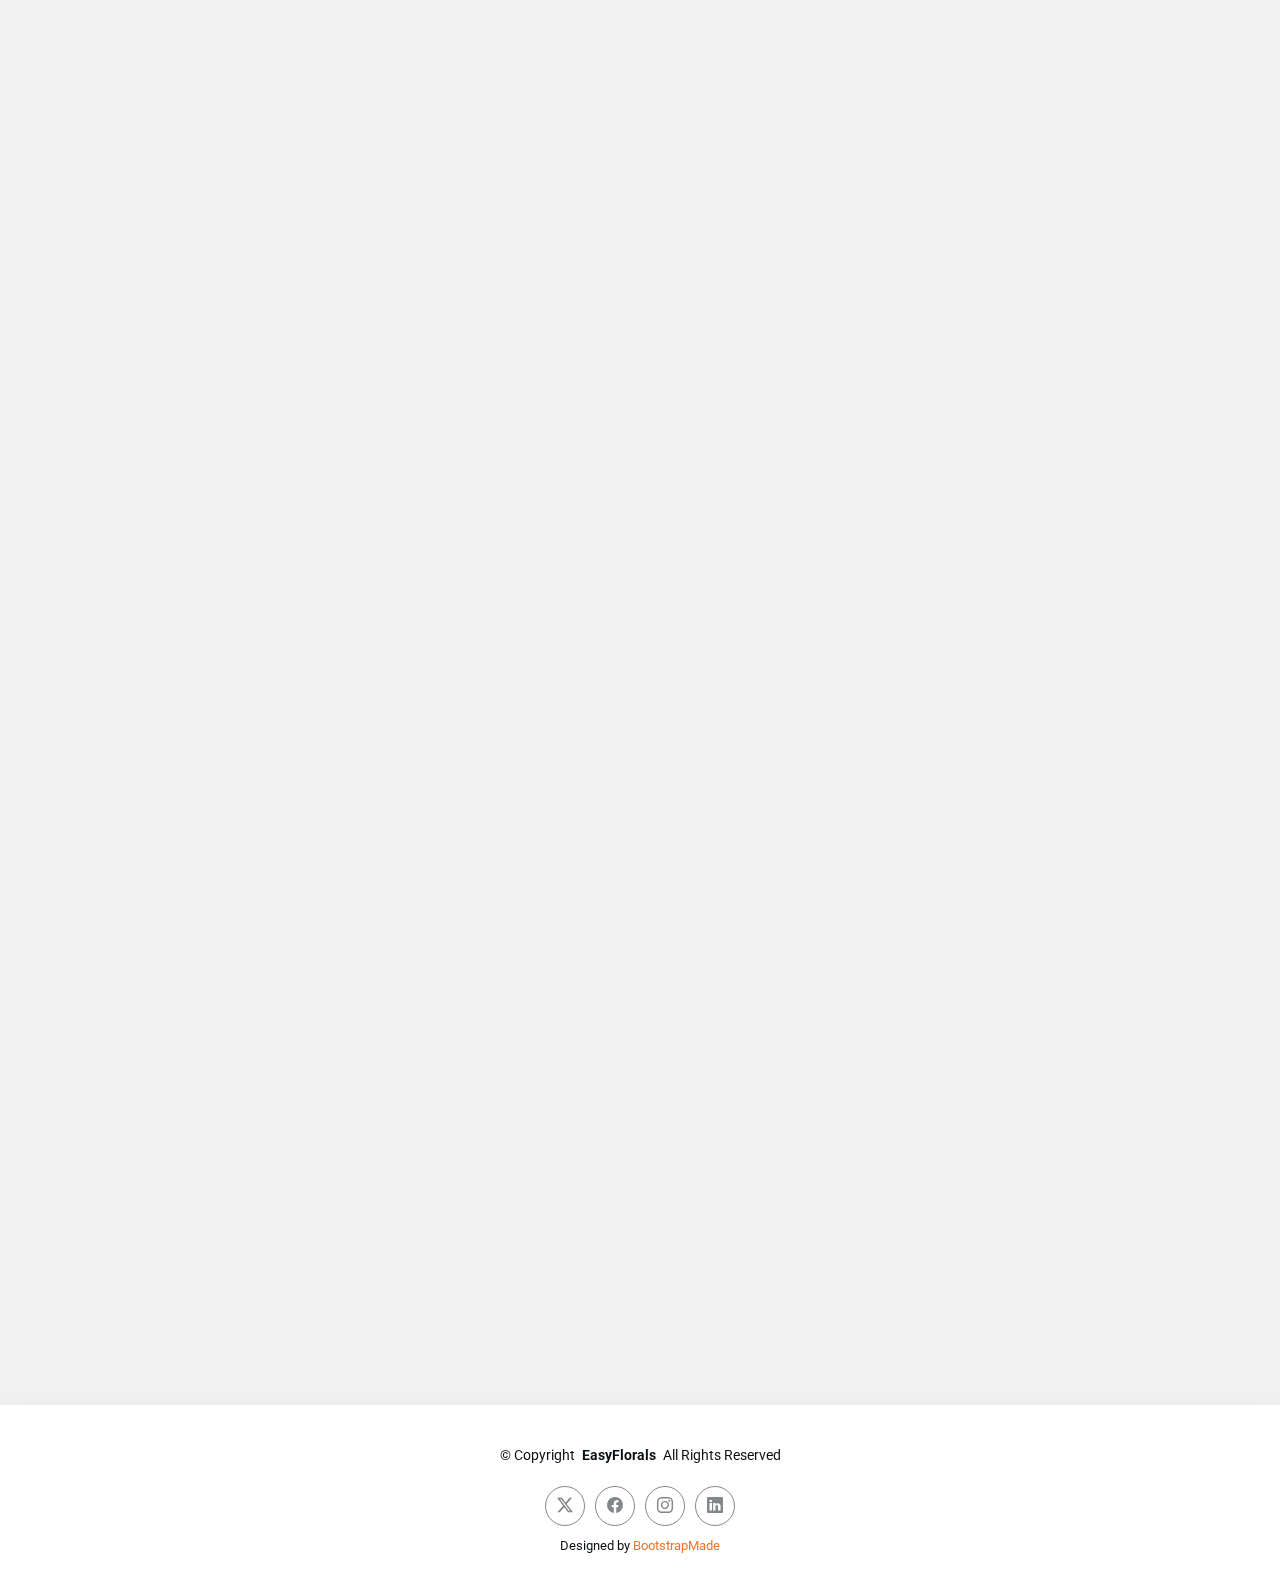
==== commit ed9f3d1b: "products card updated" ====
--- a/index.html
+++ b/index.html
@@ -34,7 +34,7 @@
     <div class="header-container container-fluid container-xl position-relative d-flex align-items-center justify-content-between">
 
       <a href="index.html" class="logo d-flex align-items-center me-auto me-xl-0">
-        <img src="assets/img/Icon.jpg" alt="">
+        <img src="assets/img/Icon.png" alt="">
         <h1 class="sitename">The Blossoming Buds</h1>
       </a>
 
@@ -115,7 +115,7 @@
           <div class="products-filters-container" data-aos="fade-up" data-aos-delay="200">
             <ul class="products-filters isotope-filters">
               <li data-filter="*" class="filter-active">All Work</li>
-              <li data-filter=".filter-web">Flower-Ball</li>
+              <li data-filter=".filter-web">Floral-Jewellery</li>
               <li data-filter=".filter-graphics">Key-Chains</li>
               <li data-filter=".filter-motion">Pearl-Balls</li>
               <li data-filter=".filter-brand">Holiday-Gifts</li>
@@ -127,18 +127,18 @@
             <div class="col-lg-6 col-md-6 products-item isotope-item filter-web">
               <div class="products-card">
                 <div class="products-image">
-                  <img src="assets/img/products/Floral-Crowns-02.jpg" class="img-fluid" alt="" loading="lazy">
+                  <img src="assets/img/products/Floral-Jewellery.jpg" class="img-fluid" alt="" loading="lazy">
                   <div class="products-overlay">
                     <div class="products-actions">
-                      <a href="assets/img/products/Floral-Crowns-02.jpg" class="glightbox preview-link" data-gallery="products-gallery-web"><i class="bi bi-eye"></i></a>
+                      <a href="assets/img/products/Floral-Jewellery-01.jpg" class="glightbox preview-link" data-gallery="products-gallery-web"><i class="bi bi-eye"></i></a>
                       <a href="products-details.html" class="details-link"><i class="bi bi-arrow-right"></i></a>
                     </div>
                   </div>
                 </div>
                 <div class="products-content">
-                  <span class="category">Web Design</span>
-                  <h3>Modern Dashboard Interface</h3>
-                  <p>Maecenas faucibus mollis interdum sed posuere consectetur est at lobortis.</p>
+                  <span class="category">Floral Crowns</span>
+                  <h3>Eternal Blooms for Your Special Moments</h3>
+                  <p>Handcrafted with delicate artificial flowers and lush greenery, this floral crown adds a touch of whimsy and romance to any occasion. Perfect for weddings, festivals, photoshoots, or simply embracing your inner bohemian spirit.</p>
                 </div>
               </div>
             </div><!-- End products Item -->
@@ -155,9 +155,9 @@
                   </div>
                 </div>
                 <div class="products-content">
-                  <span class="category">Graphics</span>
-                  <h3>Creative Brand Identity</h3>
-                  <p>Vestibulum id ligula porta felis euismod semper at vulputate.</p>
+                  <span class="category">Floral Keychain</span>
+                  <h3>A Little Touch of Blooms</h3>
+                  <p>Brighten your everyday carry with our charming floral keychain! Handcrafted with delicate artificial flowers and durable materials, this piece adds a pop of nature-inspired beauty to your keys, bags, or zippers.</p>
                 </div>
               </div>
             </div><!-- End products Item -->
@@ -174,9 +174,9 @@
                   </div>
                 </div>
                 <div class="products-content">
-                  <span class="category">Motion</span>
-                  <h3>Product Animation Reel</h3>
-                  <p>Donec ullamcorper nulla non metus auctor fringilla dapibus.</p>
+                  <span class="category">Pearl Ball Decor</span>
+                  <h3>Elegant Floral Accents</h3>
+                  <p>Add a touch of timeless sophistication with our handcrafted pearl ball decor! Each piece combines lustrous pearls with delicate artificial florals, creating stunning accents for weddings, home décor, or special occasions.</p>
                 </div>
               </div>
             </div><!-- End products Item -->
@@ -193,9 +193,9 @@
                   </div>
                 </div>
                 <div class="products-content">
-                  <span class="category">Branding</span>
-                  <h3>Luxury Brand Package</h3>
-                  <p>Aenean lacinia bibendum nulla sed consectetur elit.</p>
+                  <span class="category">Holiday Floral Gifts</span>
+                  <h3>Festive & Everlasting Cheer!</h3>
+                  <p>Celebrate the season with our enchanting holiday-themed floral creations! Handcrafted with winter blooms, pine accents, and a sprinkle of festive magic, these arrangements bring cozy charm to your décor or make unforgettable gifts.</p>
                 </div>
               </div>
             </div><!-- End products Item -->
@@ -212,9 +212,9 @@
                   </div>
                 </div>
                 <div class="products-content">
-                  <span class="category">Web Design</span>
-                  <h3>E-commerce Platform</h3>
-                  <p>Nullam id dolor id nibh ultricies vehicula ut id elit.</p>
+                  <span class="category">Floral-Jewellery</span>
+                  <h3>Wearable Blooms for Every Occasion</h3>
+                  <p>Adorn yourself with nature’s eternal beauty! Our handcrafted floral jewellery blends delicate artificial blooms with elegant designs, creating lightweight, hypoallergenic pieces that never wilt. Perfect for adding a romantic touch to any outfit.</p>
                 </div>
               </div>
             </div><!-- End products Item -->
@@ -231,9 +231,9 @@
                   </div>
                 </div>
                 <div class="products-content">
-                  <span class="category">Graphics</span>
-                  <h3>Digital Art Collection</h3>
-                  <p>Cras mattis consectetur purus sit amet fermentum.</p>
+                  <span class="category">Floral Keychain</span>
+                  <h3>Little Blooms for Your Everyday Carry</h3>
+                  <p>Never lose your keys in style! Our handcrafted floral keychains combine durable materials with delicate artificial blooms, creating cheerful accents for your keys, bags, or backpacks.</p>
                 </div>
               </div>
             </div><!-- End products Item -->
--- a/assets/css/main.css
+++ b/assets/css/main.css
@@ -74,7 +74,7 @@
 --------------------------------------------------------------*/
 body {
   color: var(--default-color);
-  background-color: var(--background-color);
+  background-color: #f1f1f1;
   font-family: var(--default-font);
 }
 
@@ -162,7 +162,7 @@
 }
 
 .header .header-container {
-  background: var(--surface-color);
+  background: #fff;
   border-radius: 50px;
   padding: 5px 25px;
   margin-top: 10px;
@@ -187,7 +187,7 @@
 }
 
 .header .navmenu {
-  background-color: var(--surface-color);
+  background-color: #fff;
   border-radius: 50px;
 }
 
@@ -574,7 +574,7 @@
 section,
 .section {
   color: var(--default-color);
-  background-color: var(--background-color);
+  background-color: #f1f1f1;
   padding: 60px 0;
   scroll-margin-top: 90px;
   overflow: clip;
@@ -856,7 +856,7 @@
   cursor: pointer;
   border-radius: 30px;
   background-color: color-mix(in srgb, var(--surface-color), transparent 50%);
-  color: var(--default-color);
+  color: var(--heading-color);
   transition: all 0.3s ease-in-out;
 }
 
@@ -931,7 +931,7 @@
 .products .products-card .products-overlay .products-actions a {
   width: 45px;
   height: 45px;
-  background-color: var(--surface-color);
+  background-color: #f1f1f1;
   border-radius: 50%;
   display: flex;
   align-items: center;
@@ -943,11 +943,12 @@
 
 .products .products-card .products-overlay .products-actions a:hover {
   background-color: var(--accent-color);
-  color: var(--contrast-color);
+  color: #f1f1f1;
   transform: scale(1.1);
 }
 
 .products .products-card .products-content {
+  background-color: #FBFBFB;
   padding: 25px;
 }
 
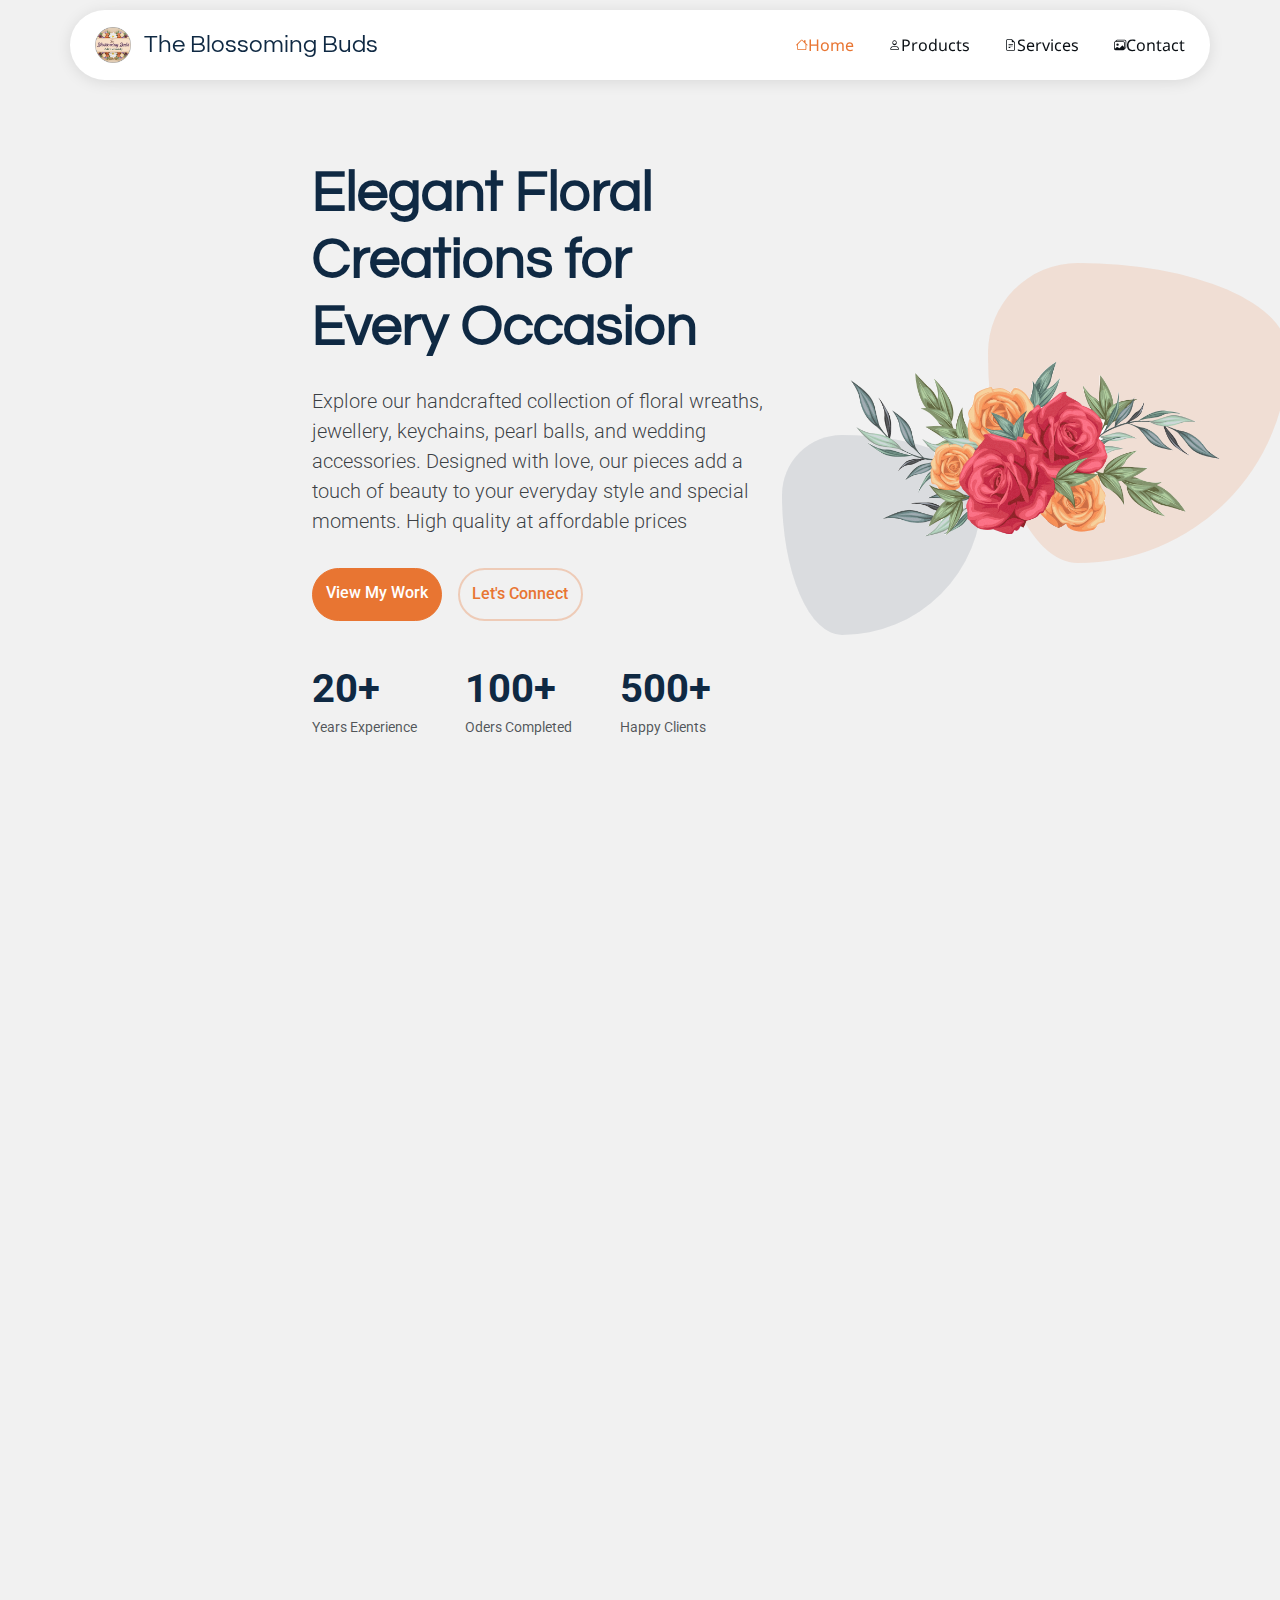
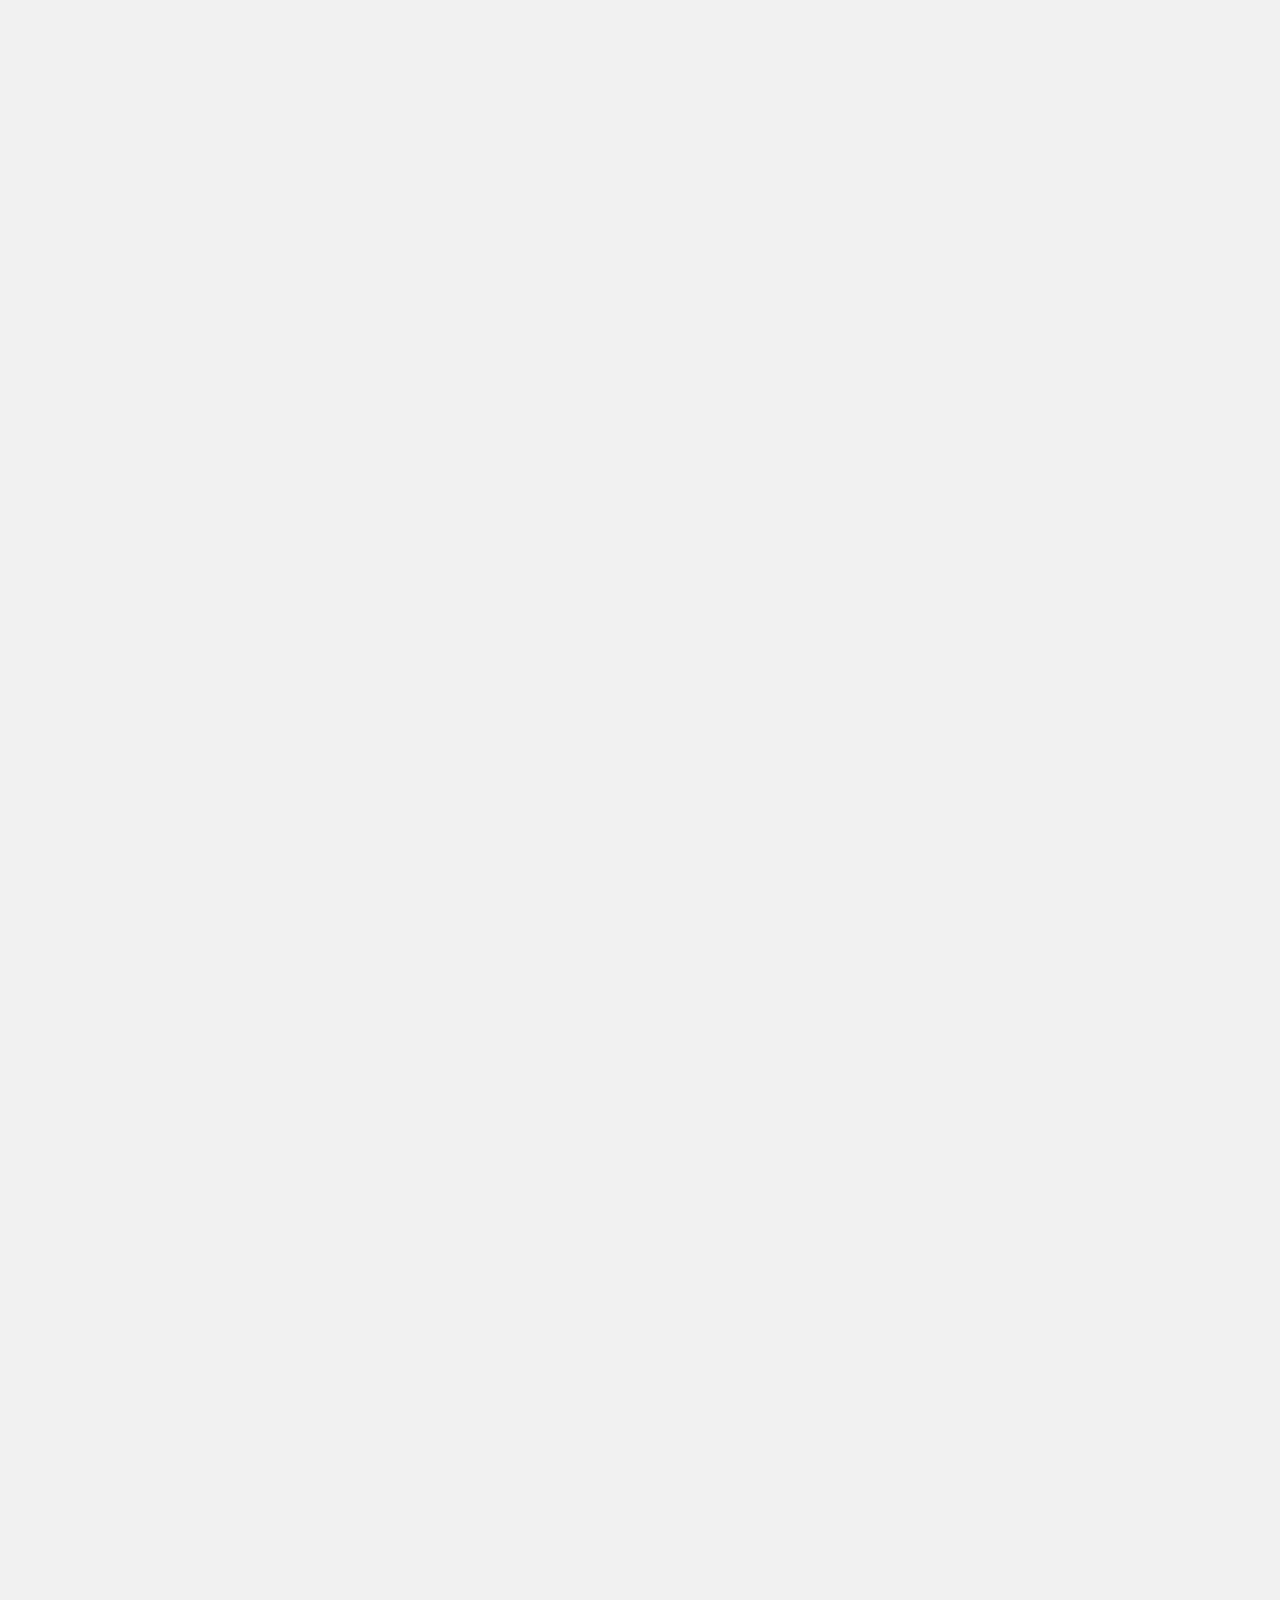
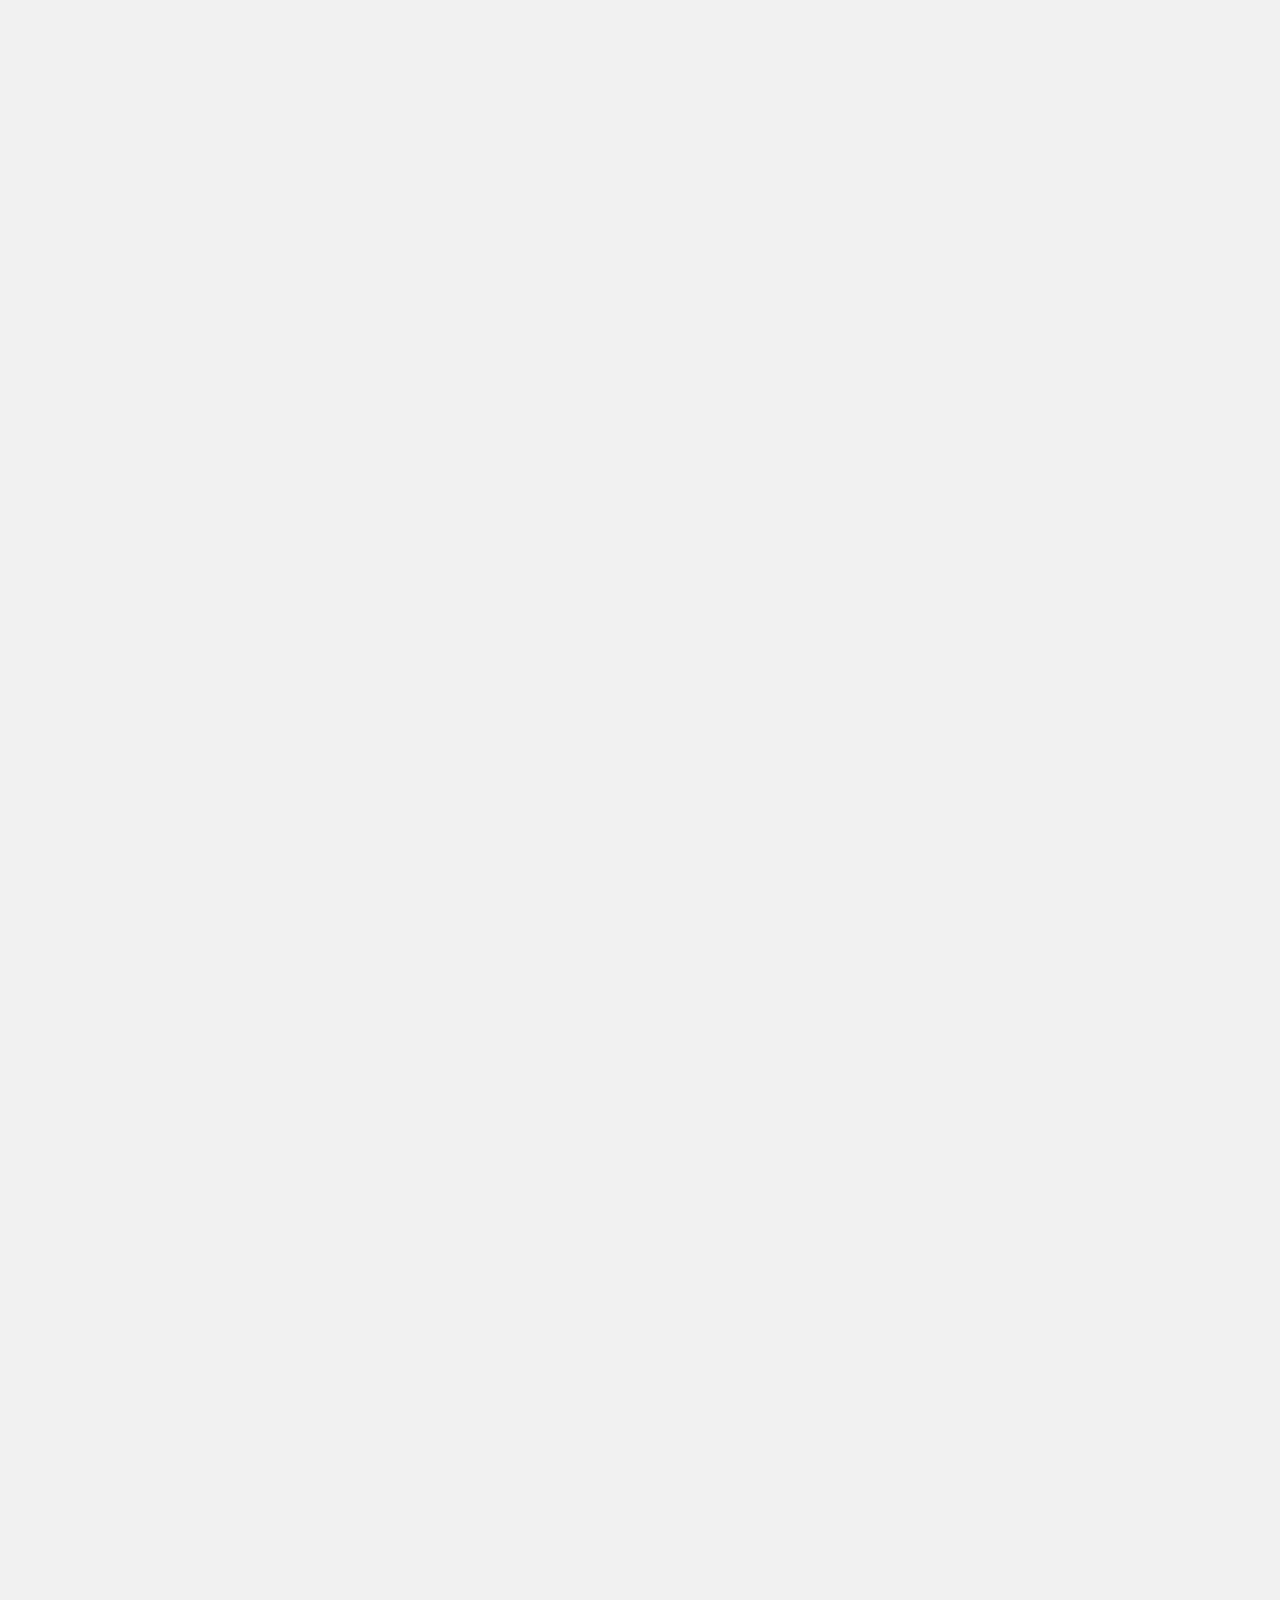
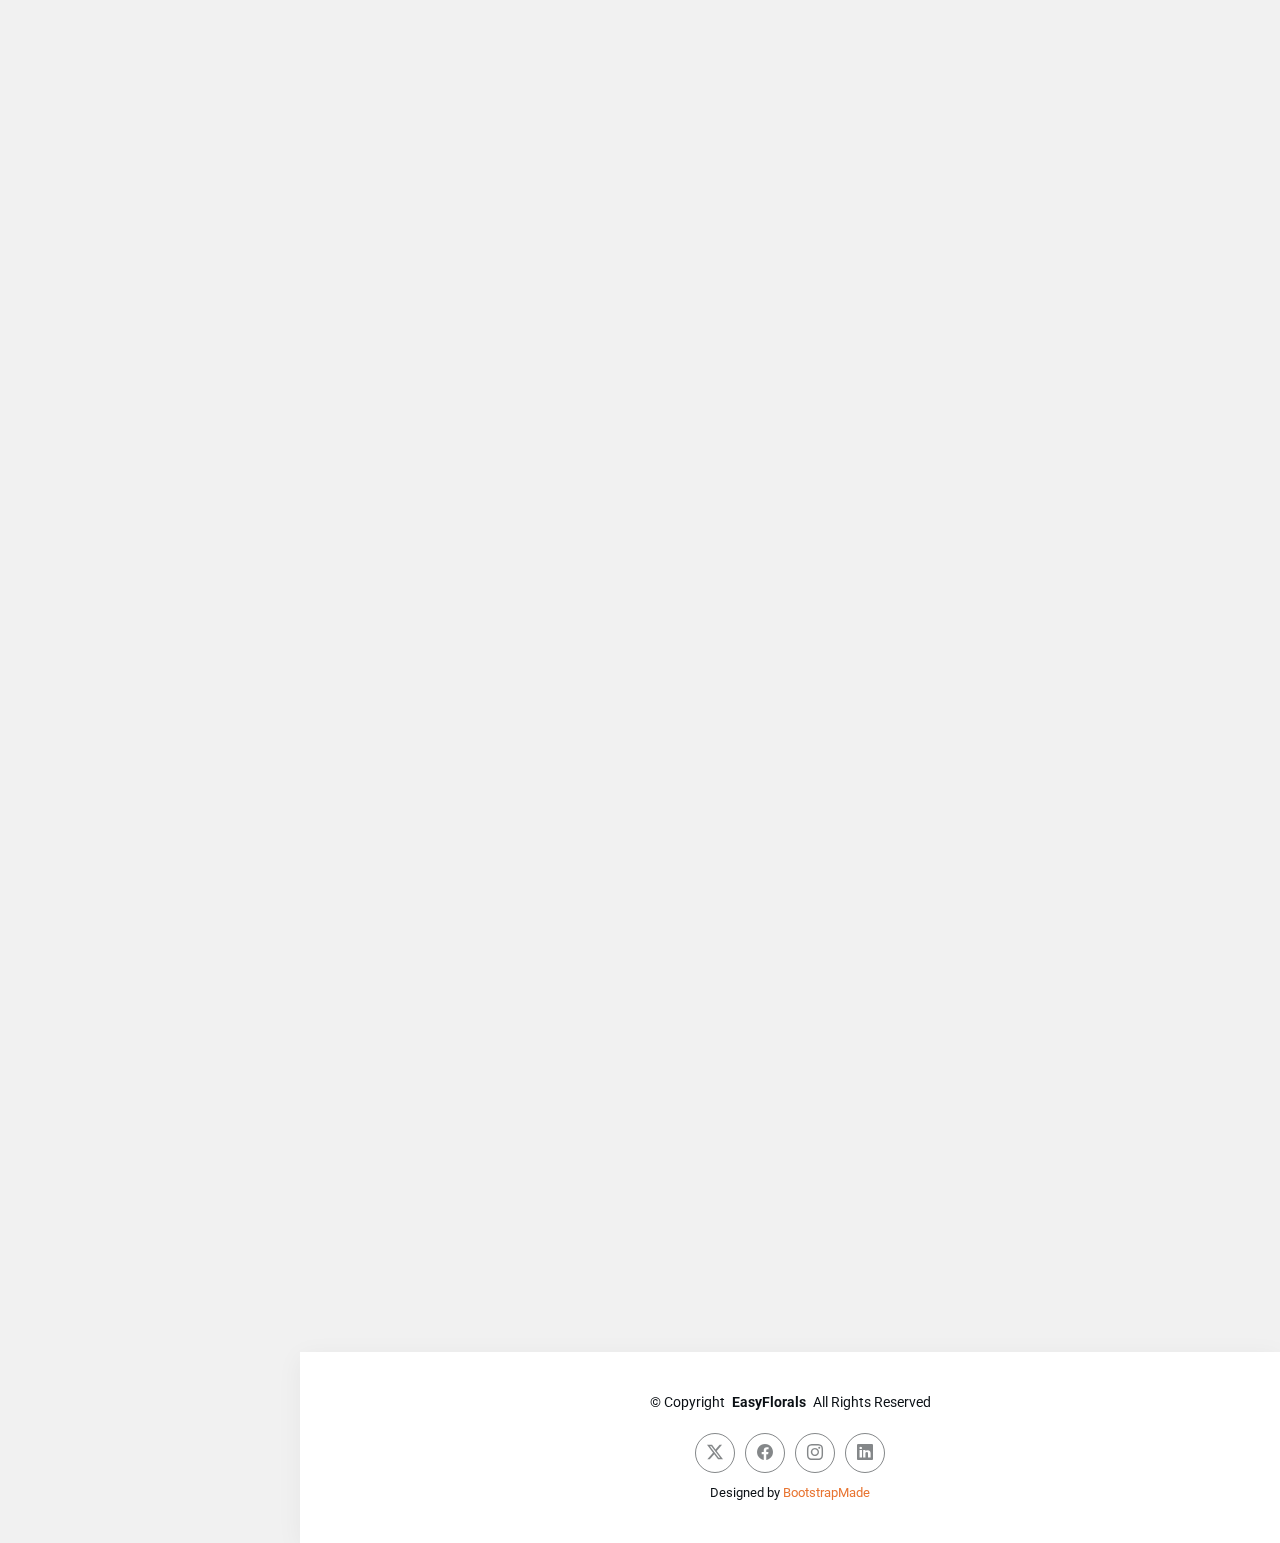
==== commit 82949427: "navmenu style updated" ====
--- a/index.html
+++ b/index.html
@@ -14,7 +14,9 @@
   <!-- Fonts -->
   <link href="https://fonts.googleapis.com" rel="preconnect">
   <link href="https://fonts.gstatic.com" rel="preconnect" crossorigin>
-  <link href="https://fonts.googleapis.com/css2?family=Roboto:ital,wght@0,100;0,300;0,400;0,500;0,700;0,900;1,100;1,300;1,400;1,500;1,700;1,900&family=Noto+Sans:ital,wght@0,100;0,200;0,300;0,400;0,500;0,600;0,700;0,800;0,900;1,100;1,200;1,300;1,400;1,500;1,600;1,700;1,800;1,900&family=Questrial:wght@400&display=swap" rel="stylesheet">
+  <link
+    href="https://fonts.googleapis.com/css2?family=Roboto:ital,wght@0,100;0,300;0,400;0,500;0,700;0,900;1,100;1,300;1,400;1,500;1,700;1,900&family=Noto+Sans:ital,wght@0,100;0,200;0,300;0,400;0,500;0,600;0,700;0,800;0,900;1,100;1,200;1,300;1,400;1,500;1,600;1,700;1,800;1,900&family=Questrial:wght@400&display=swap"
+    rel="stylesheet">
 
   <!-- Vendor CSS Files -->
   <link href="assets/vendor/bootstrap/css/bootstrap.min.css" rel="stylesheet">
@@ -31,7 +33,8 @@
 <body class="index-page">
 
   <header id="header" class="header d-flex align-items-center sticky-top">
-    <div class="header-container container-fluid container-xl position-relative d-flex align-items-center justify-content-between">
+    <div
+      class="header-container container-fluid container-xl position-relative d-flex align-items-center justify-content-between">
 
       <a href="index.html" class="logo d-flex align-items-center me-auto me-xl-0">
         <img src="assets/img/Icon.png" alt="">
@@ -40,12 +43,13 @@
 
       <nav id="navmenu" class="navmenu">
         <ul>
-          <li><a href="#hero" class="active">Home</a></li>
-          <li><a href="#products">Products</a></li>
-          <li><a href="#services">Services</a></li>
-          <li><a href="#contact">Contact</a></li>
+          <li><a href="#hero" class="active"><i class="bi bi-house navicon"></i>Home</a></li>
+          <li><a href="#products"><i class="bi bi-person navicon"></i> Products</a></li>
+          <li><a href="#services"><i class="bi bi-file-earmark-text navicon"></i> Services</a></li>
+          <li><a href="#contact"><i class="bi bi-images navicon"></i> Contact</a></li>
         </ul>
         <i class="mobile-nav-toggle d-xl-none bi bi-list"></i>
+
       </nav>
 
     </div>
@@ -61,7 +65,9 @@
         <div class="row align-items-center content">
           <div class="col-lg-6" data-aos="fade-up" data-aos-delay="200">
             <h2>Elegant Floral Creations for Every Occasion</h2>
-            <p class="lead">Explore our handcrafted collection of floral wreaths, jewellery, keychains, pearl balls, and wedding accessories. Designed with love, our pieces add a touch of beauty to your everyday style and special moments. High quality at affordable prices</p>
+            <p class="lead">Explore our handcrafted collection of floral wreaths, jewellery, keychains, pearl balls, and
+              wedding accessories. Designed with love, our pieces add a touch of beauty to your everyday style and
+              special moments. High quality at affordable prices</p>
             <div class="cta-buttons" data-aos="fade-up" data-aos-delay="300">
               <a href="#products" class="btn btn-primary">View My Work</a>
               <a href="#contact" class="btn btn-outline">Let's Connect</a>
@@ -83,7 +89,8 @@
           </div>
           <div class="col-lg-6">
             <div class="hero-image">
-              <img src="assets/img/profile/3227805.png" alt="products Hero Image" class="img-fluid" data-aos="zoom-out" data-aos-delay="300">
+              <img src="assets/img/profile/3227805.png" alt="products Hero Image" class="img-fluid" data-aos="zoom-out"
+                data-aos-delay="300">
               <div class="shape-1"></div>
               <div class="shape-2"></div>
             </div>
@@ -102,10 +109,12 @@
         <h2>Products</h2>
         <div class="title-shape">
           <svg viewBox="0 0 200 20" xmlns="http://www.w3.org/2000/svg">
-            <path d="M 0,10 C 40,0 60,20 100,10 C 140,0 160,20 200,10" fill="none" stroke="currentColor" stroke-width="2"></path>
+            <path d="M 0,10 C 40,0 60,20 100,10 C 140,0 160,20 200,10" fill="none" stroke="currentColor"
+              stroke-width="2"></path>
           </svg>
         </div>
-        <p>Discover a world of everlasting beauty with our artfully designed collection. Each piece is lovingly crafted to add a touch of floral charm to your everyday style and special moments—all at affordable prices.</p>
+        <p>Discover a world of everlasting beauty with our artfully designed collection. Each piece is lovingly crafted
+          to add a touch of floral charm to your everyday style and special moments—all at affordable prices.</p>
       </div><!-- End Section Title -->
 
       <div class="container" data-aos="fade-up" data-aos-delay="100">
@@ -130,7 +139,8 @@
                   <img src="assets/img/products/Floral-Jewellery.jpg" class="img-fluid" alt="" loading="lazy">
                   <div class="products-overlay">
                     <div class="products-actions">
-                      <a href="assets/img/products/Floral-Jewellery-01.jpg" class="glightbox preview-link" data-gallery="products-gallery-web"><i class="bi bi-eye"></i></a>
+                      <a href="assets/img/products/Floral-Jewellery-01.jpg" class="glightbox preview-link"
+                        data-gallery="products-gallery-web"><i class="bi bi-eye"></i></a>
                       <a href="products-details.html" class="details-link"><i class="bi bi-arrow-right"></i></a>
                     </div>
                   </div>
@@ -138,7 +148,9 @@
                 <div class="products-content">
                   <span class="category">Floral Crowns</span>
                   <h3>Eternal Blooms for Your Special Moments</h3>
-                  <p>Handcrafted with delicate artificial flowers and lush greenery, this floral crown adds a touch of whimsy and romance to any occasion. Perfect for weddings, festivals, photoshoots, or simply embracing your inner bohemian spirit.</p>
+                  <p>Handcrafted with delicate artificial flowers and lush greenery, this floral crown adds a touch of
+                    whimsy and romance to any occasion. Perfect for weddings, festivals, photoshoots, or simply
+                    embracing your inner bohemian spirit.</p>
                 </div>
               </div>
             </div><!-- End products Item -->
@@ -149,7 +161,8 @@
                   <img src="assets/img/products/Flroal-Crown.jpg" class="img-fluid" alt="" loading="lazy">
                   <div class="products-overlay">
                     <div class="products-actions">
-                      <a href="assets/img/products/Flroal-Crown.jpg" class="glightbox preview-link" data-gallery="products-gallery-graphics"><i class="bi bi-eye"></i></a>
+                      <a href="assets/img/products/Flroal-Crown.jpg" class="glightbox preview-link"
+                        data-gallery="products-gallery-graphics"><i class="bi bi-eye"></i></a>
                       <a href="products-details.html" class="details-link"><i class="bi bi-arrow-right"></i></a>
                     </div>
                   </div>
@@ -157,7 +170,9 @@
                 <div class="products-content">
                   <span class="category">Floral Keychain</span>
                   <h3>A Little Touch of Blooms</h3>
-                  <p>Brighten your everyday carry with our charming floral keychain! Handcrafted with delicate artificial flowers and durable materials, this piece adds a pop of nature-inspired beauty to your keys, bags, or zippers.</p>
+                  <p>Brighten your everyday carry with our charming floral keychain! Handcrafted with delicate
+                    artificial flowers and durable materials, this piece adds a pop of nature-inspired beauty to your
+                    keys, bags, or zippers.</p>
                 </div>
               </div>
             </div><!-- End products Item -->
@@ -168,7 +183,8 @@
                   <img src="assets/img/products/Floral-Jewellery-01.jpg" class="img-fluid" alt="" loading="lazy">
                   <div class="products-overlay">
                     <div class="products-actions">
-                      <a href="assets/img/products/Floral-Jewellery-01.jpg" class="glightbox preview-link" data-gallery="products-gallery-motion"><i class="bi bi-eye"></i></a>
+                      <a href="assets/img/products/Floral-Jewellery-01.jpg" class="glightbox preview-link"
+                        data-gallery="products-gallery-motion"><i class="bi bi-eye"></i></a>
                       <a href="products-details.html" class="details-link"><i class="bi bi-arrow-right"></i></a>
                     </div>
                   </div>
@@ -176,7 +192,9 @@
                 <div class="products-content">
                   <span class="category">Pearl Ball Decor</span>
                   <h3>Elegant Floral Accents</h3>
-                  <p>Add a touch of timeless sophistication with our handcrafted pearl ball decor! Each piece combines lustrous pearls with delicate artificial florals, creating stunning accents for weddings, home décor, or special occasions.</p>
+                  <p>Add a touch of timeless sophistication with our handcrafted pearl ball decor! Each piece combines
+                    lustrous pearls with delicate artificial florals, creating stunning accents for weddings, home
+                    décor, or special occasions.</p>
                 </div>
               </div>
             </div><!-- End products Item -->
@@ -187,7 +205,8 @@
                   <img src="assets/img/products/Floral-Jewellery-03.jpg" class="img-fluid" alt="" loading="lazy">
                   <div class="products-overlay">
                     <div class="products-actions">
-                      <a href="assets/img/products/Floral-Jewellery-03.jpg" class="glightbox preview-link" data-gallery="products-gallery-brand"><i class="bi bi-eye"></i></a>
+                      <a href="assets/img/products/Floral-Jewellery-03.jpg" class="glightbox preview-link"
+                        data-gallery="products-gallery-brand"><i class="bi bi-eye"></i></a>
                       <a href="products-details.html" class="details-link"><i class="bi bi-arrow-right"></i></a>
                     </div>
                   </div>
@@ -195,7 +214,9 @@
                 <div class="products-content">
                   <span class="category">Holiday Floral Gifts</span>
                   <h3>Festive & Everlasting Cheer!</h3>
-                  <p>Celebrate the season with our enchanting holiday-themed floral creations! Handcrafted with winter blooms, pine accents, and a sprinkle of festive magic, these arrangements bring cozy charm to your décor or make unforgettable gifts.</p>
+                  <p>Celebrate the season with our enchanting holiday-themed floral creations! Handcrafted with winter
+                    blooms, pine accents, and a sprinkle of festive magic, these arrangements bring cozy charm to your
+                    décor or make unforgettable gifts.</p>
                 </div>
               </div>
             </div><!-- End products Item -->
@@ -206,7 +227,8 @@
                   <img src="assets/img/products/Hair-Band-01.jpg" class="img-fluid" alt="" loading="lazy">
                   <div class="products-overlay">
                     <div class="products-actions">
-                      <a href="assets/img/products/Hair-Band-01.jpg" class="glightbox preview-link" data-gallery="products-gallery-web"><i class="bi bi-eye"></i></a>
+                      <a href="assets/img/products/Hair-Band-01.jpg" class="glightbox preview-link"
+                        data-gallery="products-gallery-web"><i class="bi bi-eye"></i></a>
                       <a href="products-details.html" class="details-link"><i class="bi bi-arrow-right"></i></a>
                     </div>
                   </div>
@@ -214,7 +236,9 @@
                 <div class="products-content">
                   <span class="category">Floral-Jewellery</span>
                   <h3>Wearable Blooms for Every Occasion</h3>
-                  <p>Adorn yourself with nature’s eternal beauty! Our handcrafted floral jewellery blends delicate artificial blooms with elegant designs, creating lightweight, hypoallergenic pieces that never wilt. Perfect for adding a romantic touch to any outfit.</p>
+                  <p>Adorn yourself with nature’s eternal beauty! Our handcrafted floral jewellery blends delicate
+                    artificial blooms with elegant designs, creating lightweight, hypoallergenic pieces that never wilt.
+                    Perfect for adding a romantic touch to any outfit.</p>
                 </div>
               </div>
             </div><!-- End products Item -->
@@ -225,7 +249,8 @@
                   <img src="assets/img/products/Hair-Vine.jpg" class="img-fluid" alt="" loading="lazy">
                   <div class="products-overlay">
                     <div class="products-actions">
-                      <a href="assets/img/products/Hair-Vine.jpg" class="glightbox preview-link" data-gallery="products-gallery-graphics"><i class="bi bi-eye"></i></a>
+                      <a href="assets/img/products/Hair-Vine.jpg" class="glightbox preview-link"
+                        data-gallery="products-gallery-graphics"><i class="bi bi-eye"></i></a>
                       <a href="products-details.html" class="details-link"><i class="bi bi-arrow-right"></i></a>
                     </div>
                   </div>
@@ -233,7 +258,8 @@
                 <div class="products-content">
                   <span class="category">Floral Keychain</span>
                   <h3>Little Blooms for Your Everyday Carry</h3>
-                  <p>Never lose your keys in style! Our handcrafted floral keychains combine durable materials with delicate artificial blooms, creating cheerful accents for your keys, bags, or backpacks.</p>
+                  <p>Never lose your keys in style! Our handcrafted floral keychains combine durable materials with
+                    delicate artificial blooms, creating cheerful accents for your keys, bags, or backpacks.</p>
                 </div>
               </div>
             </div><!-- End products Item -->
@@ -254,10 +280,12 @@
         <h2>Testimonials</h2>
         <div class="title-shape">
           <svg viewBox="0 0 200 20" xmlns="http://www.w3.org/2000/svg">
-            <path d="M 0,10 C 40,0 60,20 100,10 C 140,0 160,20 200,10" fill="none" stroke="currentColor" stroke-width="2"></path>
+            <path d="M 0,10 C 40,0 60,20 100,10 C 140,0 160,20 200,10" fill="none" stroke="currentColor"
+              stroke-width="2"></path>
           </svg>
         </div>
-        <p>Quis autem vel eum iure reprehenderit qui in ea voluptate velit esse quam nihil molestiae consequatur vel illum qui dolorem</p>
+        <p>Quis autem vel eum iure reprehenderit qui in ea voluptate velit esse quam nihil molestiae consequatur vel
+          illum qui dolorem</p>
       </div><!-- End Section Title -->
 
       <div class="container" data-aos="fade-up" data-aos-delay="100">
@@ -286,10 +314,13 @@
                   <div class="col-lg-8">
                     <h2>Sed ut perspiciatis unde omnis</h2>
                     <p>
-                      Proin iaculis purus consequat sem cure digni ssim donec porttitora entum suscipit rhoncus. Accusantium quam, ultricies eget id, aliquam eget nibh et. Maecen aliquam, risus at semper.
+                      Proin iaculis purus consequat sem cure digni ssim donec porttitora entum suscipit rhoncus.
+                      Accusantium quam, ultricies eget id, aliquam eget nibh et. Maecen aliquam, risus at semper.
                     </p>
                     <p>
-                      Beatae magnam dolore quia ipsum. Voluptatem totam et qui dolore dignissimos. Amet quia sapiente laudantium nihil illo et assumenda sit cupiditate. Nam perspiciatis perferendis minus consequatur. Enim ut eos quo.
+                      Beatae magnam dolore quia ipsum. Voluptatem totam et qui dolore dignissimos. Amet quia sapiente
+                      laudantium nihil illo et assumenda sit cupiditate. Nam perspiciatis perferendis minus consequatur.
+                      Enim ut eos quo.
                     </p>
                     <div class="profile d-flex align-items-center">
                       <img src="assets/img/person/person-m-7.webp" class="profile-img" alt="">
@@ -314,10 +345,14 @@
                   <div class="col-lg-8">
                     <h2>Nemo enim ipsam voluptatem</h2>
                     <p>
-                      Export tempor illum tamen malis malis eram quae irure esse labore quem cillum quid cillum eram malis quorum velit fore eram velit sunt aliqua noster fugiat irure amet legam anim culpa.
+                      Export tempor illum tamen malis malis eram quae irure esse labore quem cillum quid cillum eram
+                      malis quorum velit fore eram velit sunt aliqua noster fugiat irure amet legam anim culpa.
                     </p>
                     <p>
-                      Dolorem excepturi esse qui amet maxime quibusdam aut repellendus voluptatum. Corrupti enim a repellat cumque est laborum fuga consequuntur. Dolorem nostrum deleniti quas voluptatem iure dolorum rerum. Repudiandae doloribus ut repellat harum vero aut. Modi aut velit aperiam aspernatur odit ut vitae.
+                      Dolorem excepturi esse qui amet maxime quibusdam aut repellendus voluptatum. Corrupti enim a
+                      repellat cumque est laborum fuga consequuntur. Dolorem nostrum deleniti quas voluptatem iure
+                      dolorum rerum. Repudiandae doloribus ut repellat harum vero aut. Modi aut velit aperiam aspernatur
+                      odit ut vitae.
                     </p>
                     <div class="profile d-flex align-items-center">
                       <img src="assets/img/person/person-f-8.webp" class="profile-img" alt="">
@@ -344,10 +379,13 @@
                       Labore nostrum eos impedit
                     </h2>
                     <p>
-                      Fugiat enim eram quae cillum dolore dolor amet nulla culpa multos export minim fugiat minim velit minim dolor enim duis veniam ipsum anim magna sunt elit fore quem dolore labore illum veniam.
+                      Fugiat enim eram quae cillum dolore dolor amet nulla culpa multos export minim fugiat minim velit
+                      minim dolor enim duis veniam ipsum anim magna sunt elit fore quem dolore labore illum veniam.
                     </p>
                     <p>
-                      Itaque ut explicabo vero occaecati est quam rerum sed. Numquam tempora aut aut quaerat quia illum. Nobis quia autem odit ipsam numquam. Doloribus sit sint corporis eius totam fuga. Hic nostrum suscipit corrupti nam expedita adipisci aut optio.
+                      Itaque ut explicabo vero occaecati est quam rerum sed. Numquam tempora aut aut quaerat quia illum.
+                      Nobis quia autem odit ipsam numquam. Doloribus sit sint corporis eius totam fuga. Hic nostrum
+                      suscipit corrupti nam expedita adipisci aut optio.
                     </p>
                     <div class="profile d-flex align-items-center">
                       <img src="assets/img/person/person-m-9.webp" class="profile-img" alt="">
@@ -372,10 +410,14 @@
                   <div class="col-lg-8">
                     <h2>Impedit dolor facilis nulla</h2>
                     <p>
-                      Enim nisi quem export duis labore cillum quae magna enim sint quorum nulla quem veniam duis minim tempor labore quem eram duis noster aute amet eram fore quis sint minim.
+                      Enim nisi quem export duis labore cillum quae magna enim sint quorum nulla quem veniam duis minim
+                      tempor labore quem eram duis noster aute amet eram fore quis sint minim.
                     </p>
                     <p>
-                      Omnis aspernatur accusantium qui delectus praesentium repellendus. Facilis sint odio aspernatur voluptas commodi qui qui qui pariatur. Corrupti deleniti itaque quaerat ipsum deleniti culpa tempora tempore. Et consequatur exercitationem hic aspernatur nobis est voluptatibus architecto laborum.
+                      Omnis aspernatur accusantium qui delectus praesentium repellendus. Facilis sint odio aspernatur
+                      voluptas commodi qui qui qui pariatur. Corrupti deleniti itaque quaerat ipsum deleniti culpa
+                      tempora tempore. Et consequatur exercitationem hic aspernatur nobis est voluptatibus architecto
+                      laborum.
                     </p>
                     <div class="profile d-flex align-items-center">
                       <img src="assets/img/person/person-f-10.webp" class="profile-img" alt="">
@@ -415,10 +457,12 @@
         <h2>Services</h2>
         <div class="title-shape">
           <svg viewBox="0 0 200 20" xmlns="http://www.w3.org/2000/svg">
-            <path d="M 0,10 C 40,0 60,20 100,10 C 140,0 160,20 200,10" fill="none" stroke="currentColor" stroke-width="2"></path>
+            <path d="M 0,10 C 40,0 60,20 100,10 C 140,0 160,20 200,10" fill="none" stroke="currentColor"
+              stroke-width="2"></path>
           </svg>
         </div>
-        <p>Quis autem vel eum iure reprehenderit qui in ea voluptate velit esse quam nihil molestiae consequatur vel illum qui dolorem</p>
+        <p>Quis autem vel eum iure reprehenderit qui in ea voluptate velit esse quam nihil molestiae consequatur vel
+          illum qui dolorem</p>
       </div><!-- End Section Title -->
 
       <div class="container" data-aos="fade-up" data-aos-delay="100">
@@ -426,7 +470,8 @@
         <div class="row align-items-center">
           <div class="col-lg-4 mb-5 mb-lg-0">
             <h2 class="fw-bold mb-4 servies-title">Consectetur adipiscing elit sed do eiusmod tempor</h2>
-            <p class="mb-4">Nulla metus metus ullamcorper vel tincidunt sed euismod nibh volutpat velit class aptent taciti sociosqu ad litora.</p>
+            <p class="mb-4">Nulla metus metus ullamcorper vel tincidunt sed euismod nibh volutpat velit class aptent
+              taciti sociosqu ad litora.</p>
             <a href="#" class="btn btn-outline-primary">See all services</a>
           </div>
           <div class="col-lg-8">
@@ -480,10 +525,12 @@
         <h2>Frequently Asked Questions</h2>
         <div class="title-shape">
           <svg viewBox="0 0 200 20" xmlns="http://www.w3.org/2000/svg">
-            <path d="M 0,10 C 40,0 60,20 100,10 C 140,0 160,20 200,10" fill="none" stroke="currentColor" stroke-width="2"></path>
+            <path d="M 0,10 C 40,0 60,20 100,10 C 140,0 160,20 200,10" fill="none" stroke="currentColor"
+              stroke-width="2"></path>
           </svg>
         </div>
-        <p>Quis autem vel eum iure reprehenderit qui in ea voluptate velit esse quam nihil molestiae consequatur vel illum qui dolorem</p>
+        <p>Quis autem vel eum iure reprehenderit qui in ea voluptate velit esse quam nihil molestiae consequatur vel
+          illum qui dolorem</p>
       </div><!-- End Section Title -->
 
       <div class="container">
@@ -497,7 +544,8 @@
               <div class="faq-item faq-active">
                 <h3>Non consectetur a erat nam at lectus urna duis?</h3>
                 <div class="faq-content">
-                  <p>Feugiat pretium nibh ipsum consequat. Tempus iaculis urna id volutpat lacus laoreet non curabitur gravida. Venenatis lectus magna fringilla urna porttitor rhoncus dolor purus non.</p>
+                  <p>Feugiat pretium nibh ipsum consequat. Tempus iaculis urna id volutpat lacus laoreet non curabitur
+                    gravida. Venenatis lectus magna fringilla urna porttitor rhoncus dolor purus non.</p>
                 </div>
                 <i class="faq-toggle bi bi-chevron-right"></i>
               </div><!-- End Faq item-->
@@ -505,7 +553,9 @@
               <div class="faq-item">
                 <h3>Feugiat scelerisque varius morbi enim nunc faucibus?</h3>
                 <div class="faq-content">
-                  <p>Dolor sit amet consectetur adipiscing elit pellentesque habitant morbi. Id interdum velit laoreet id donec ultrices. Fringilla phasellus faucibus scelerisque eleifend donec pretium. Est pellentesque elit ullamcorper dignissim. Mauris ultrices eros in cursus turpis massa tincidunt dui.</p>
+                  <p>Dolor sit amet consectetur adipiscing elit pellentesque habitant morbi. Id interdum velit laoreet
+                    id donec ultrices. Fringilla phasellus faucibus scelerisque eleifend donec pretium. Est pellentesque
+                    elit ullamcorper dignissim. Mauris ultrices eros in cursus turpis massa tincidunt dui.</p>
                 </div>
                 <i class="faq-toggle bi bi-chevron-right"></i>
               </div><!-- End Faq item-->
@@ -513,7 +563,10 @@
               <div class="faq-item">
                 <h3>Dolor sit amet consectetur adipiscing elit pellentesque?</h3>
                 <div class="faq-content">
-                  <p>Eleifend mi in nulla posuere sollicitudin aliquam ultrices sagittis orci. Faucibus pulvinar elementum integer enim. Sem nulla pharetra diam sit amet nisl suscipit. Rutrum tellus pellentesque eu tincidunt. Lectus urna duis convallis convallis tellus. Urna molestie at elementum eu facilisis sed odio morbi quis</p>
+                  <p>Eleifend mi in nulla posuere sollicitudin aliquam ultrices sagittis orci. Faucibus pulvinar
+                    elementum integer enim. Sem nulla pharetra diam sit amet nisl suscipit. Rutrum tellus pellentesque
+                    eu tincidunt. Lectus urna duis convallis convallis tellus. Urna molestie at elementum eu facilisis
+                    sed odio morbi quis</p>
                 </div>
                 <i class="faq-toggle bi bi-chevron-right"></i>
               </div><!-- End Faq item-->
@@ -521,7 +574,9 @@
               <div class="faq-item">
                 <h3>Ac odio tempor orci dapibus. Aliquam eleifend mi in nulla?</h3>
                 <div class="faq-content">
-                  <p>Dolor sit amet consectetur adipiscing elit pellentesque habitant morbi. Id interdum velit laoreet id donec ultrices. Fringilla phasellus faucibus scelerisque eleifend donec pretium. Est pellentesque elit ullamcorper dignissim. Mauris ultrices eros in cursus turpis massa tincidunt dui.</p>
+                  <p>Dolor sit amet consectetur adipiscing elit pellentesque habitant morbi. Id interdum velit laoreet
+                    id donec ultrices. Fringilla phasellus faucibus scelerisque eleifend donec pretium. Est pellentesque
+                    elit ullamcorper dignissim. Mauris ultrices eros in cursus turpis massa tincidunt dui.</p>
                 </div>
                 <i class="faq-toggle bi bi-chevron-right"></i>
               </div><!-- End Faq item-->
@@ -529,7 +584,9 @@
               <div class="faq-item">
                 <h3>Tempus quam pellentesque nec nam aliquam sem et tortor?</h3>
                 <div class="faq-content">
-                  <p>Molestie a iaculis at erat pellentesque adipiscing commodo. Dignissim suspendisse in est ante in. Nunc vel risus commodo viverra maecenas accumsan. Sit amet nisl suscipit adipiscing bibendum est. Purus gravida quis blandit turpis cursus in</p>
+                  <p>Molestie a iaculis at erat pellentesque adipiscing commodo. Dignissim suspendisse in est ante in.
+                    Nunc vel risus commodo viverra maecenas accumsan. Sit amet nisl suscipit adipiscing bibendum est.
+                    Purus gravida quis blandit turpis cursus in</p>
                 </div>
                 <i class="faq-toggle bi bi-chevron-right"></i>
               </div><!-- End Faq item-->
@@ -537,7 +594,8 @@
               <div class="faq-item">
                 <h3>Perspiciatis quod quo quos nulla quo illum ullam?</h3>
                 <div class="faq-content">
-                  <p>Enim ea facilis quaerat voluptas quidem et dolorem. Quis et consequatur non sed in suscipit sequi. Distinctio ipsam dolore et.</p>
+                  <p>Enim ea facilis quaerat voluptas quidem et dolorem. Quis et consequatur non sed in suscipit sequi.
+                    Distinctio ipsam dolore et.</p>
                 </div>
                 <i class="faq-toggle bi bi-chevron-right"></i>
               </div><!-- End Faq item-->
@@ -562,7 +620,8 @@
             <div class="content" data-aos="fade-up" data-aos-delay="200">
               <div class="section-category mb-3">Contact</div>
               <h2 class="display-5 mb-4">Nemo enim ipsam voluptatem quia voluptas aspernatur</h2>
-              <p class="lead mb-4">Ut enim ad minima veniam, quis nostrum exercitationem ullam corporis suscipit laboriosam.</p>
+              <p class="lead mb-4">Ut enim ad minima veniam, quis nostrum exercitationem ullam corporis suscipit
+                laboriosam.</p>
 
               <div class="contact-info mt-5">
                 <div class="info-item d-flex mb-3">
@@ -608,7 +667,8 @@
                     </div>
 
                     <div class="col-12">
-                      <textarea class="form-control" name="message" rows="6" placeholder="Message" required=""></textarea>
+                      <textarea class="form-control" name="message" rows="6" placeholder="Message"
+                        required=""></textarea>
                     </div>
 
                     <div class="col-12 text-center">
@@ -638,7 +698,8 @@
 
     <div class="container">
       <div class="copyright text-center ">
-        <p>© <span>Copyright</span> <strong class="px-1 sitename">EasyFlorals</strong> <span>All Rights Reserved</span></p>
+        <p>© <span>Copyright</span> <strong class="px-1 sitename">EasyFlorals</strong> <span>All Rights Reserved</span>
+        </p>
       </div>
       <div class="social-links d-flex justify-content-center">
         <a href=""><i class="bi bi-twitter-x"></i></a>
@@ -658,7 +719,8 @@
   </footer>
 
   <!-- Scroll Top -->
-  <a href="#" id="scroll-top" class="scroll-top d-flex align-items-center justify-content-center"><i class="bi bi-arrow-up-short"></i></a>
+  <a href="#" id="scroll-top" class="scroll-top d-flex align-items-center justify-content-center"><i
+      class="bi bi-arrow-up-short"></i></a>
 
   <!-- Vendor JS Files -->
   <script src="assets/vendor/bootstrap/js/bootstrap.bundle.min.js"></script>
--- a/assets/css/main.css
+++ b/assets/css/main.css
@@ -272,7 +272,7 @@
 
 /* Navmenu - Mobile */
 @media (max-width: 1199px) {
-  .mobile-nav-toggle {
+  /* .mobile-nav-toggle {
     color: var(--nav-color);
     font-size: 28px;
     line-height: 0;
@@ -394,8 +394,175 @@
 
   .mobile-nav-active .navmenu>ul {
     display: block;
-  }
-}
+    }
+     */
+    /*--------------------------------------------------------------*/
+
+ .navmenu {
+    padding: 0;
+    z-index: 9997;
+    background: #e5e5e5;
+    background-size: 400% 400%;
+    animation: gradientAnimation 10s ease-in-out infinite;
+    box-shadow: 0 4px 10px rgba(0, 0, 0, 0.2);
+  }
+  
+  .navmenu ul {
+    list-style: none;
+    padding: 0 0 20px;
+    margin: 0;
+  }
+  
+  .navmenu a,
+  .navmenu a:focus {
+    color: var(--nav-color);
+    padding: 15px 10px;
+    font-family: var(--nav-font);
+    font-size: 16px;
+    font-weight: 400;
+    display: flex;
+    align-items: center;
+    white-space: nowrap;
+    transition: 0.3s;
+    width: 100%;
+  }
+  
+  .navmenu a .navicon,
+  .navmenu a:focus .navicon {
+    font-size: 20px;
+    margin-right: 10px;
+  }
+  
+  .navmenu a .toggle-dropdown,
+  .navmenu a:focus .toggle-dropdown {
+    font-size: 12px;
+    line-height: 0;
+    margin-left: auto;
+    width: 30px;
+    height: 30px;
+    display: flex;
+    align-items: center;
+    justify-content: center;
+    border-radius: 50%;
+    transition: 0.3s;
+    flex-shrink: 0;
+    background-color: rgba(255, 255, 255, 0.1);
+  }
+  
+  .navmenu a .toggle-dropdown:hover,
+  .navmenu a:focus .toggle-dropdown:hover {
+    background-color: var(--accent-color);
+    color: var(--contrast-color);
+  }
+  
+  .navmenu .active,
+  .navmenu .active:focus,
+  .navmenu a:hover {
+    color: var(--nav-hover-color);
+  }
+  
+  .navmenu .active .toggle-dropdown,
+  .navmenu .active:focus .toggle-dropdown {
+    background-color: var(--accent-color);
+    color: var(--contrast-color);
+    transform: rotate(180deg);
+  }
+  
+  .navmenu .dropdown {
+    display: block;
+  }
+  
+  .navmenu .dropdown a,
+  .navmenu .dropdown a:focus {
+    color: var(--nav-dropdown-color);
+  }
+  
+  /* Smooth dropdown fade-in animation */
+  @keyframes dropdownFade {
+    0% { opacity: 0; transform: translateY(-10px); }
+    100% { opacity: 1; transform: translateY(0); }
+  }
+  
+  .navmenu .dropdown ul {
+    position: absolute;
+    display: none;
+    z-index: 99;
+    padding: 8px 12px;
+    margin-top: 5px;
+    background: linear-gradient(135deg, #040b14, #081525, #002137, #00253e);
+    border: 1px solid rgba(255, 255, 255, 0.1);
+    box-shadow: 0 4px 10px rgba(0, 0, 0, 0.2);
+    border-radius: 6px;
+    opacity: 0;
+    transform: translateY(-10px);
+    transition: opacity 0.5s ease-in-out, transform 0.5s ease-in-out;
+  }
+  
+  /* Show dropdown on hover with animation */
+  .navmenu .dropdown:hover ul {
+    display: block;
+    animation: dropdownFade 0.5s ease-in-out forwards;
+  }
+  
+  .navmenu .dropdown ul ul {
+    background-color: rgba(33, 37, 41, 0.1);
+  }
+  
+  .navmenu .dropdown > .dropdown-active {
+    display: block;
+    background-color: rgba(33, 37, 41, 0.03);
+  }
+
+    /*--------------------------------------------------------------*/
+
+}
+/*--------------------------------------------------------------*/
+
+ .header .header-toggle {
+    color: var(--contrast-color);
+    background-color: var(--accent-color);
+    font-size: 22px;
+    display: flex;
+    align-items: center;
+    justify-content: center;
+    width: 40px;
+    height: 40px;
+    border-radius: 50%;
+    cursor: pointer;
+    position: fixed;
+    top: 15px;
+    right: 15px;
+    z-index: 9999;
+    transition: background-color 0.3s;
+  }
+  
+  .header .header-toggle:hover {
+    color: var(--contrast-color);
+    background-color: rgba(255, 255, 255, 0.2);
+  }
+  
+  .mobile-nav-toggle {
+    display: none;
+  }
+  
+  @media (min-width: 1200px) {
+    .header ~ #footer,
+    .header ~ main {
+      margin-left: 300px;
+    }
+  }
+  
+  @media (max-width: 1199px) {
+    .header {
+      left: -100%;
+    }
+  }
+  
+  .header.header-show {
+    left: 0;
+  }
+
+/*--------------------------------------------------------------*/
 
 /*--------------------------------------------------------------
 # Global Footer
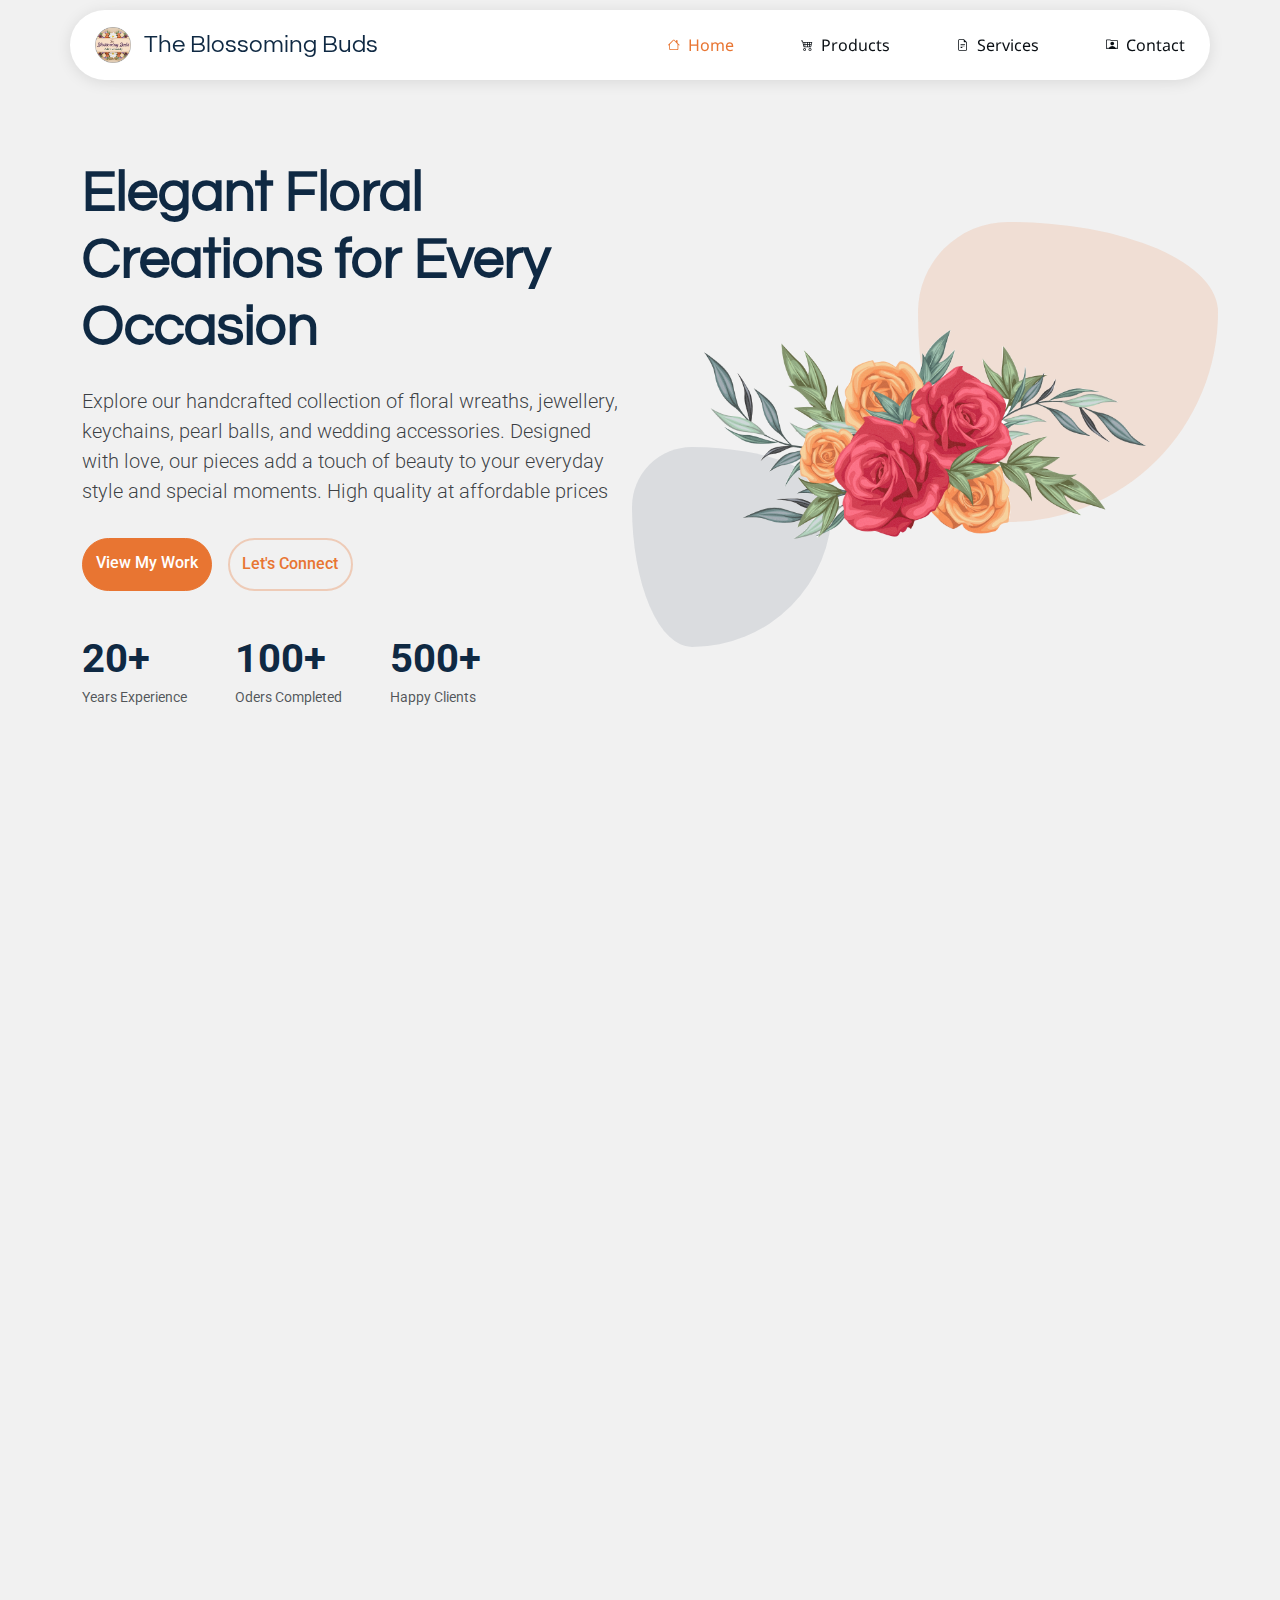
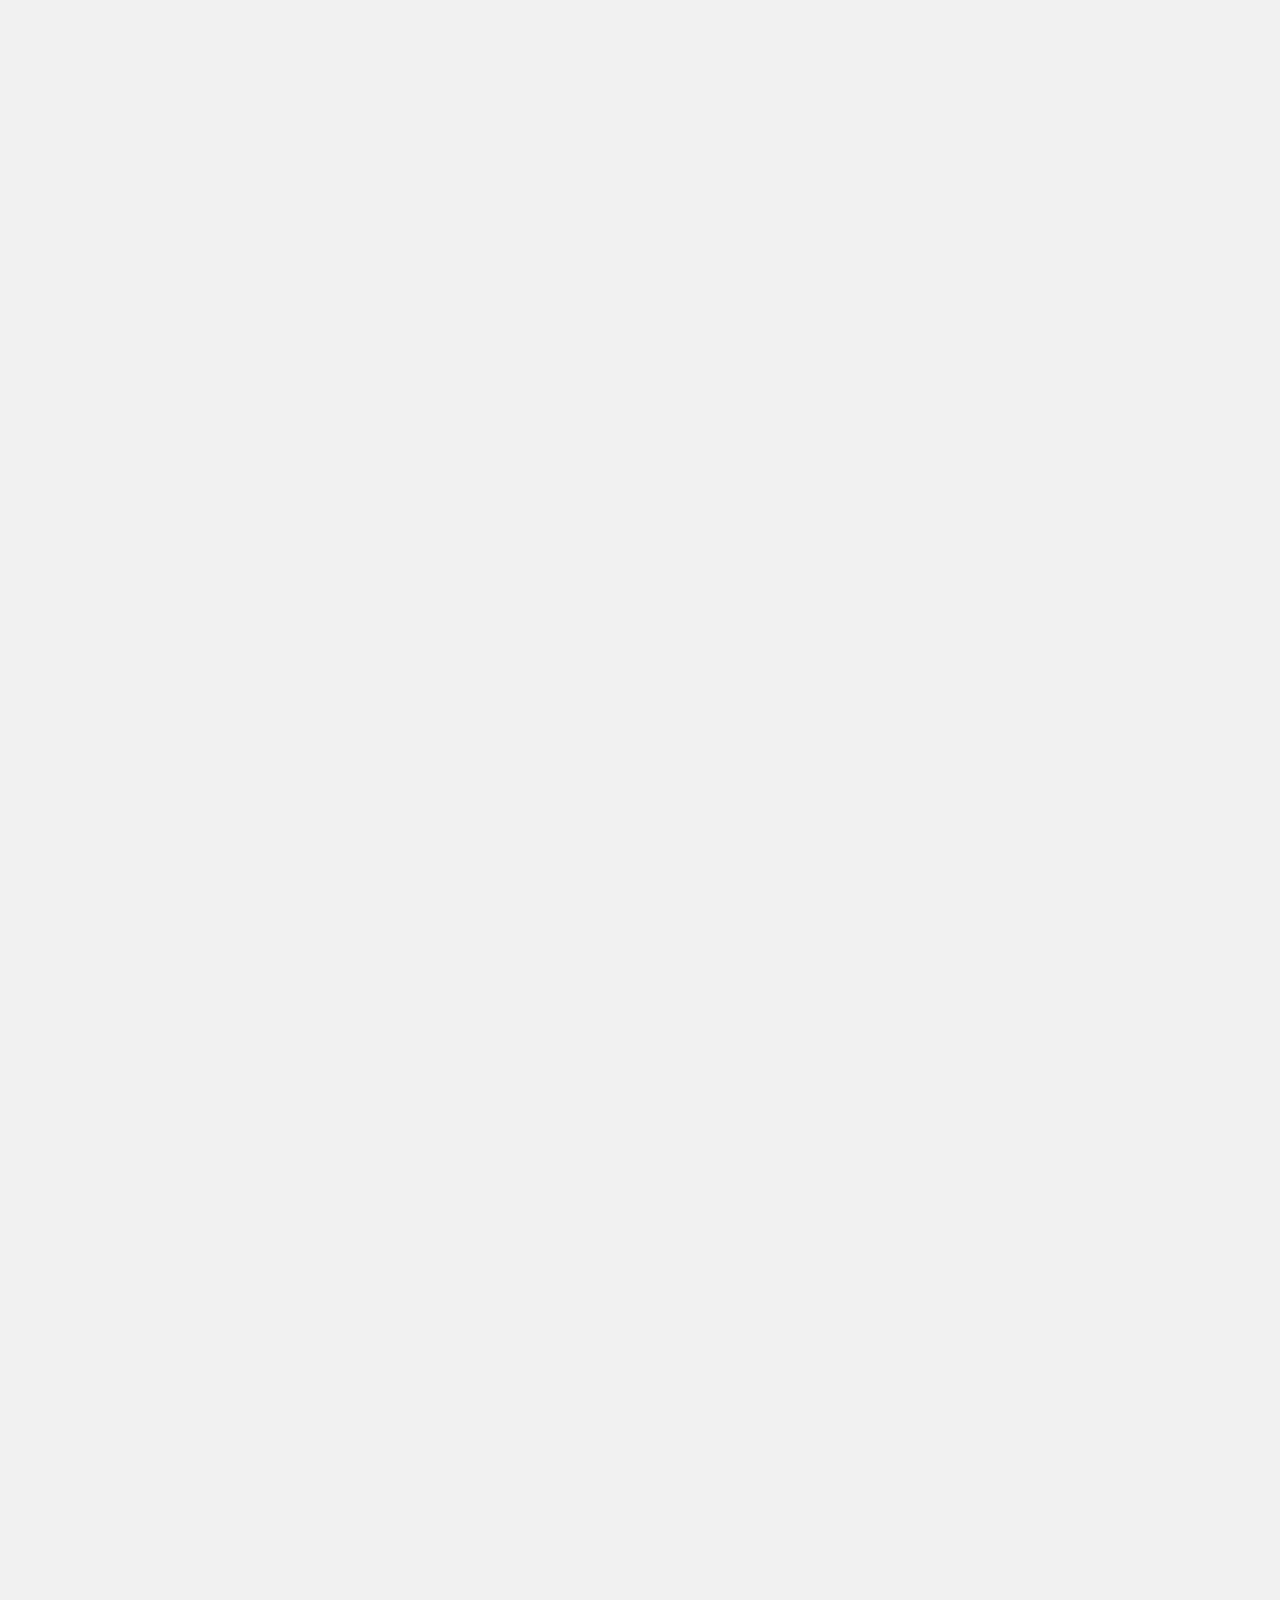
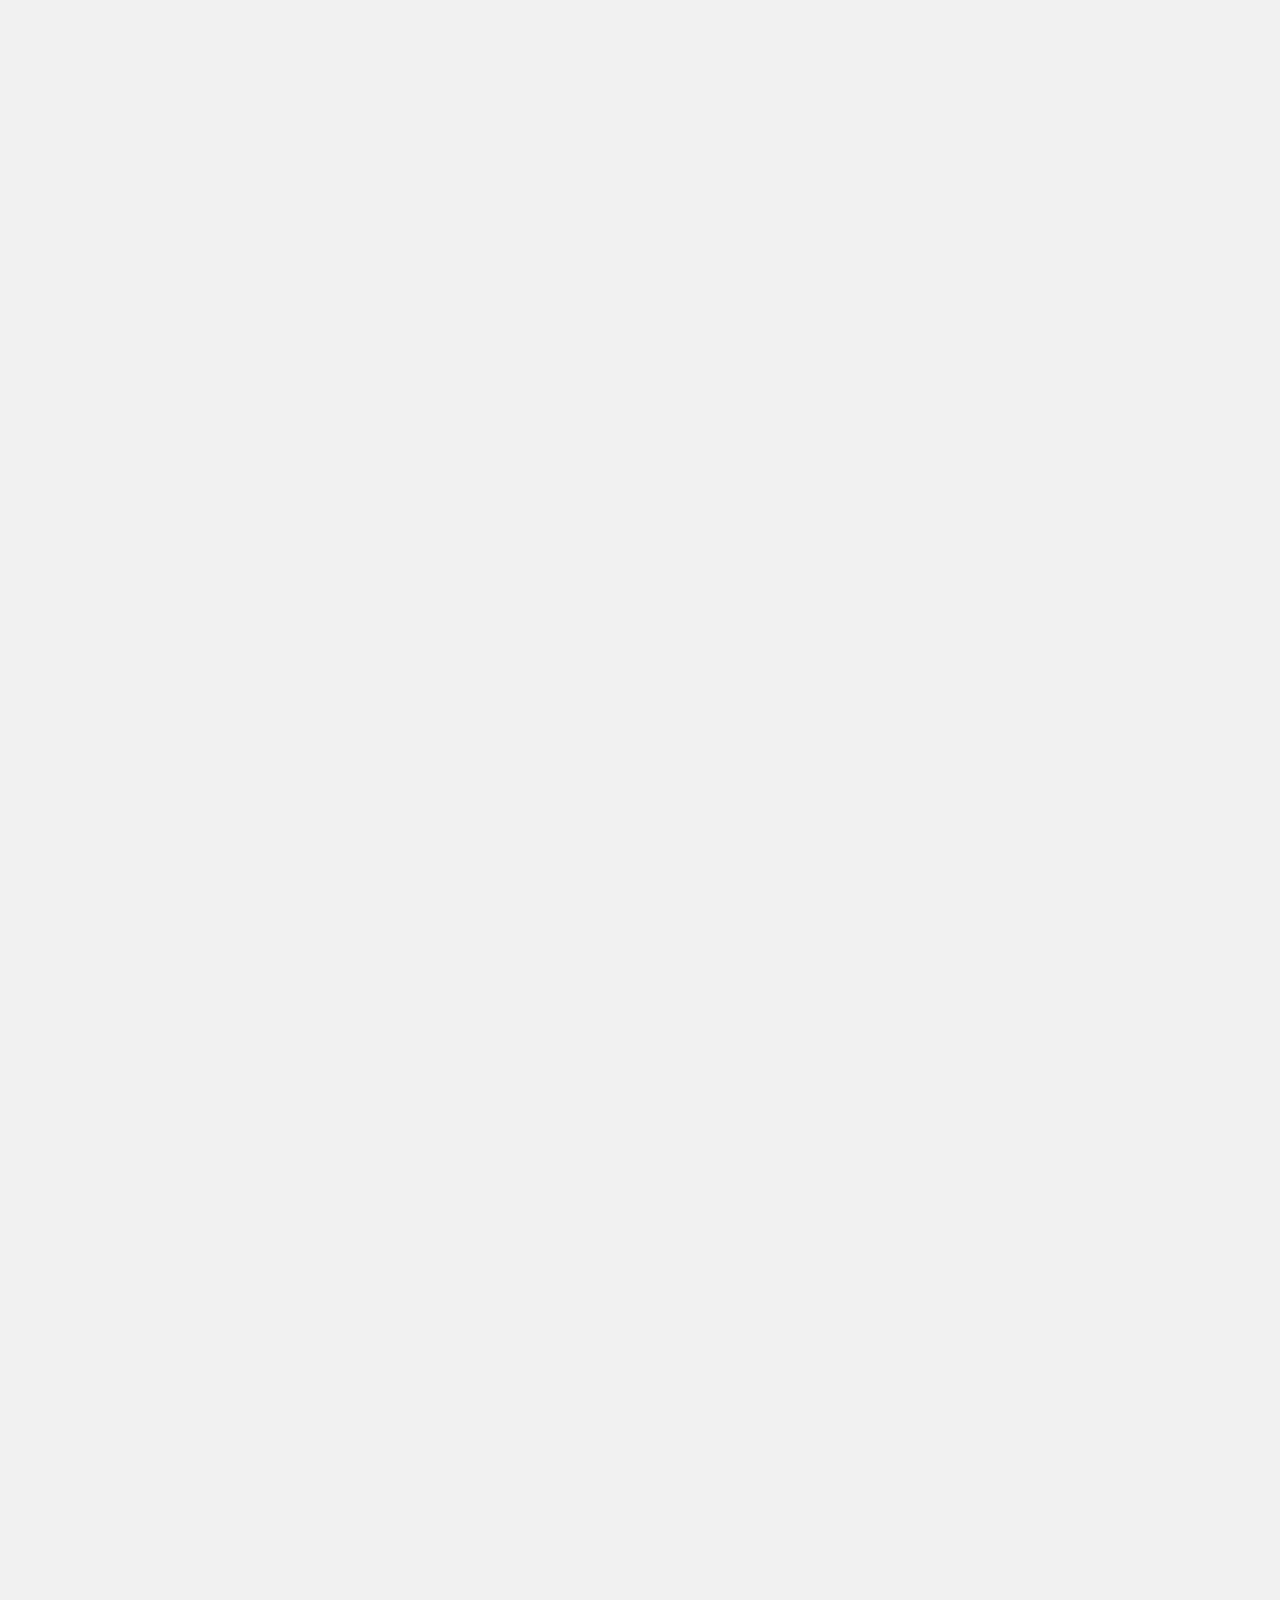
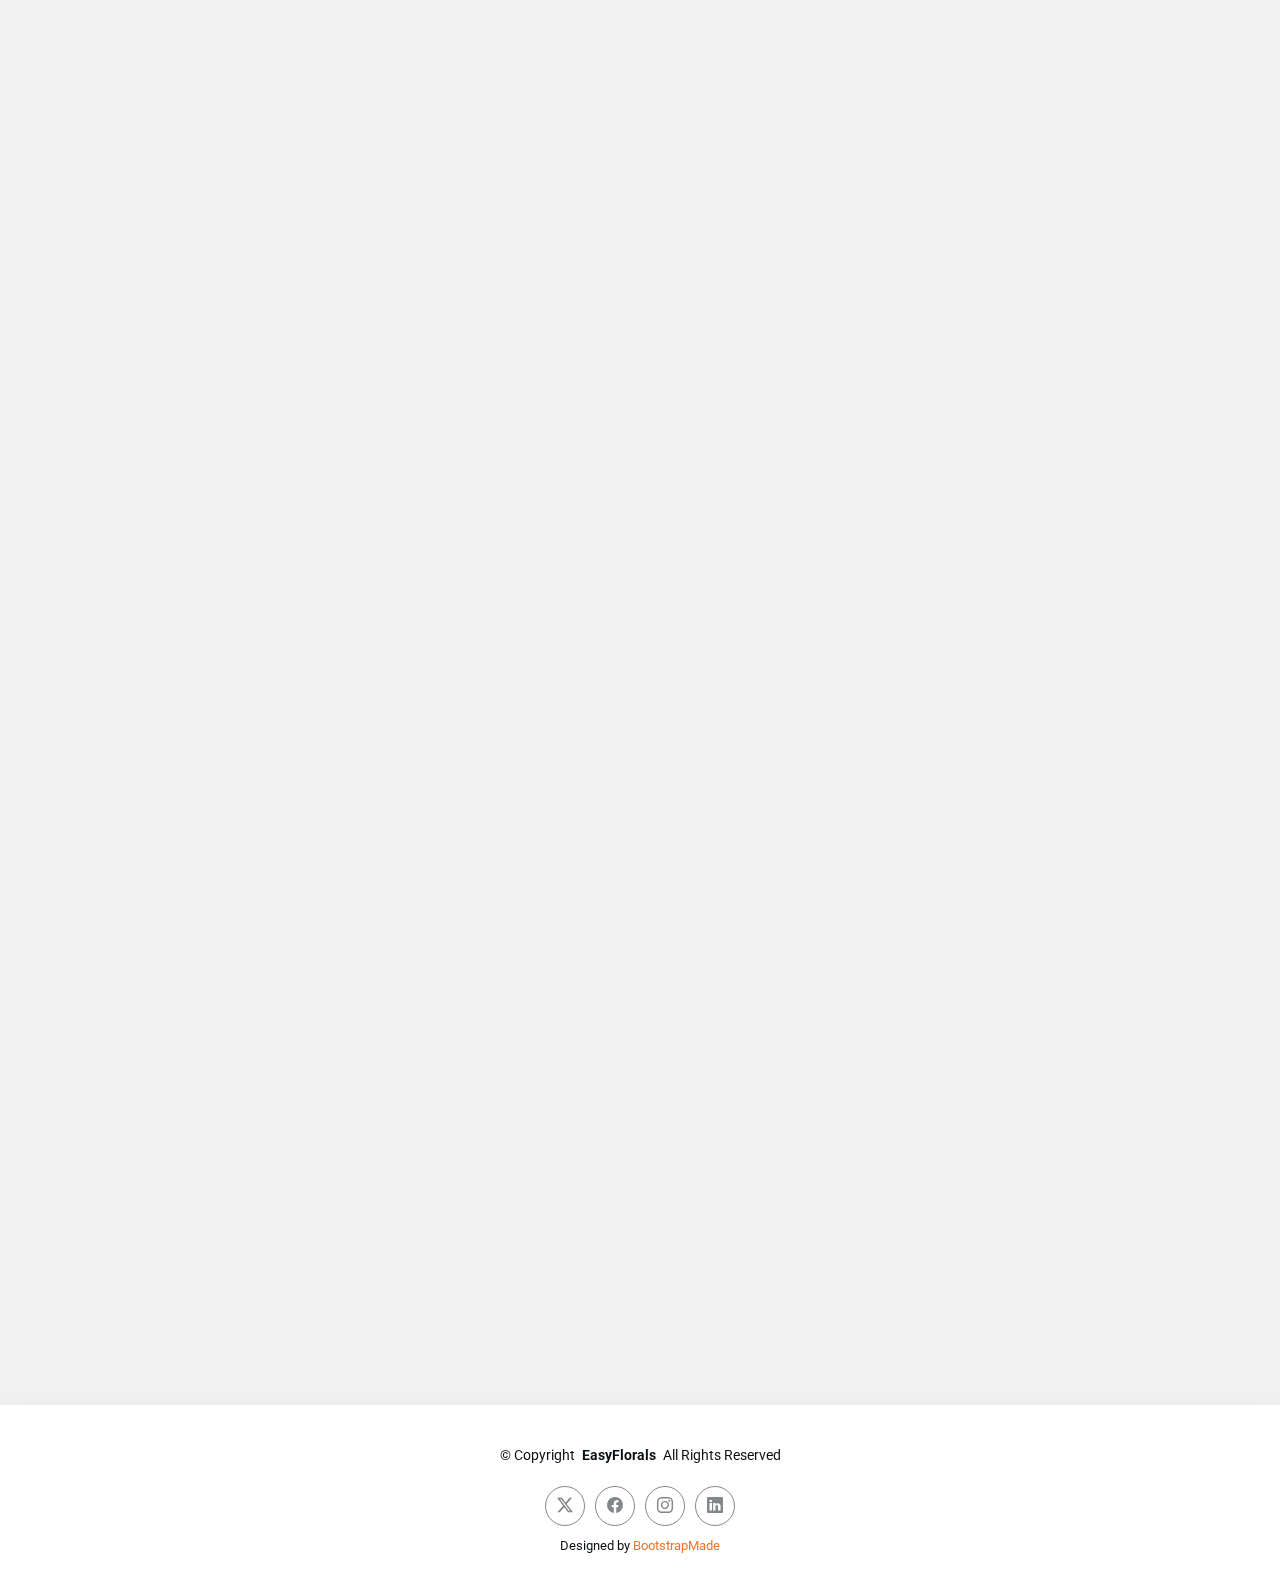
==== commit c95df6fa: "navmenu style updated" ====
--- a/index.html
+++ b/index.html
@@ -33,25 +33,20 @@
 <body class="index-page">
 
   <header id="header" class="header d-flex align-items-center sticky-top">
-    <div
-      class="header-container container-fluid container-xl position-relative d-flex align-items-center justify-content-between">
-
-      <a href="index.html" class="logo d-flex align-items-center me-auto me-xl-0">
+    <div class="header-container container-fluid container-xl position-relative d-flex flex-column flex-md-row align-items-center justify-content-between">
+      <a href="index.html" class="logo d-flex flex-column flex-md-row align-items-center me-auto me-xl-0">
         <img src="assets/img/Icon.png" alt="">
         <h1 class="sitename">The Blossoming Buds</h1>
       </a>
-
+  
       <nav id="navmenu" class="navmenu">
-        <ul>
-          <li><a href="#hero" class="active"><i class="bi bi-house navicon"></i>Home</a></li>
-          <li><a href="#products"><i class="bi bi-person navicon"></i> Products</a></li>
-          <li><a href="#services"><i class="bi bi-file-earmark-text navicon"></i> Services</a></li>
-          <li><a href="#contact"><i class="bi bi-images navicon"></i> Contact</a></li>
+        <ul class="d-flex flex-row">
+          <li><a href="#hero" class="active"><i class="bi bi-house navicon"></i><span class="nav-text">Home</span></a></li>
+          <li><a href="#products"><i class="bi bi-cart4 navicon"></i><span class="nav-text">Products</span></a></li>
+          <li><a href="#services"><i class="bi bi-file-earmark-text navicon"></i><span class="nav-text">Services</span></a></li>
+          <li><a href="#contact"><i class="bi bi-person-rolodex navicon"></i><span class="nav-text">Contact</span></a></li>
         </ul>
-        <i class="mobile-nav-toggle d-xl-none bi bi-list"></i>
-
       </nav>
-
     </div>
   </header>
 
--- a/assets/css/main.css
+++ b/assets/css/main.css
@@ -398,15 +398,6 @@
      */
     /*--------------------------------------------------------------*/
 
- .navmenu {
-    padding: 0;
-    z-index: 9997;
-    background: #e5e5e5;
-    background-size: 400% 400%;
-    animation: gradientAnimation 10s ease-in-out infinite;
-    box-shadow: 0 4px 10px rgba(0, 0, 0, 0.2);
-  }
-  
   .navmenu ul {
     list-style: none;
     padding: 0 0 20px;
@@ -513,10 +504,49 @@
     background-color: rgba(33, 37, 41, 0.03);
   }
 
-    /*--------------------------------------------------------------*/
-
-}
-/*--------------------------------------------------------------*/
+}
+
+/* Mobile styles */
+@media (max-width: 767.98px) {
+  .header {
+    text-align: center;
+  }
+  
+  .header-container {
+    flex-direction: column !important;
+    align-items: center;
+  }
+  
+  .logo {
+    margin-bottom: 1rem;
+  }
+  
+  .navmenu ul {
+    justify-content: center;
+    gap: 1rem;
+  }
+  
+  .nav-text {
+    display: none;
+  }
+  
+  .navicon {
+    font-size: 1.5rem;
+  }
+}
+
+/* Desktop styles */
+@media (min-width: 768px) {
+  .navmenu ul {
+    gap: 2rem;
+  }
+  
+  .navicon {
+    margin-right: 0.5rem;
+  }
+}
+
+/*--------------------------------------------------------------
 
  .header .header-toggle {
     color: var(--contrast-color);
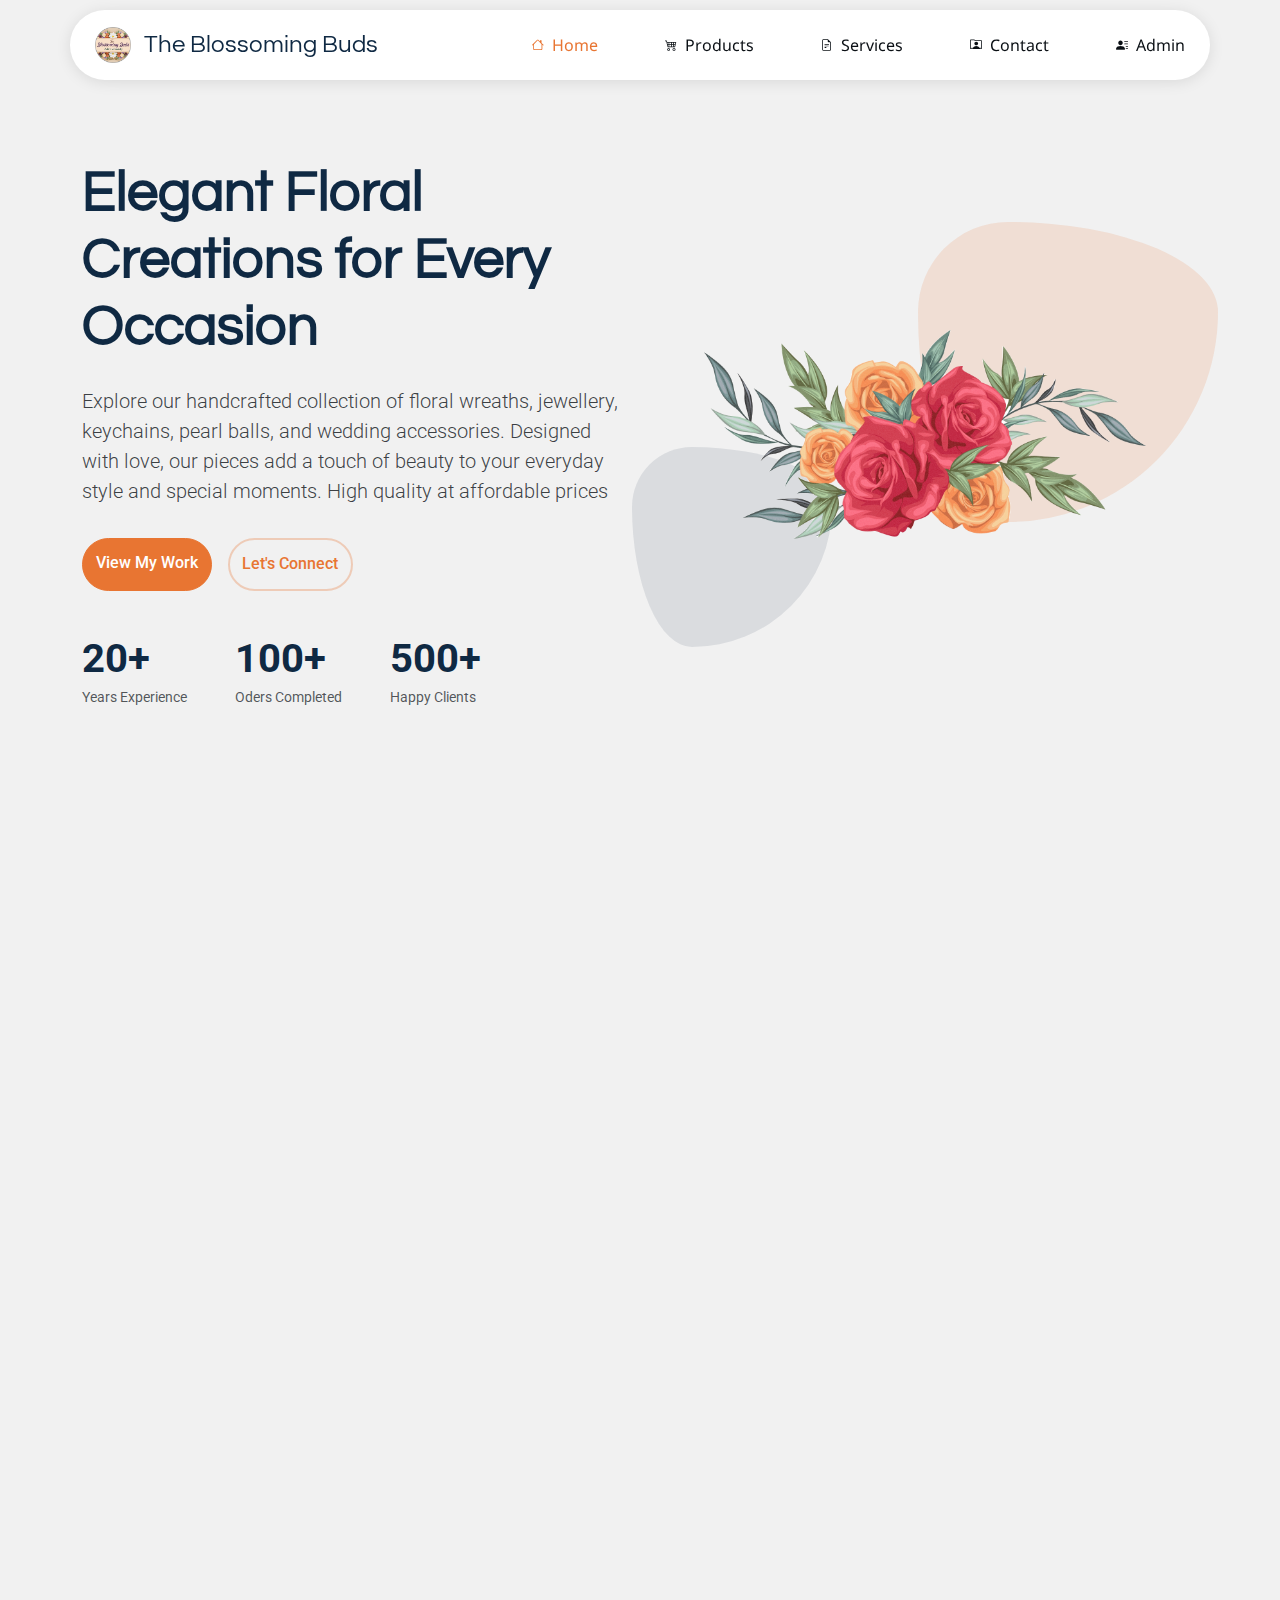
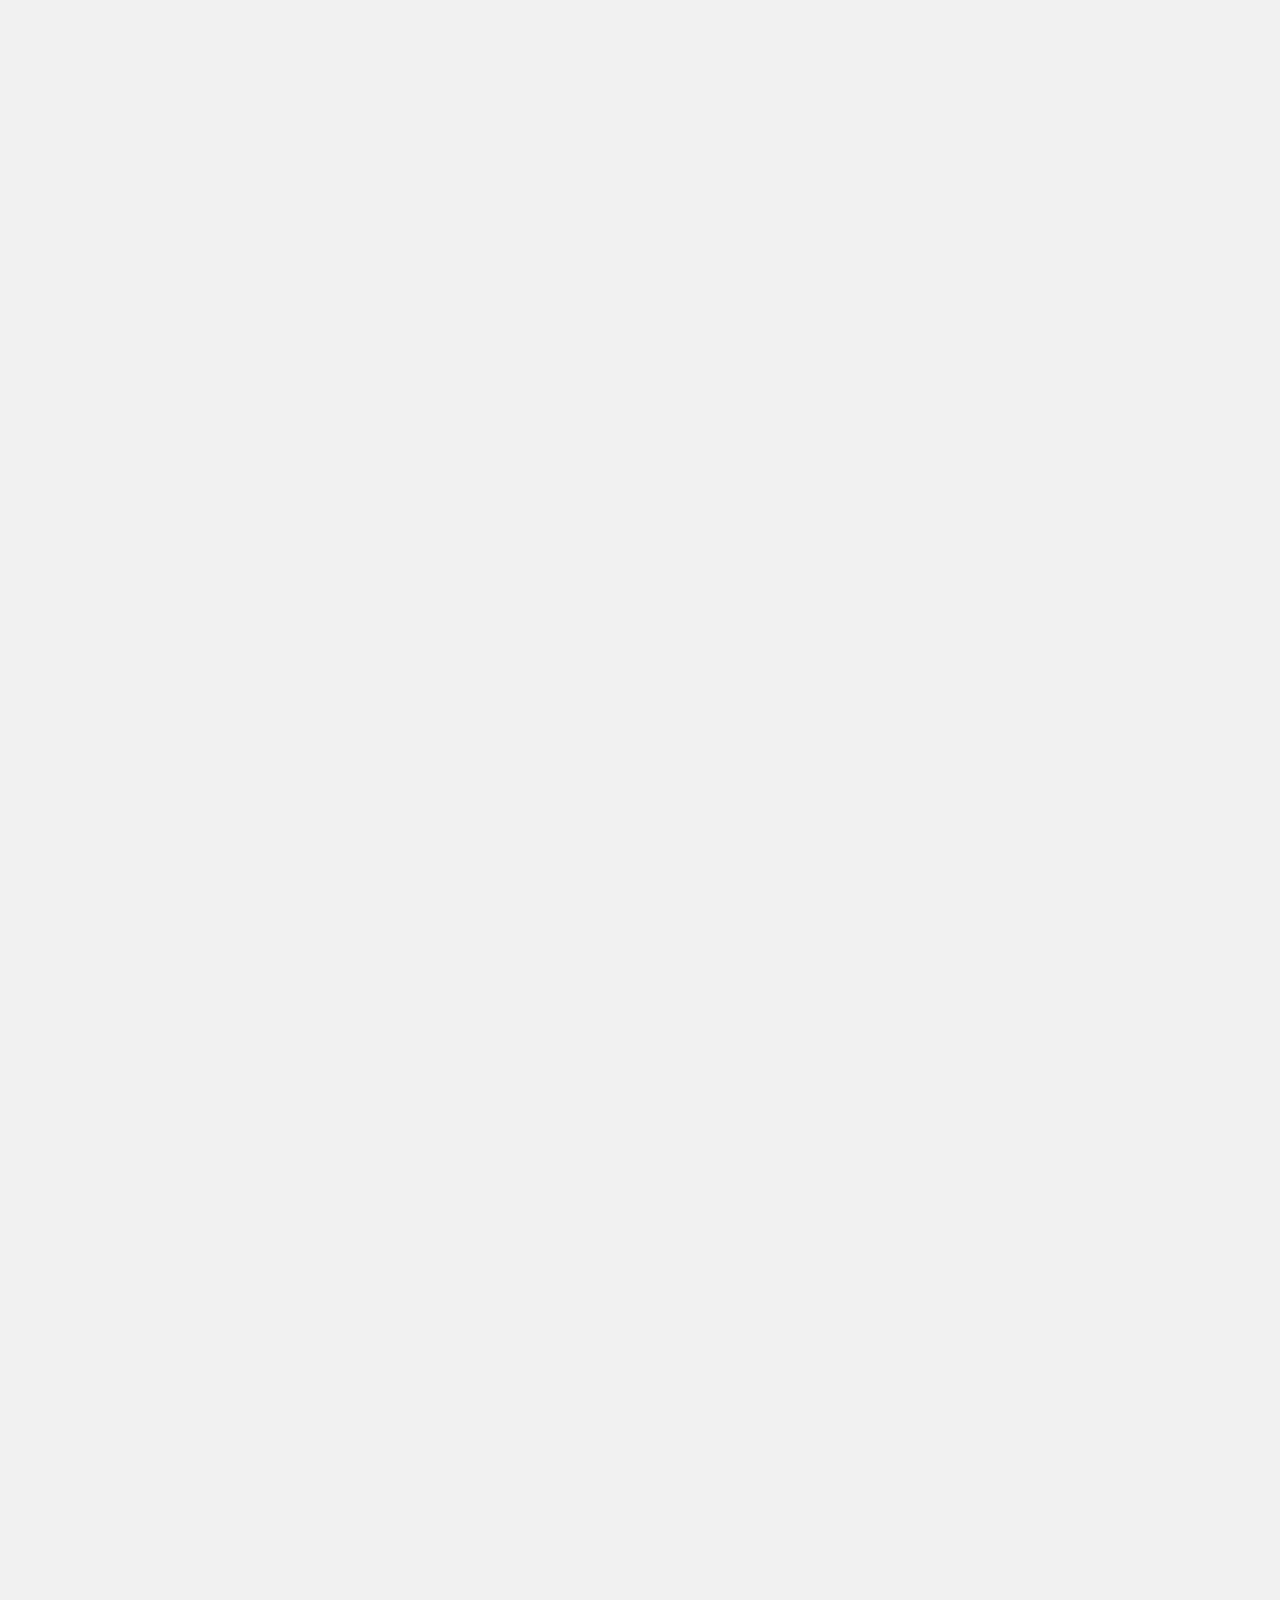
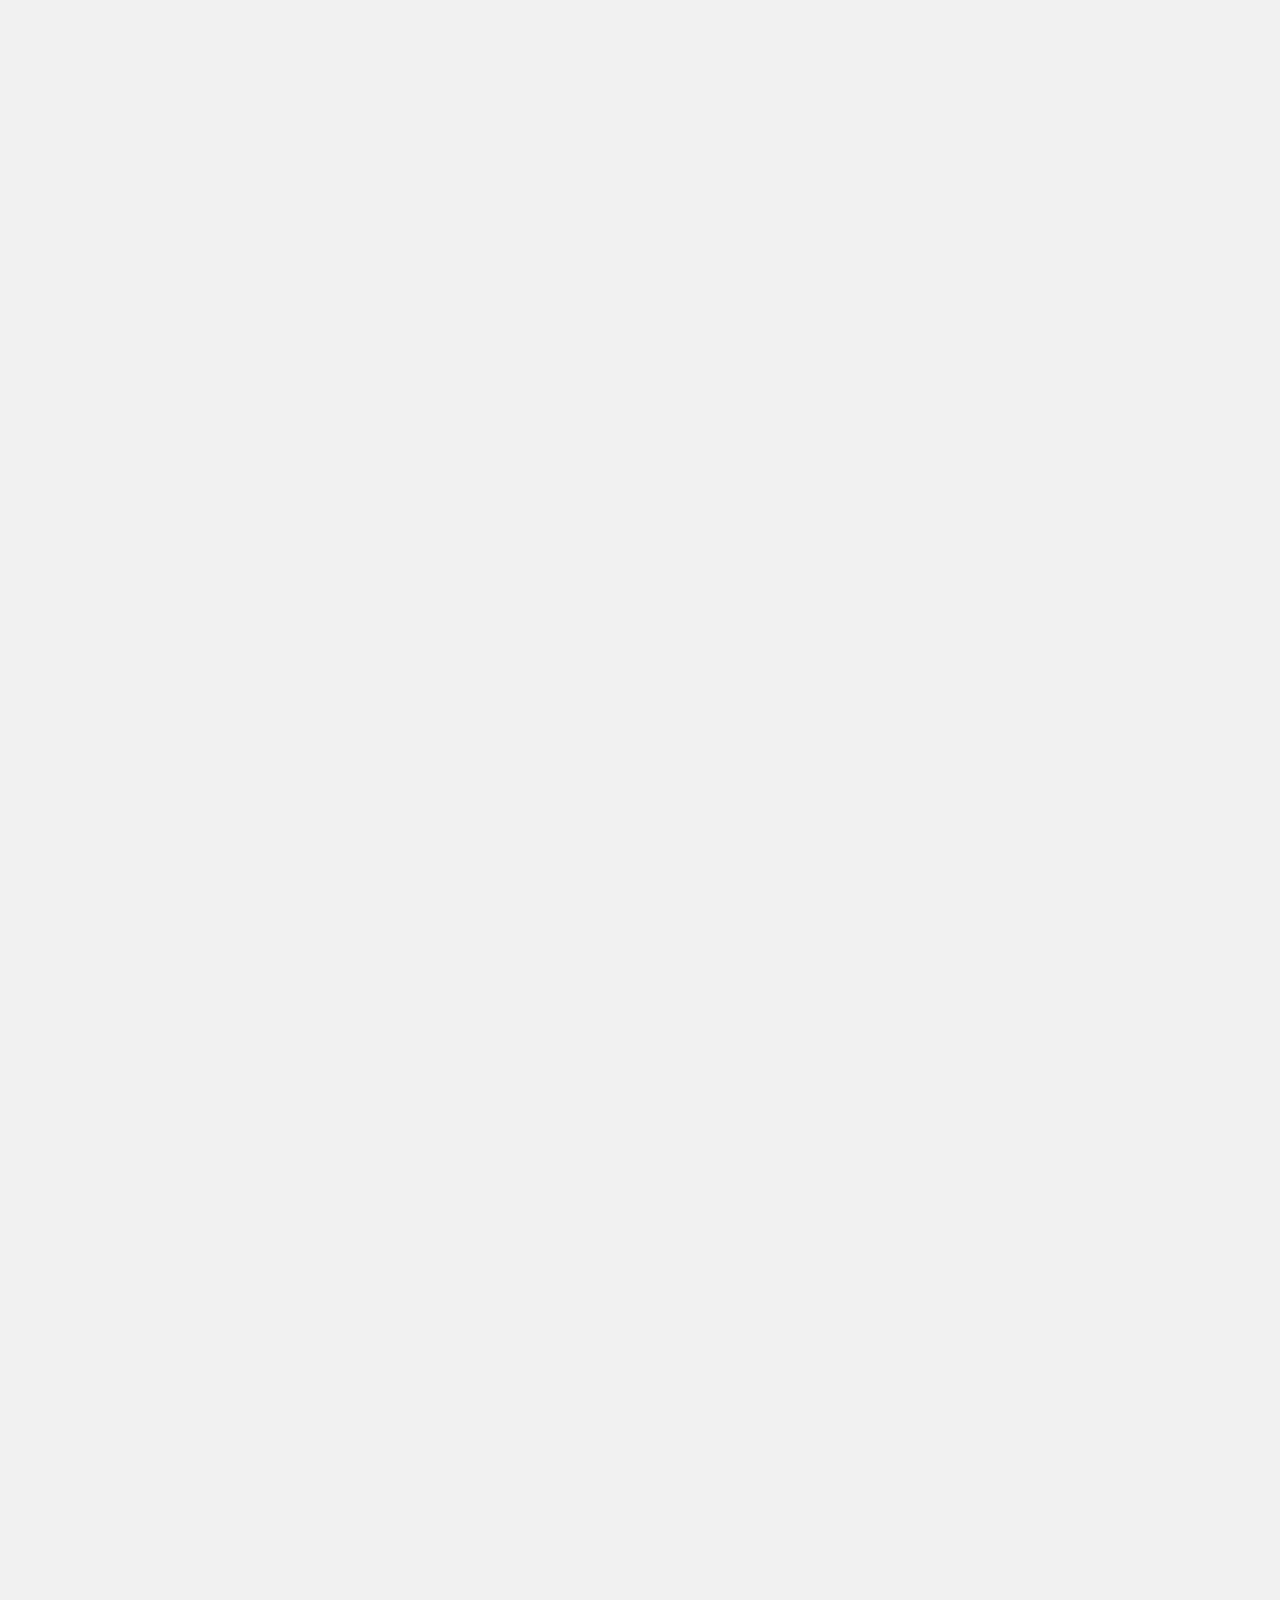
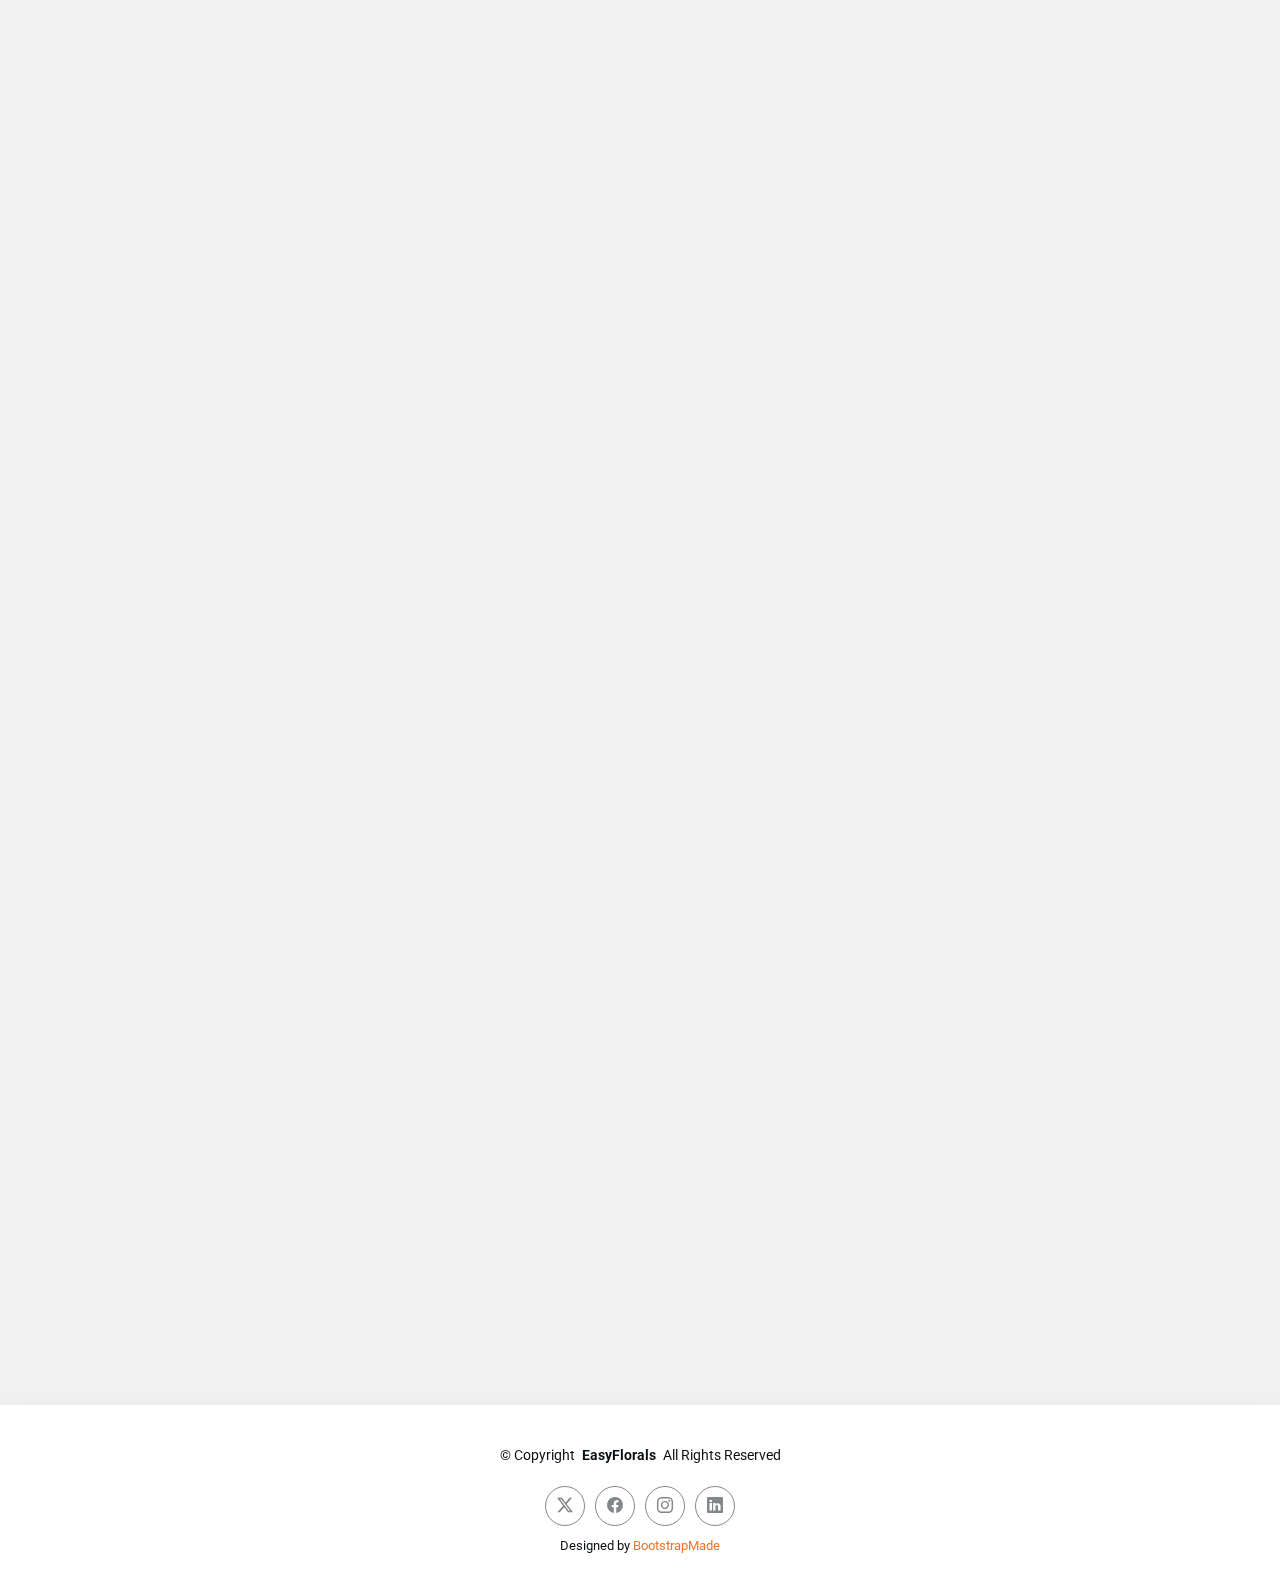
==== commit e1ce4fb2: "admin panel" ====
--- a/index.html
+++ b/index.html
@@ -45,6 +45,7 @@
           <li><a href="#products"><i class="bi bi-cart4 navicon"></i><span class="nav-text">Products</span></a></li>
           <li><a href="#services"><i class="bi bi-file-earmark-text navicon"></i><span class="nav-text">Services</span></a></li>
           <li><a href="#contact"><i class="bi bi-person-rolodex navicon"></i><span class="nav-text">Contact</span></a></li>
+          <li><a href="adminlogin.php"><i class="bi bi-person-lines-fill navicon"></i><span class="nav-text">Admin</span></a></li>
         </ul>
       </nav>
     </div>
